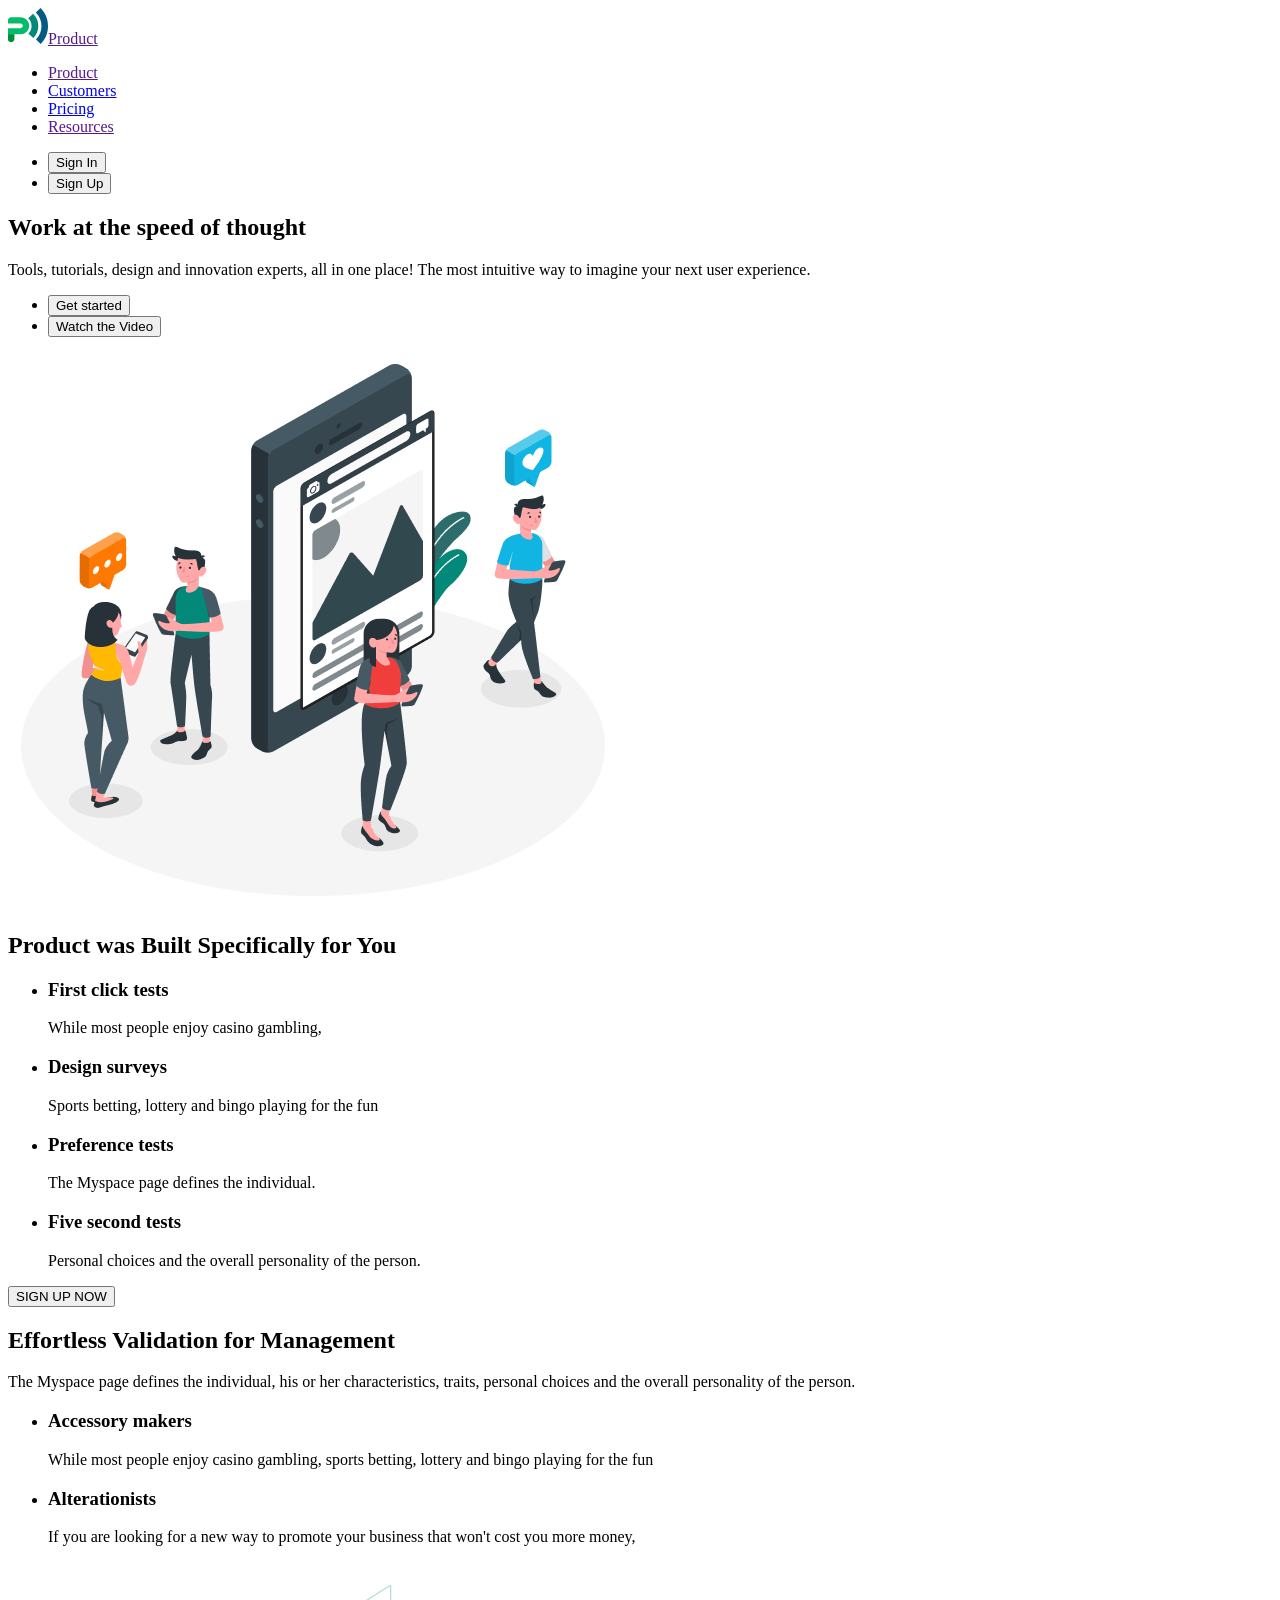
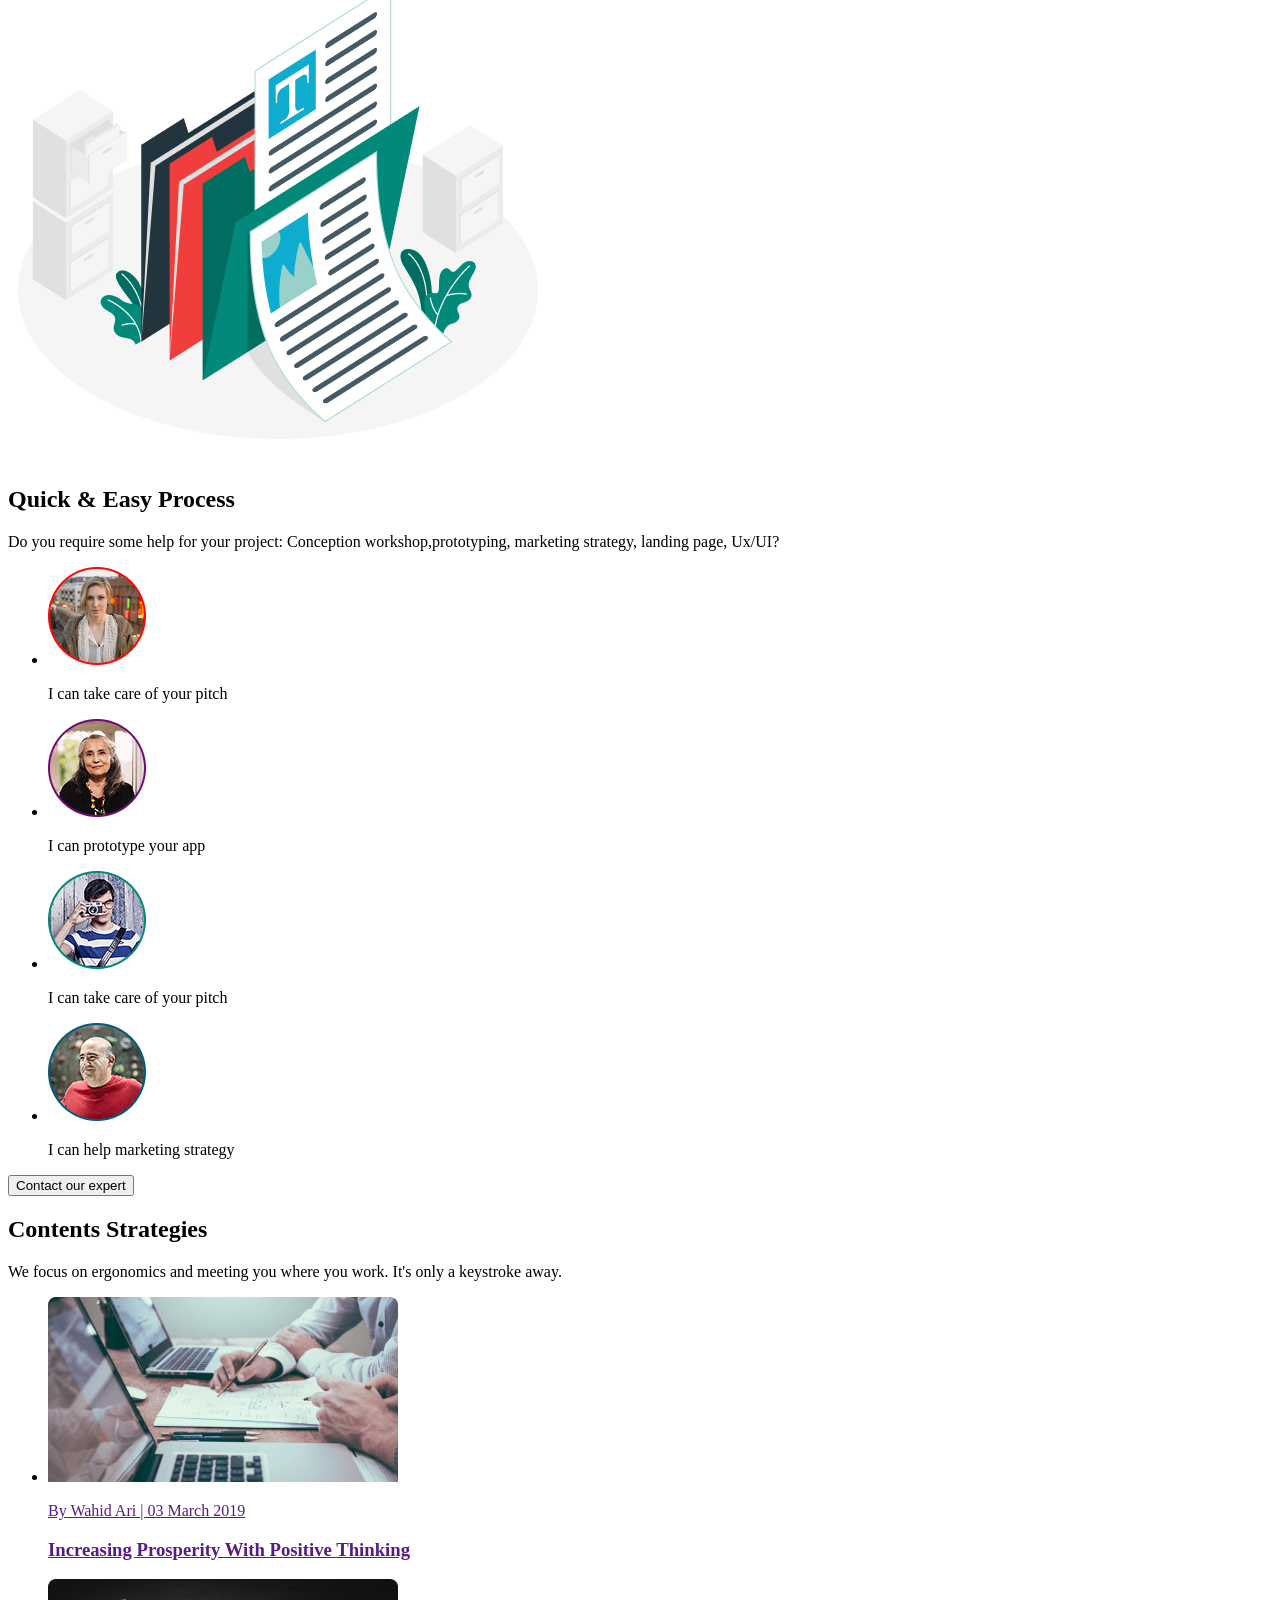
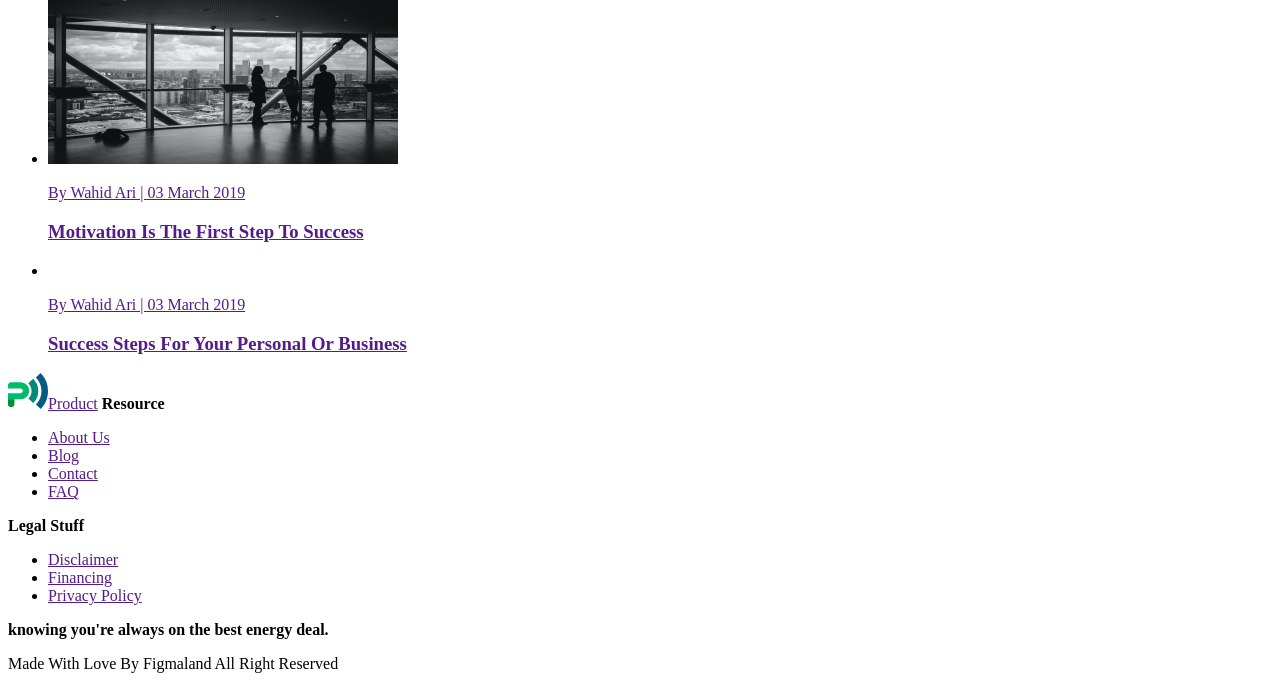
==== index.html @ 650bd2f7 "add markup" ====
<!DOCTYPE html>
<html lang="en">
  <head>
    <meta charset="UTF-8" />
    <meta name="viewport" content="width=device-width, initial-scale=1.0" />
    <title>Business promotion</title>
  </head>

  <body>
    <!-- header -->
    <header>
      <nav>
        <a href=""><img src="./images/logo.svg" alt="logo" />Product</a>
        <ul>
          <li><a href="">Product</a></li>
          <li><a href="./customers.html">Customers</a></li>
          <li><a href="./pricing.html">Pricing</a></li>
          <li><a href="">Resources</a></li>
        </ul>
      </nav>
      <ul>
        <li><button type="button">Sign In</button></li>
        <li><button type="button">Sign Up</button></li>
      </ul>
    </header>
    <main>
      <!-- Hero -->
      <section>
        <h1>Work at the speed of thought</h1>
        <p>
          Tools, tutorials, design and innovation experts, all in one place! The
          most intuitive way to imagine your next user experience.
        </p>
        <ul>
          <li><button type="button">Get started</button></li>
          <li><button type="button">Watch the Video</button></li>
        </ul>
        <img src="./images/hero-img.png" alt="people" width="610" />
      </section>
      <!-- Product -->
      <section>
        <h2>Product was Built Specifically for You</h2>
        <ul>
          <li>
            <h3>First click tests</h3>
            <p>While most people enjoy casino gambling,</p>
          </li>
          <li>
            <h3>Design surveys</h3>
            <p>Sports betting, lottery and bingo playing for the fun</p>
          </li>
          <li>
            <h3>Preference tests</h3>
            <p>The Myspace page defines the individual.</p>
          </li>
          <li>
            <h3>Five second tests</h3>
            <p>Personal choices and the overall personality of the person.</p>
          </li>
        </ul>
        <button type="button">SIGN UP NOW</button>
      </section>
      <!-- Management -->
      <section>
        <h2>Effortless Validation for Management</h2>
        <p>
          The Myspace page defines the individual, his or her characteristics,
          traits, personal choices and the overall personality of the person.
        </p>
        <ul>
          <li>
            <h3>Accessory makers</h3>
            <p>
              While most people enjoy casino gambling, sports betting, lottery
              and bingo playing for the fun
            </p>
          </li>
          <li>
            <h3>Alterationists</h3>
            <p>
              If you are looking for a new way to promote your business that
              won't cost you more money,
            </p>
          </li>
        </ul>
        <img src="./images/management-img.png" alt="document" width="540" />
      </section>
      <!-- Customer -->
      <!-- Collaborative -->
      <!-- Process -->
      <section>
        <h2>Quick & Easy Process</h2>
        <p>
          Do you require some help for your project: Conception
          workshop,prototyping, marketing strategy, landing page, Ux/UI?
        </p>
        <ul>
          <li>
            <img src="./images/avatar-1.png" alt="woman" width="98" />
            <p>I can take care of your pitch</p>
          </li>
          <li>
            <img src="./images/avatar-2.png" alt="old woman" width="98" />
            <p>I can prototype your app</p>
          </li>
          <li>
            <img src="./images/avatar-3.png" alt="boy" width="98" />
            <p>I can take care of your pitch</p>
          </li>
          <li>
            <img src="./images/avatar-4.png" alt="man" />
            <p>I can help marketing strategy</p>
          </li>
        </ul>
        <button type="button">Contact our expert</button>
      </section>
      <!-- Contents Strategies -->
      <section>
        <h2>Contents Strategies</h2>
        <p>
          We focus on ergonomics and meeting you where you work. It's only a
          keystroke away.
        </p>
        <ul>
          <li>
            <a href="">
              <img src="./images/image-1.png" alt="document" width="350" />
              <p>By Wahid Ari | 03 March 2019</p>
              <h3>Increasing Prosperity With Positive Thinking</h3>
            </a>
          </li>
          <li>
            <a href="">
              <img src="./images/image-2.png" alt="airport" width="350" />
              <p>By Wahid Ari | 03 March 2019</p>
              <h3>Motivation Is The First Step To Success</h3>
            </a>
          </li>
          <li>
            <a href="">
              <img src="" alt="" width="350" />
              <p>By Wahid Ari | 03 March 2019</p>
              <h3>Success Steps For Your Personal Or Business</h3>
            </a>
          </li>
        </ul>
      </section>
    </main>
    <!-- footer -->
    <footer>
      <a href=""><img src="./images/logo.svg" alt="logo" />Product</a>
      <b>Resource</b>
      <ul>
        <li><a href="">About Us</a></li>
        <li><a href="">Blog</a></li>
        <li><a href="">Contact</a></li>
        <li><a href="">FAQ</a></li>
      </ul>
      <b>Legal Stuff</b>
      <ul>
        <li><a href="">Disclaimer</a></li>
        <li><a href="">Financing</a></li>
        <li><a href="">Privacy Policy</a></li>
      </ul>
      <b>knowing you're always on the best energy deal.</b>
      <p>Made With Love By Figmaland All Right Reserved</p>
    </footer>
  </body>
</html>
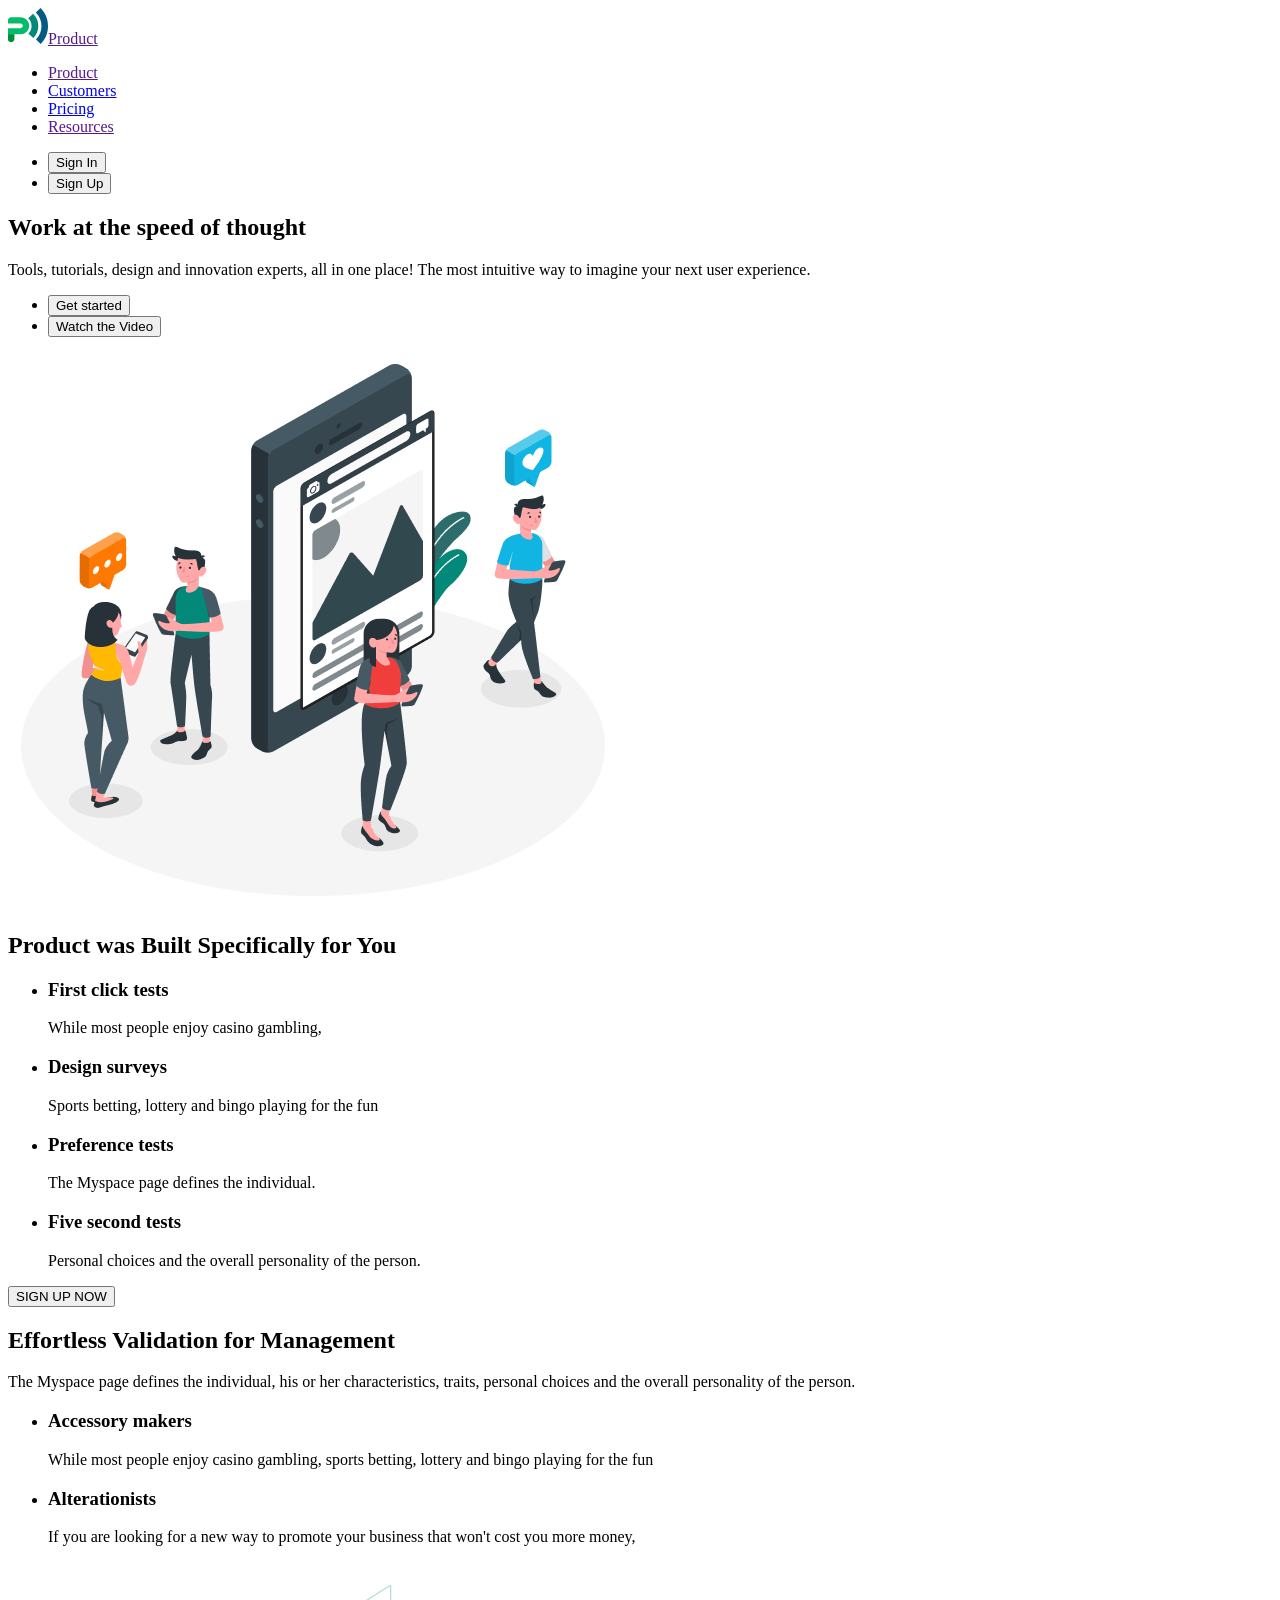
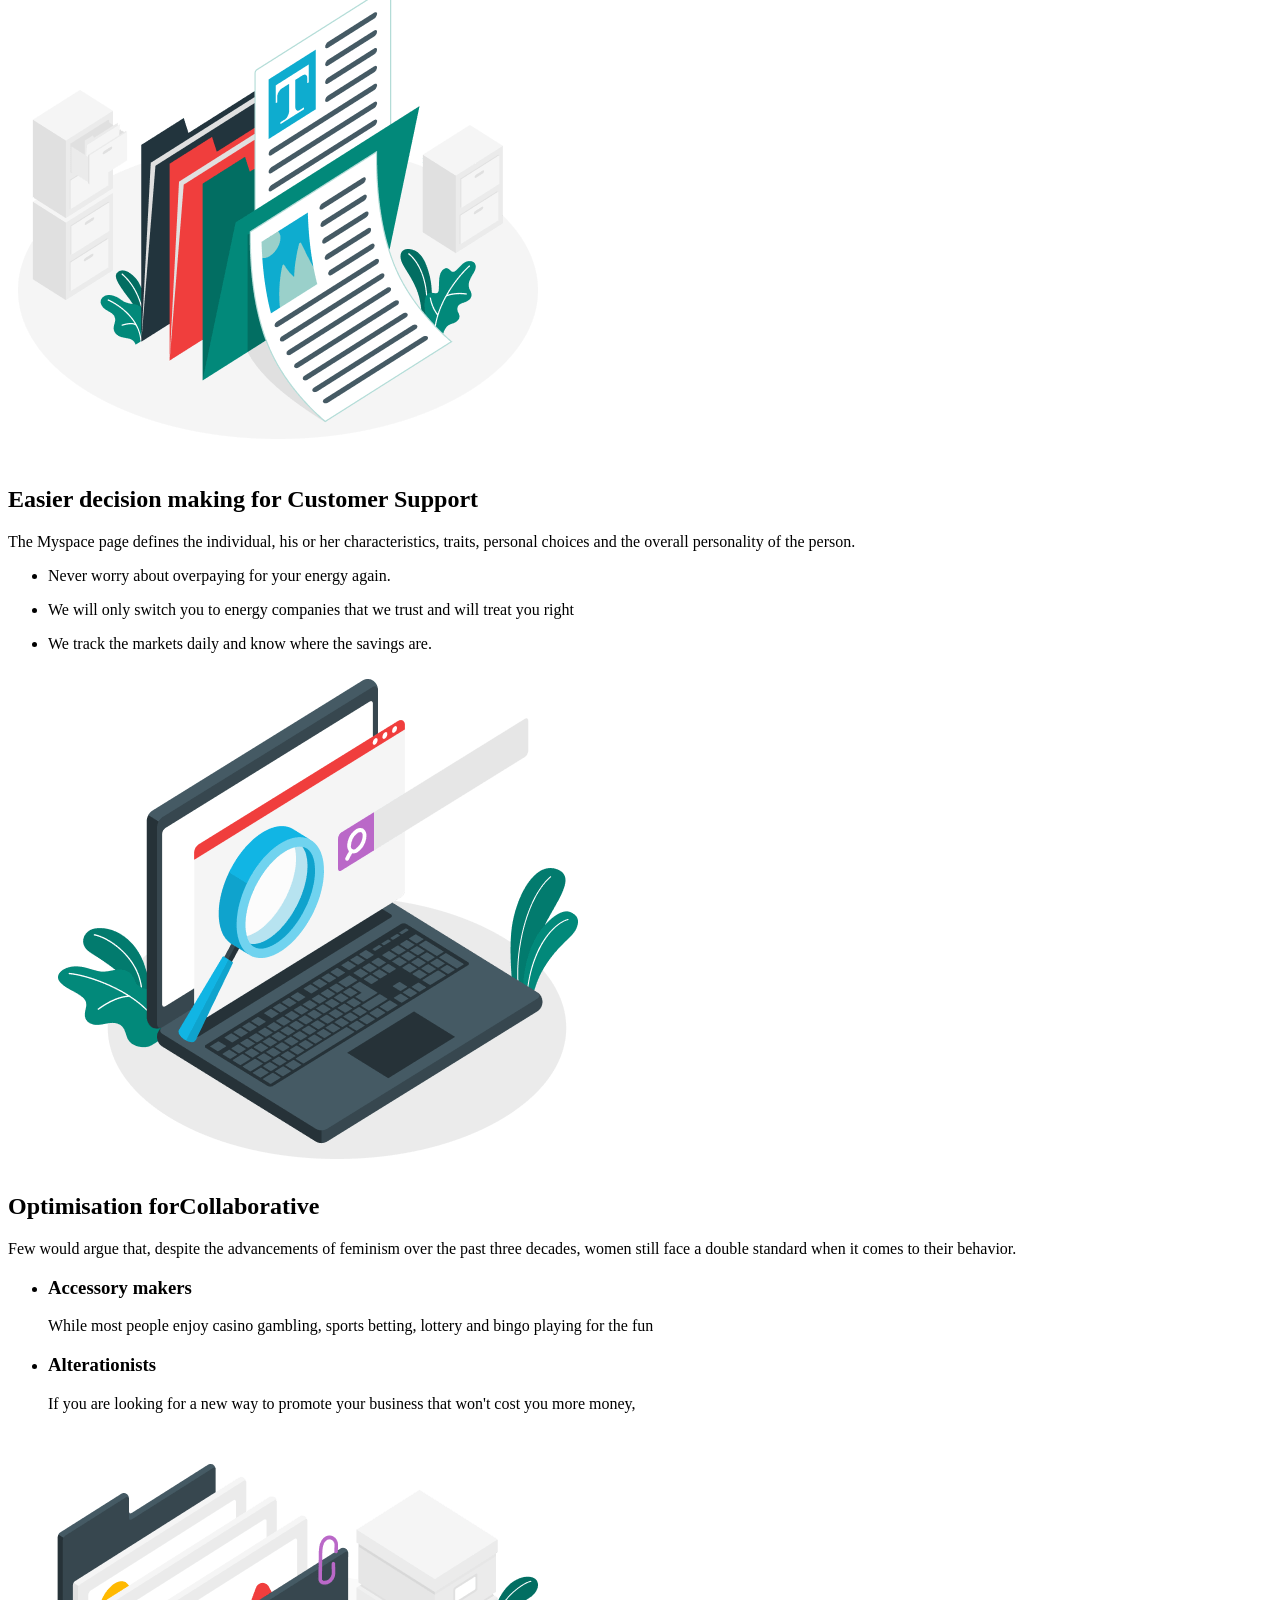
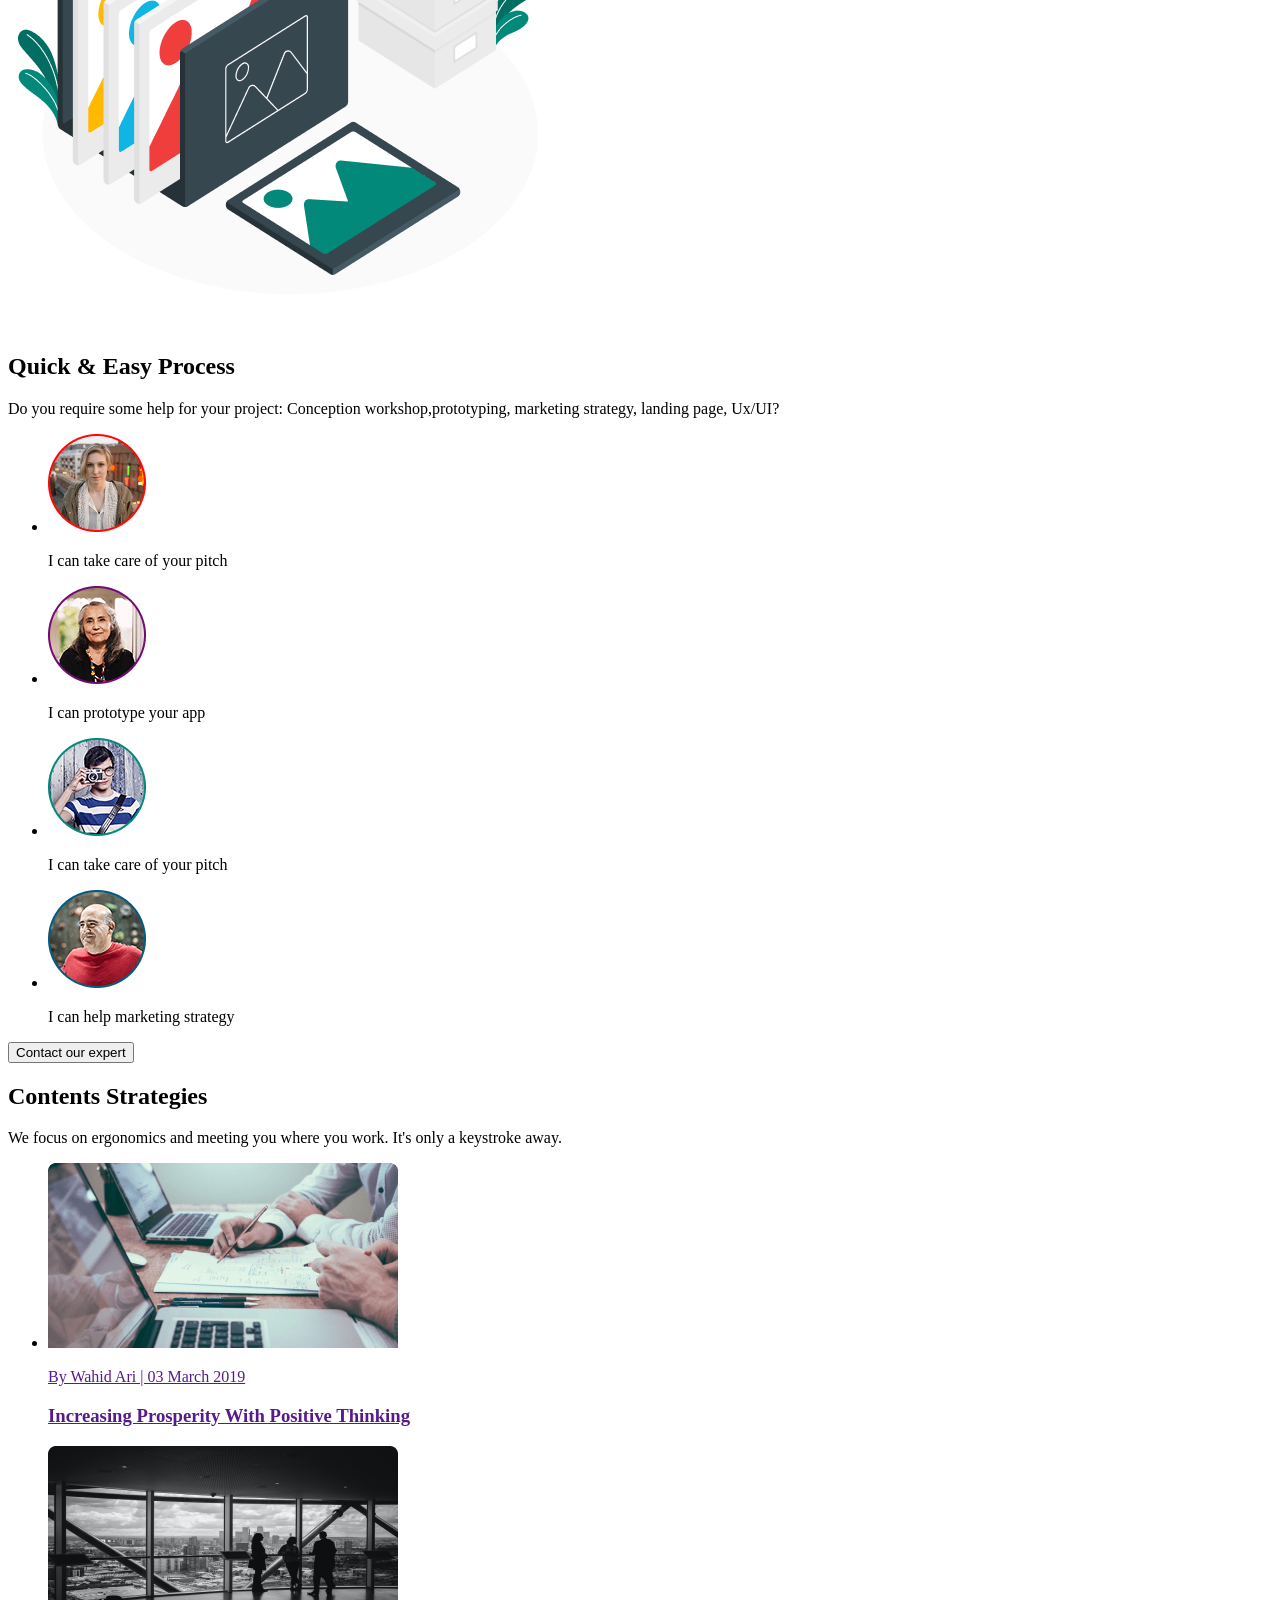
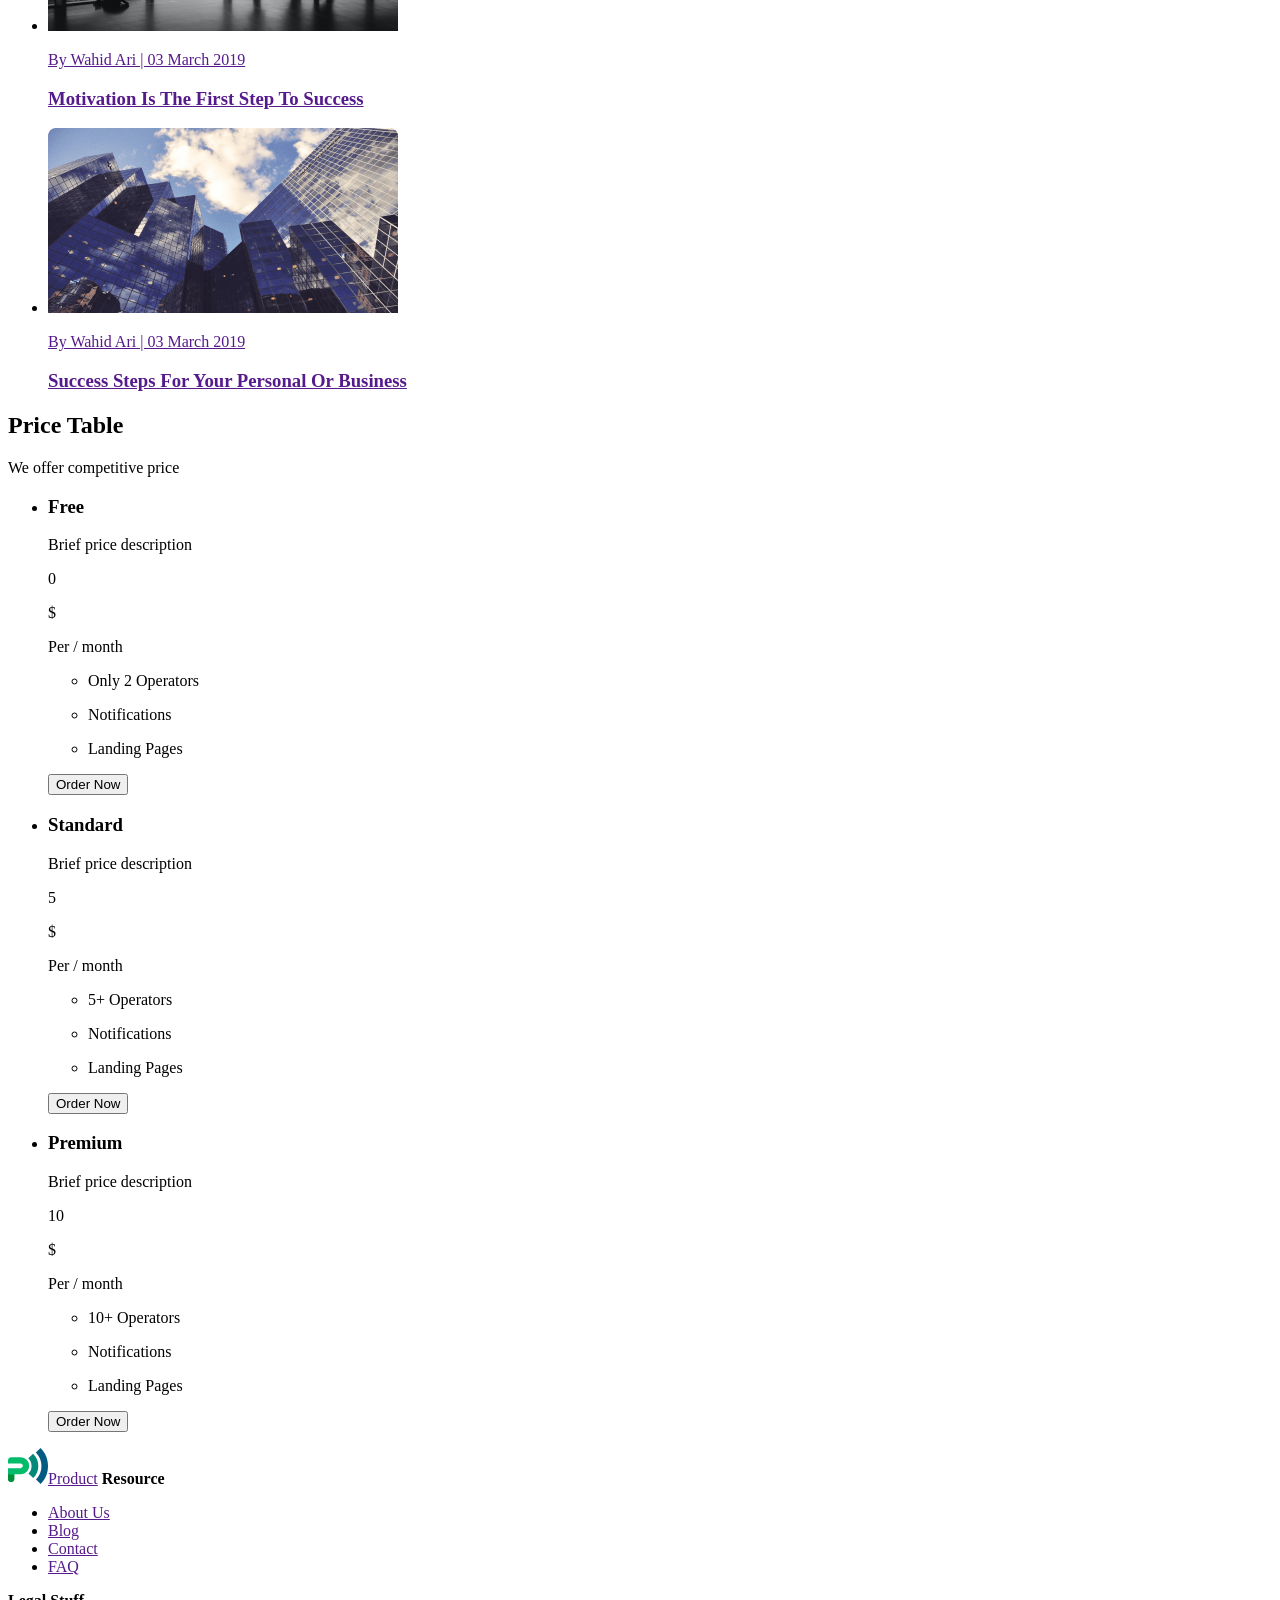
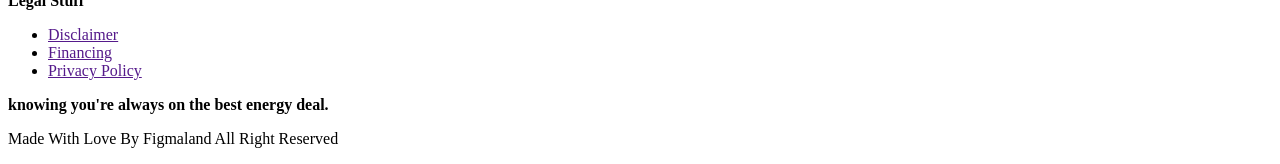
==== commit ee5c1310: "add markup" ====
--- a/index.html
+++ b/index.html
@@ -8,19 +8,21 @@
 
   <body>
     <!-- header -->
-    <header>
-      <nav>
-        <a href=""><img src="./images/logo.svg" alt="logo" />Product</a>
-        <ul>
-          <li><a href="">Product</a></li>
-          <li><a href="./customers.html">Customers</a></li>
-          <li><a href="./pricing.html">Pricing</a></li>
-          <li><a href="">Resources</a></li>
+    <header class="header">
+      <nav class="nav">
+        <a class="logo" href=""
+          ><img src="./images/logo.svg" alt="logo" />Product</a
+        >
+        <ul class="nav-list">
+          <li><a class="nav-link" href="">Product</a></li>
+          <li><a class="nav-link" href="./customers.html">Customers</a></li>
+          <li><a class="nav-link" href="./pricing.html">Pricing</a></li>
+          <li><a class="nav-link" href="">Resources</a></li>
         </ul>
       </nav>
-      <ul>
-        <li><button type="button">Sign In</button></li>
-        <li><button type="button">Sign Up</button></li>
+      <ul class="header-list-btn">
+        <li class="header-item-btn"><button type="button">Sign In</button></li>
+        <li class="header-item-btn"><button type="button">Sign Up</button></li>
       </ul>
     </header>
     <main>
@@ -62,7 +64,7 @@
       </section>
       <!-- Management -->
       <section>
-        <h2>Effortless Validation for Management</h2>
+        <h2><span>Effortless Validation for</span> Management</h2>
         <p>
           The Myspace page defines the individual, his or her characteristics,
           traits, personal choices and the overall personality of the person.
@@ -86,7 +88,54 @@
         <img src="./images/management-img.png" alt="document" width="540" />
       </section>
       <!-- Customer -->
+      <section>
+        <h2><span>Easier decision making for</span> Customer Support</h2>
+        <p>
+          The Myspace page defines the individual, his or her characteristics,
+          traits, personal choices and the overall personality of the person.
+        </p>
+        <ul>
+          <li>
+            <p>Never worry about overpaying for your energy again.</p>
+          </li>
+          <li>
+            <p>
+              We will only switch you to energy companies that we trust and will
+              treat you right
+            </p>
+          </li>
+          <li>
+            <p>We track the markets daily and know where the savings are.</p>
+            <img src="./images/support-img.png" alt="laptop" />
+          </li>
+        </ul>
+      </section>
       <!-- Collaborative -->
+      <section>
+        <h2><span>Optimisation for</span>Collaborative</h2>
+        <p>
+          Few would argue that, despite the advancements of feminism over the
+          past three decades, women still face a double standard when it comes
+          to their behavior.
+        </p>
+        <ul>
+          <li>
+            <h3>Accessory makers</h3>
+            <p>
+              While most people enjoy casino gambling, sports betting, lottery
+              and bingo playing for the fun
+            </p>
+          </li>
+          <li>
+            <h3>Alterationists</h3>
+            <p>
+              If you are looking for a new way to promote your business that
+              won't cost you more money,
+            </p>
+          </li>
+        </ul>
+        <img src="./images/collaboration-img.png" alt="document" />
+      </section>
       <!-- Process -->
       <section>
         <h2>Quick & Easy Process</h2>
@@ -123,7 +172,7 @@
         </p>
         <ul>
           <li>
-            <a href="">
+            <a class="contents-card-link" href="">
               <img src="./images/image-1.png" alt="document" width="350" />
               <p>By Wahid Ari | 03 March 2019</p>
               <h3>Increasing Prosperity With Positive Thinking</h3>
@@ -138,10 +187,74 @@
           </li>
           <li>
             <a href="">
-              <img src="" alt="" width="350" />
+              <img src="./images/image-3.png" alt="city" width="350" />
               <p>By Wahid Ari | 03 March 2019</p>
               <h3>Success Steps For Your Personal Or Business</h3>
             </a>
+          </li>
+        </ul>
+      </section>
+      <!-- Price Table -->
+      <section>
+        <h2>Price Table</h2>
+        <p>We offer competitive price</p>
+        <ul>
+          <li>
+            <h3>Free</h3>
+            <p>Brief price description</p>
+            <p>0</p>
+            <span>$</span>
+            <p>Per / month</p>
+            <ul>
+              <li>
+                <p>Only 2 Operators</p>
+              </li>
+              <li>
+                <p>Notifications</p>
+              </li>
+              <li>
+                <p>Landing Pages</p>
+              </li>
+            </ul>
+            <button type="button">Order Now</button>
+          </li>
+          <li>
+            <h3>Standard</h3>
+            <p>Brief price description</p>
+            <p>5</p>
+            <span>$</span>
+            <p>Per / month</p>
+            <ul>
+              <li>
+                <p>5+ Operators</p>
+              </li>
+              <li>
+                <p>Notifications</p>
+              </li>
+              <li>
+                <p>Landing Pages</p>
+              </li>
+            </ul>
+            <button type="button">Order Now</button>
+          </li>
+          <li>
+            <h3>Premium</h3>
+            <p>Brief price description</p>
+            <p>10</p>
+            <span>$</span>
+            <p>Per / month</p>
+            <ul>
+              <li>
+                <p>10+ Operators</p>
+              </li>
+              <li>
+                <p>Notifications</p>
+              </li>
+              <li>
+                <p>Landing Pages</p>
+              </li>
+            </ul>
+            <button type="button">Order Now</button>
           </li>
         </ul>
       </section>
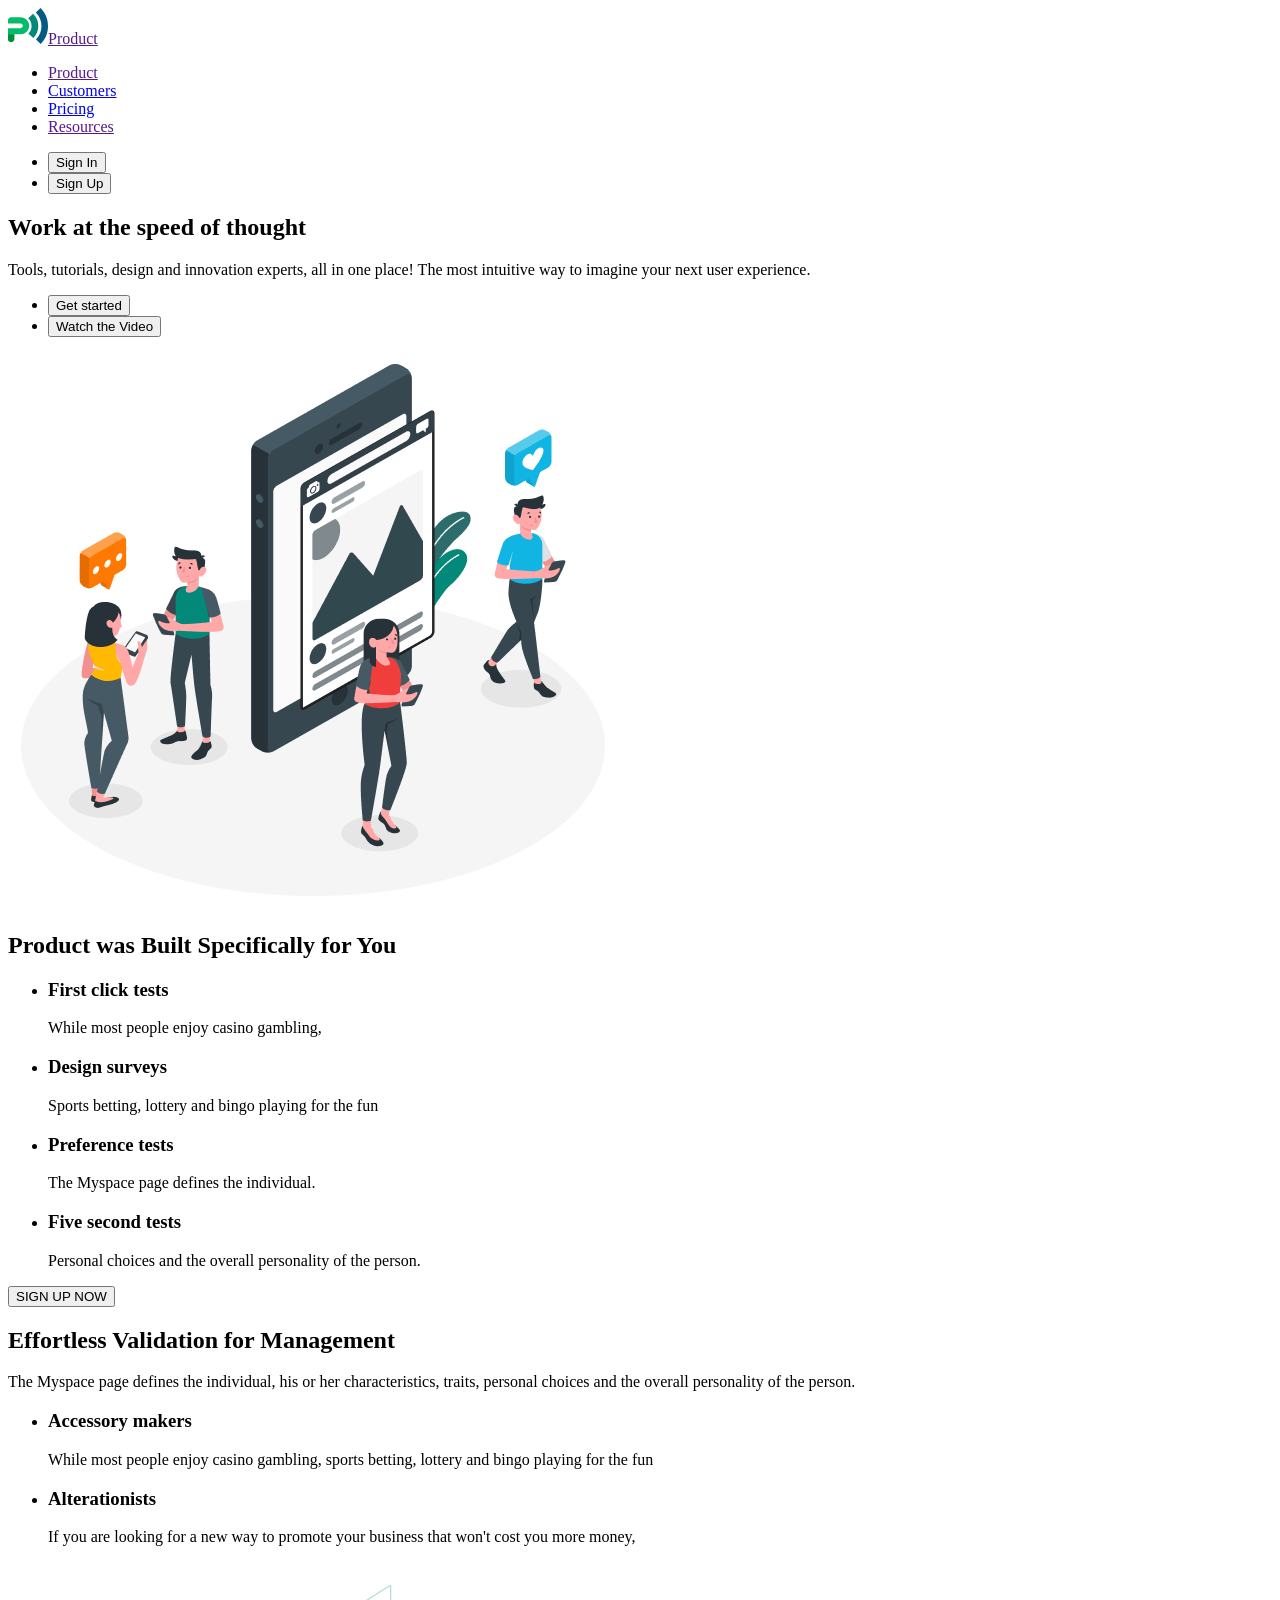
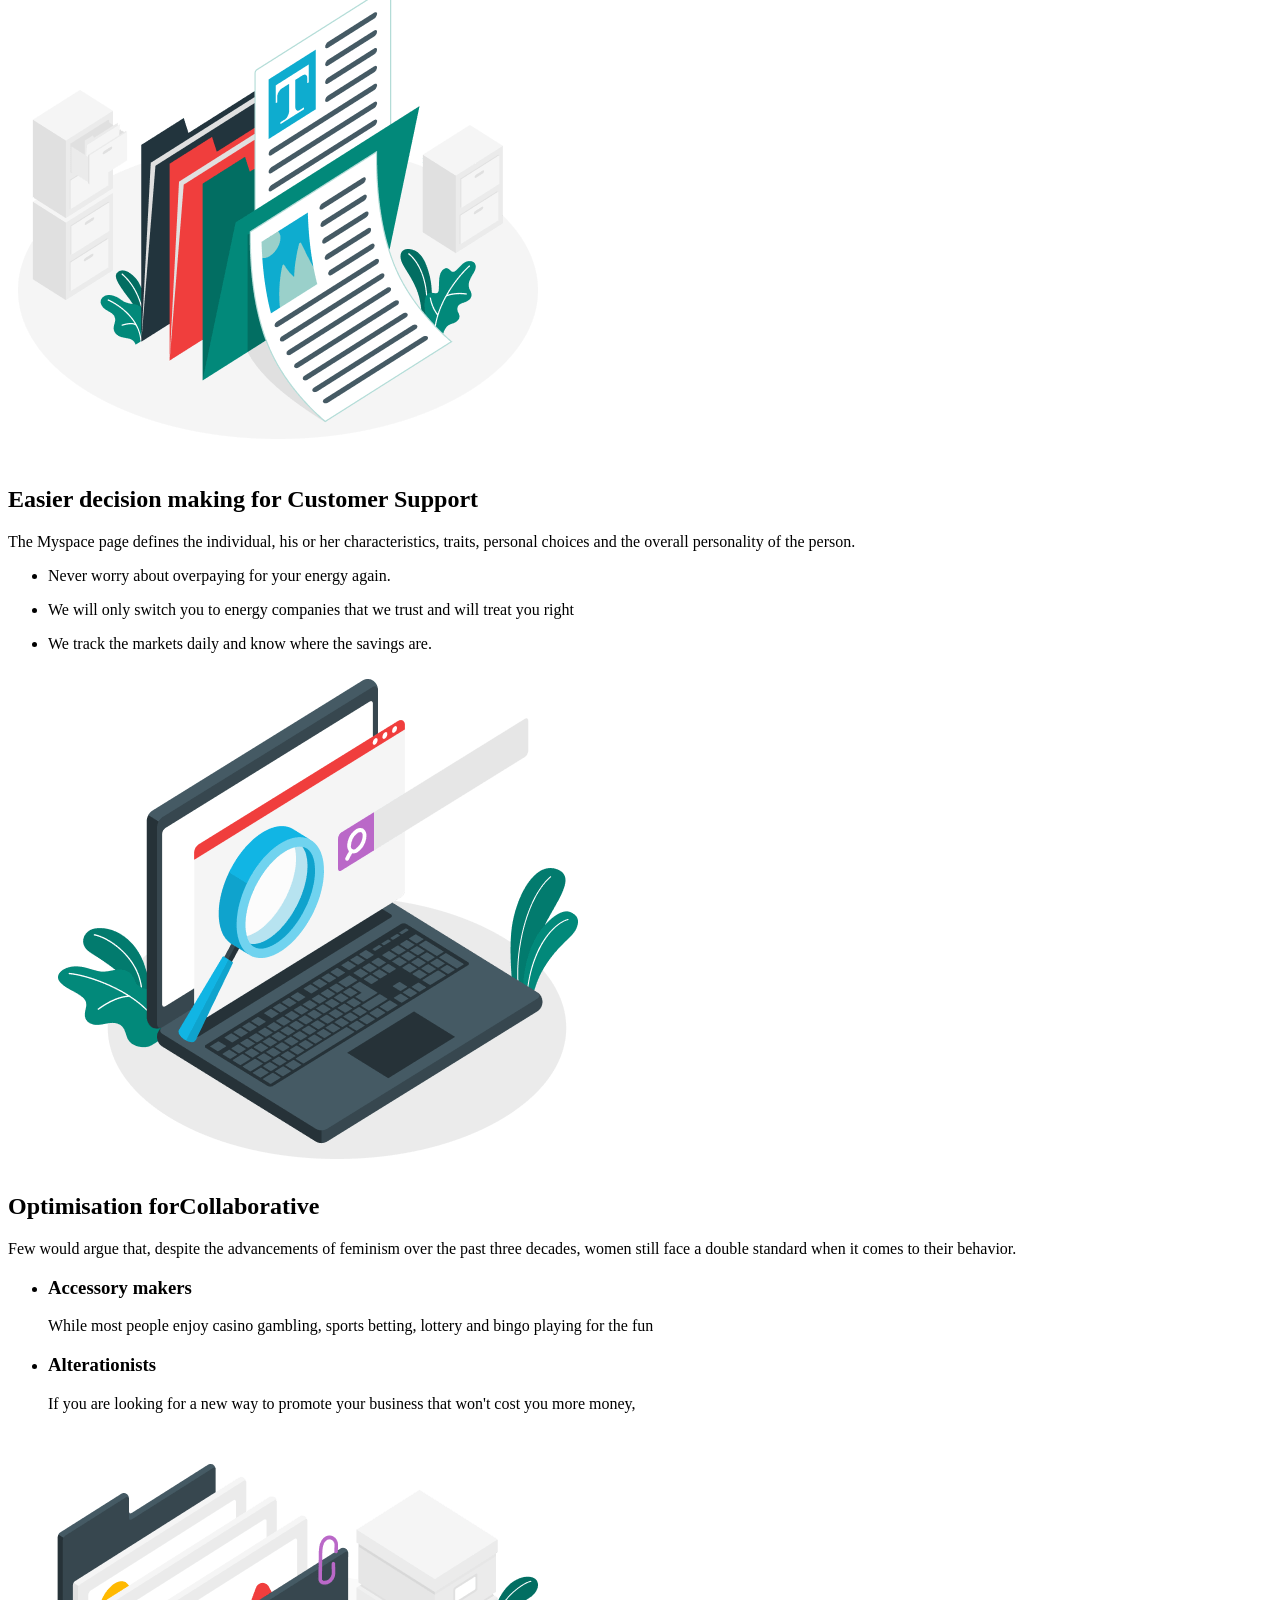
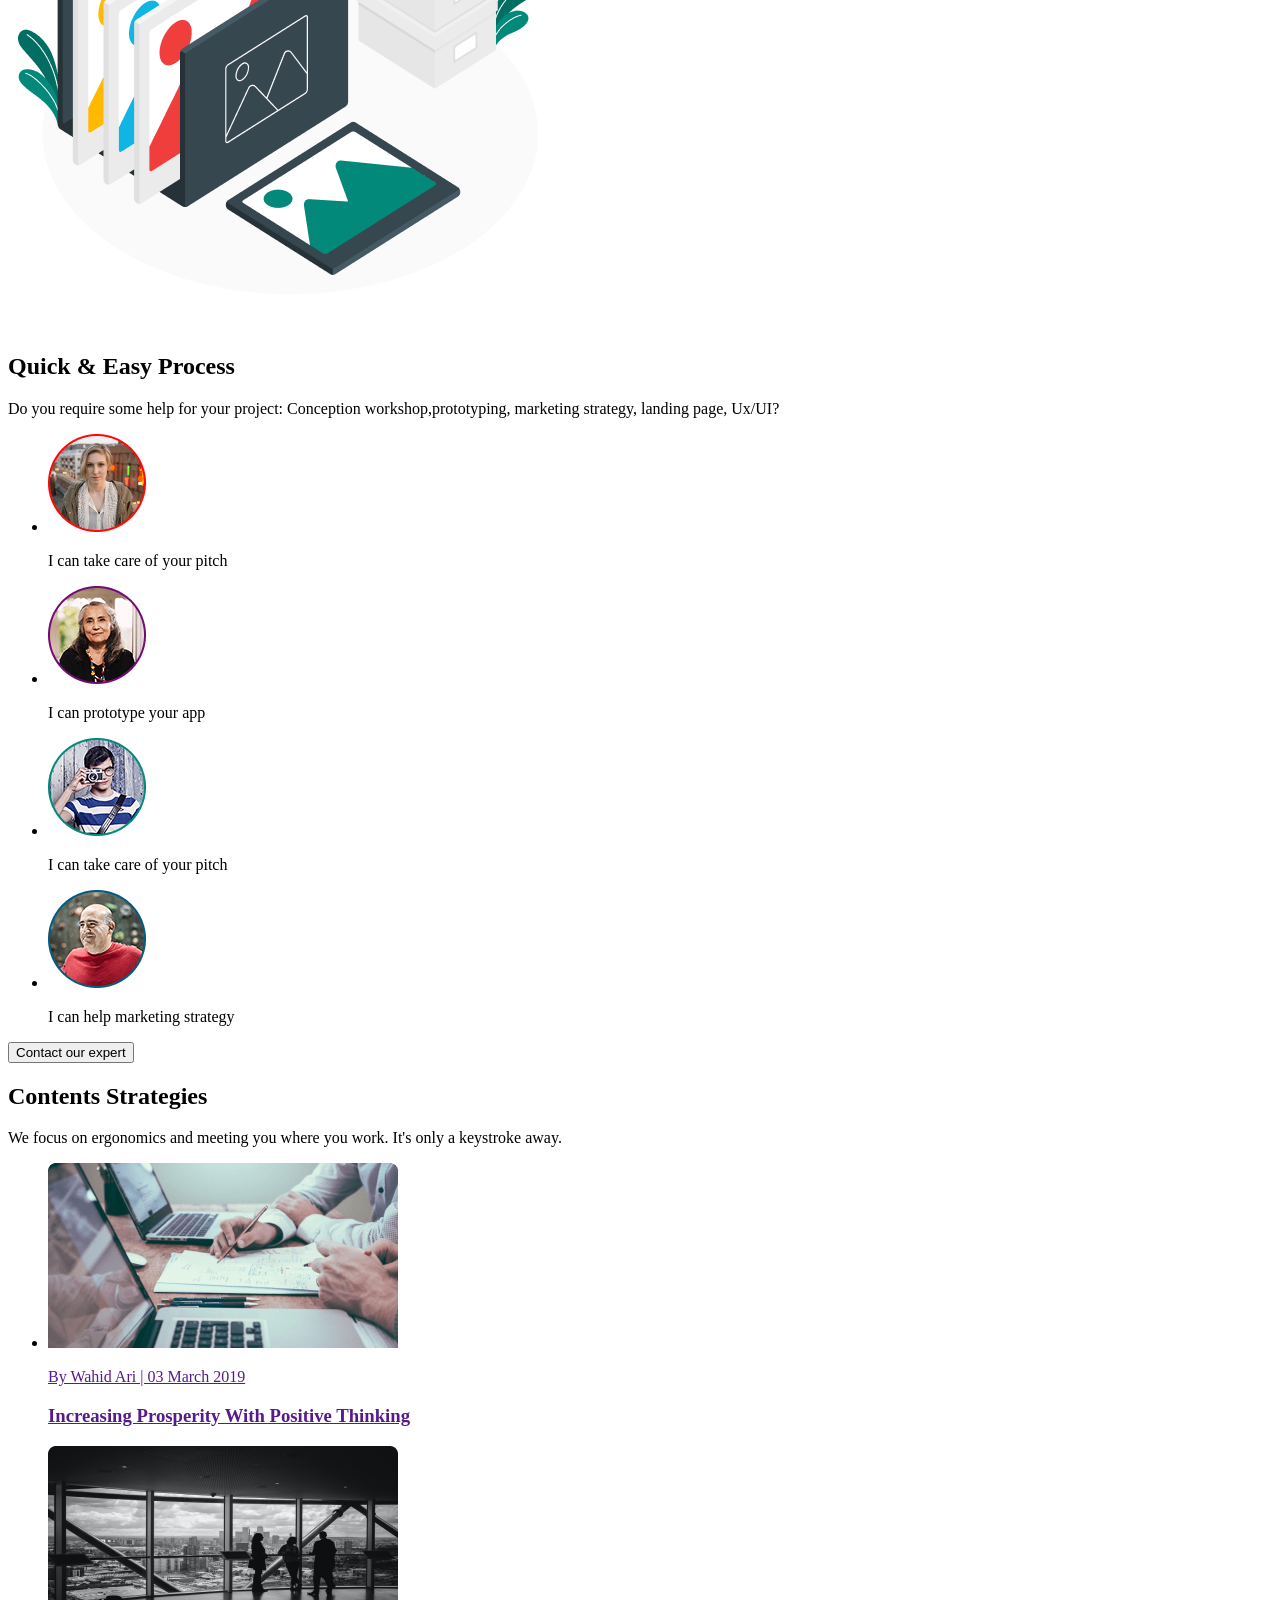
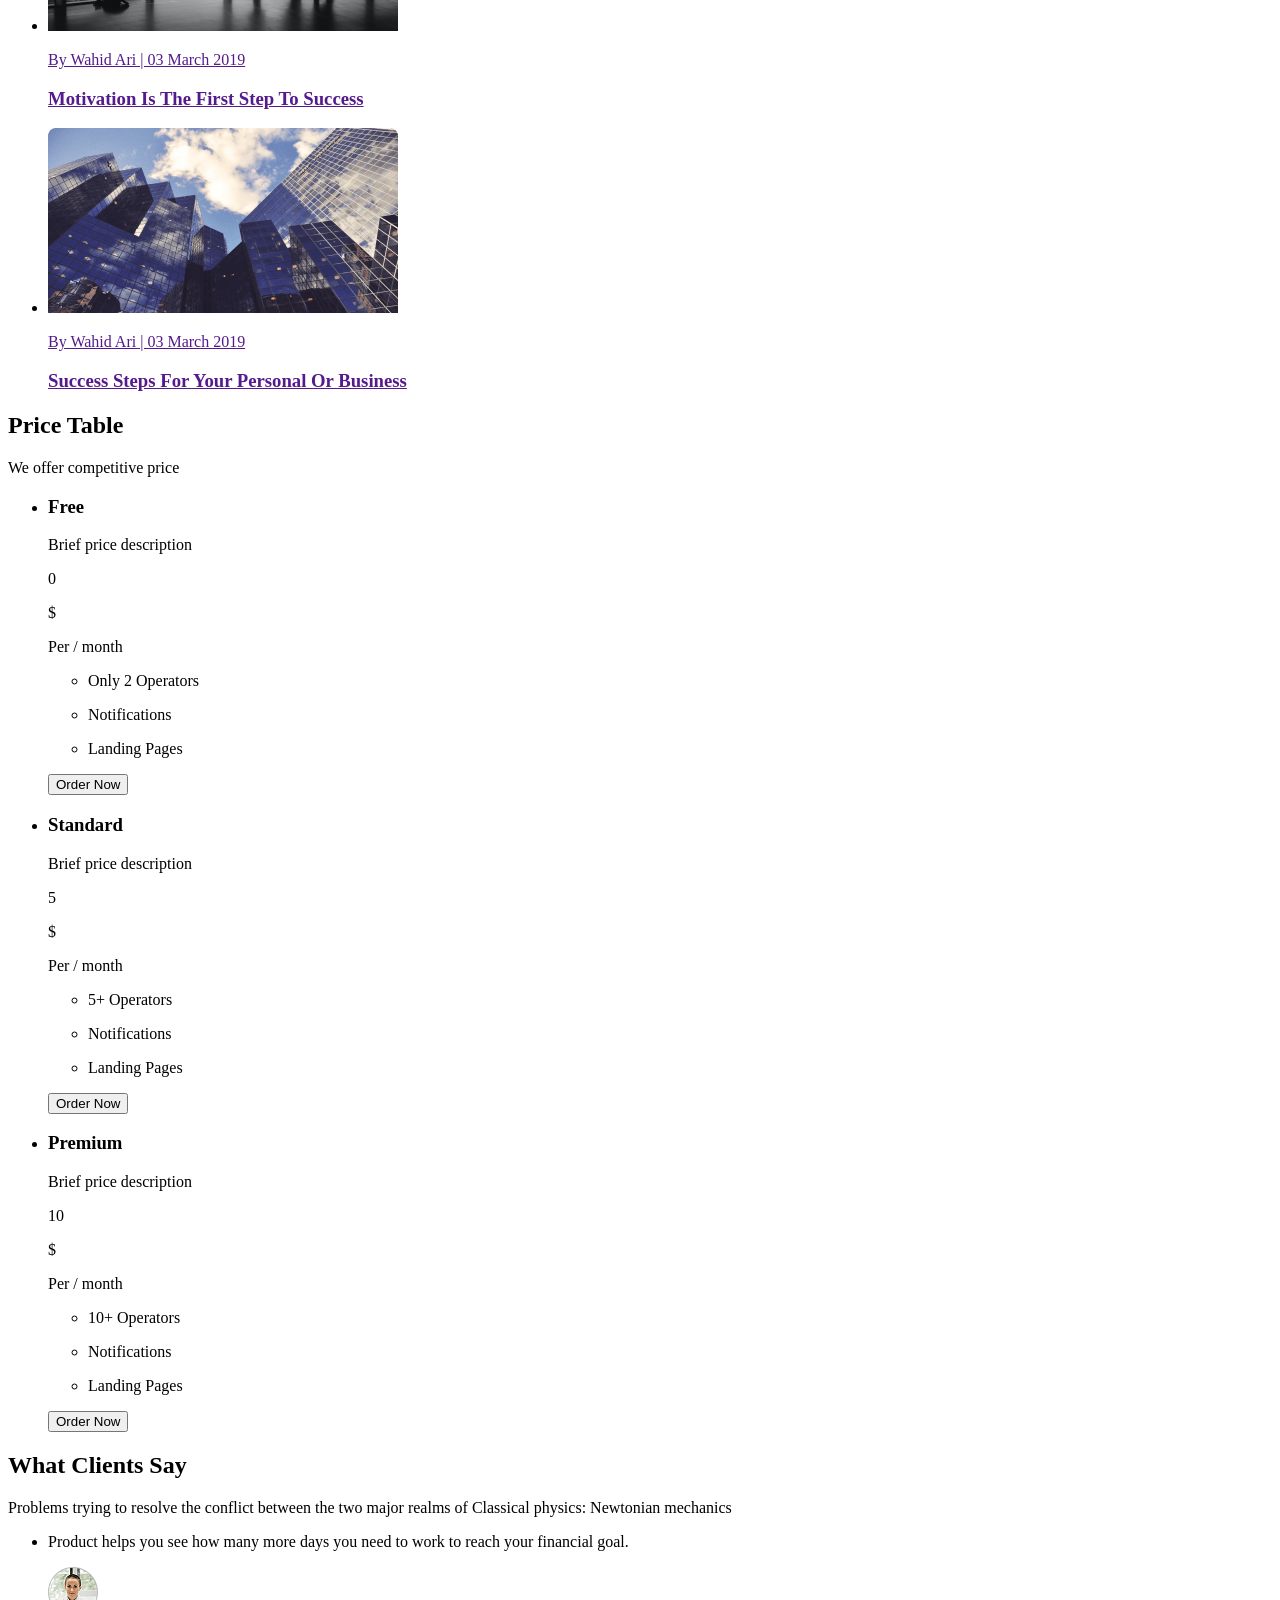
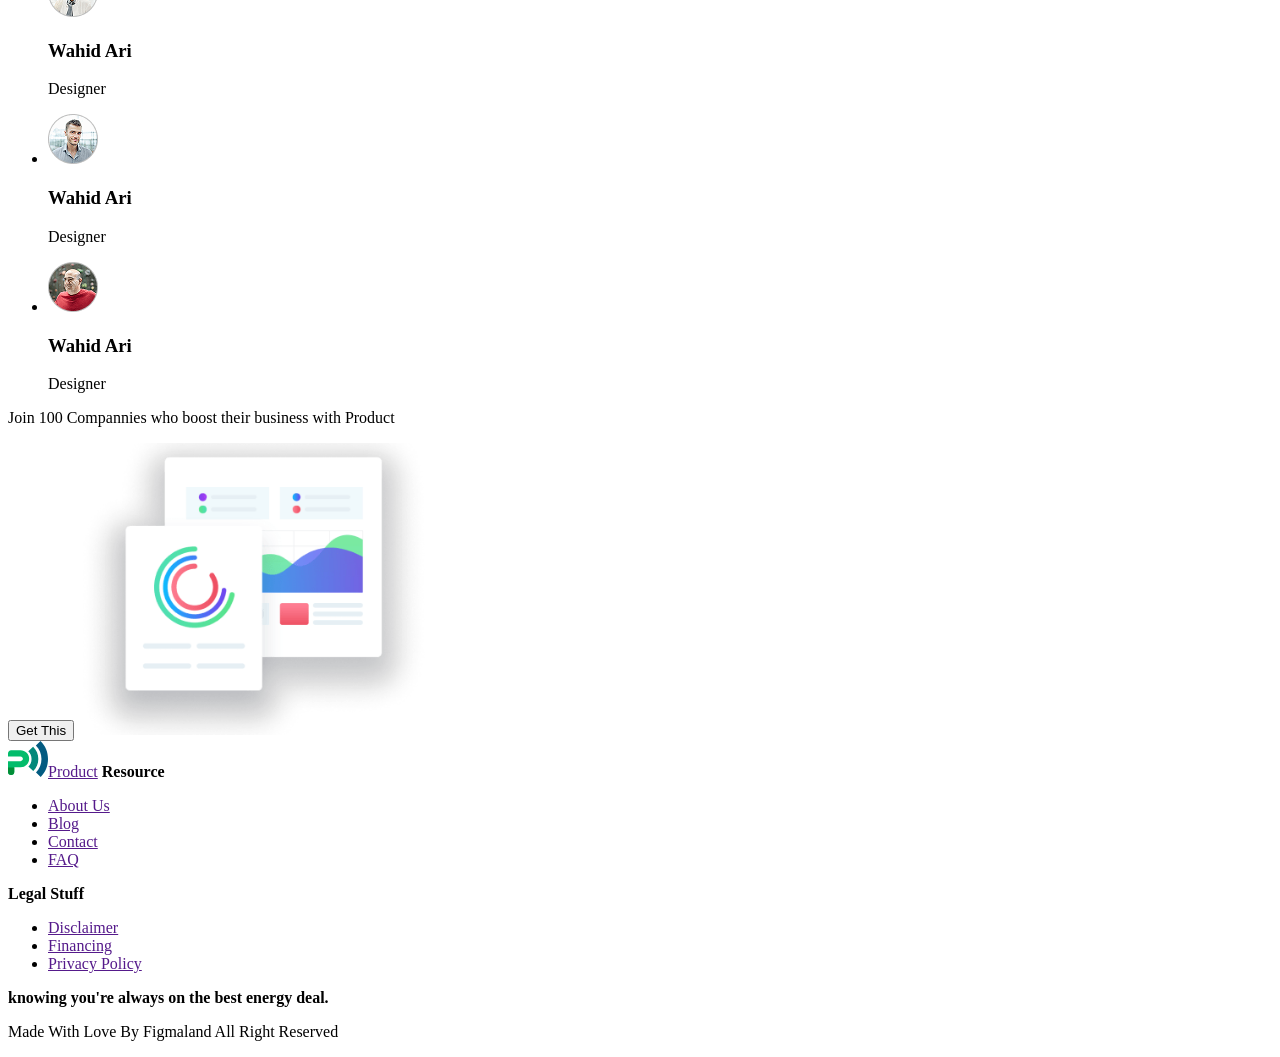
==== commit 79eed7c5: "add markup to three pages" ====
--- a/index.html
+++ b/index.html
@@ -106,7 +106,7 @@
           </li>
           <li>
             <p>We track the markets daily and know where the savings are.</p>
-            <img src="./images/support-img.png" alt="laptop" />
+            <img src="./images/support-img.png" alt="laptop" width="540" />
           </li>
         </ul>
       </section>
@@ -134,7 +134,7 @@
             </p>
           </li>
         </ul>
-        <img src="./images/collaboration-img.png" alt="document" />
+        <img src="./images/collaboration-img.png" alt="document" width="540" />
       </section>
       <!-- Process -->
       <section>
@@ -157,7 +157,7 @@
             <p>I can take care of your pitch</p>
           </li>
           <li>
-            <img src="./images/avatar-4.png" alt="man" />
+            <img src="./images/avatar-4.png" alt="man" width="98" />
             <p>I can help marketing strategy</p>
           </li>
         </ul>
@@ -257,6 +257,44 @@
             <button type="button">Order Now</button>
           </li>
         </ul>
+      </section>
+      <!-- Feedback -->
+      <section>
+        <h2>What Clients Say</h2>
+        <p>
+          Problems trying to resolve the conflict between the two major realms
+          of Classical physics: Newtonian mechanics
+        </p>
+        <ul>
+          <li>
+            <p>
+              Product helps you see how many more days you need to work to reach
+              your financial goal.
+            </p>
+            <img src="./images/client-1.png" alt="Woman" width="50" />
+            <h3>Wahid Ari</h3>
+            <p>Designer</p>
+          </li>
+          <li>
+            <p></p>
+            <img src="./images/client-2.png" alt="Man" width="50" />
+            <h3>Wahid Ari</h3>
+            <p>Designer</p>
+          </li>
+          <li>
+            <p></p>
+            <img src="./images/client-3.png" alt="Man" width="50" />
+            <h3>Wahid Ari</h3>
+            <p>Designer</p>
+          </li>
+        </ul>
+      </section>
+      <!-- Promo -->
+      <section>
+        <h2 hidden>Promo</h2>
+        <p>Join 100 Compannies who boost their business with Product</p>
+        <button>Get This</button>
+        <img src="./images/graphics.png" alt="graphics" width="351" />
       </section>
     </main>
     <!-- footer -->
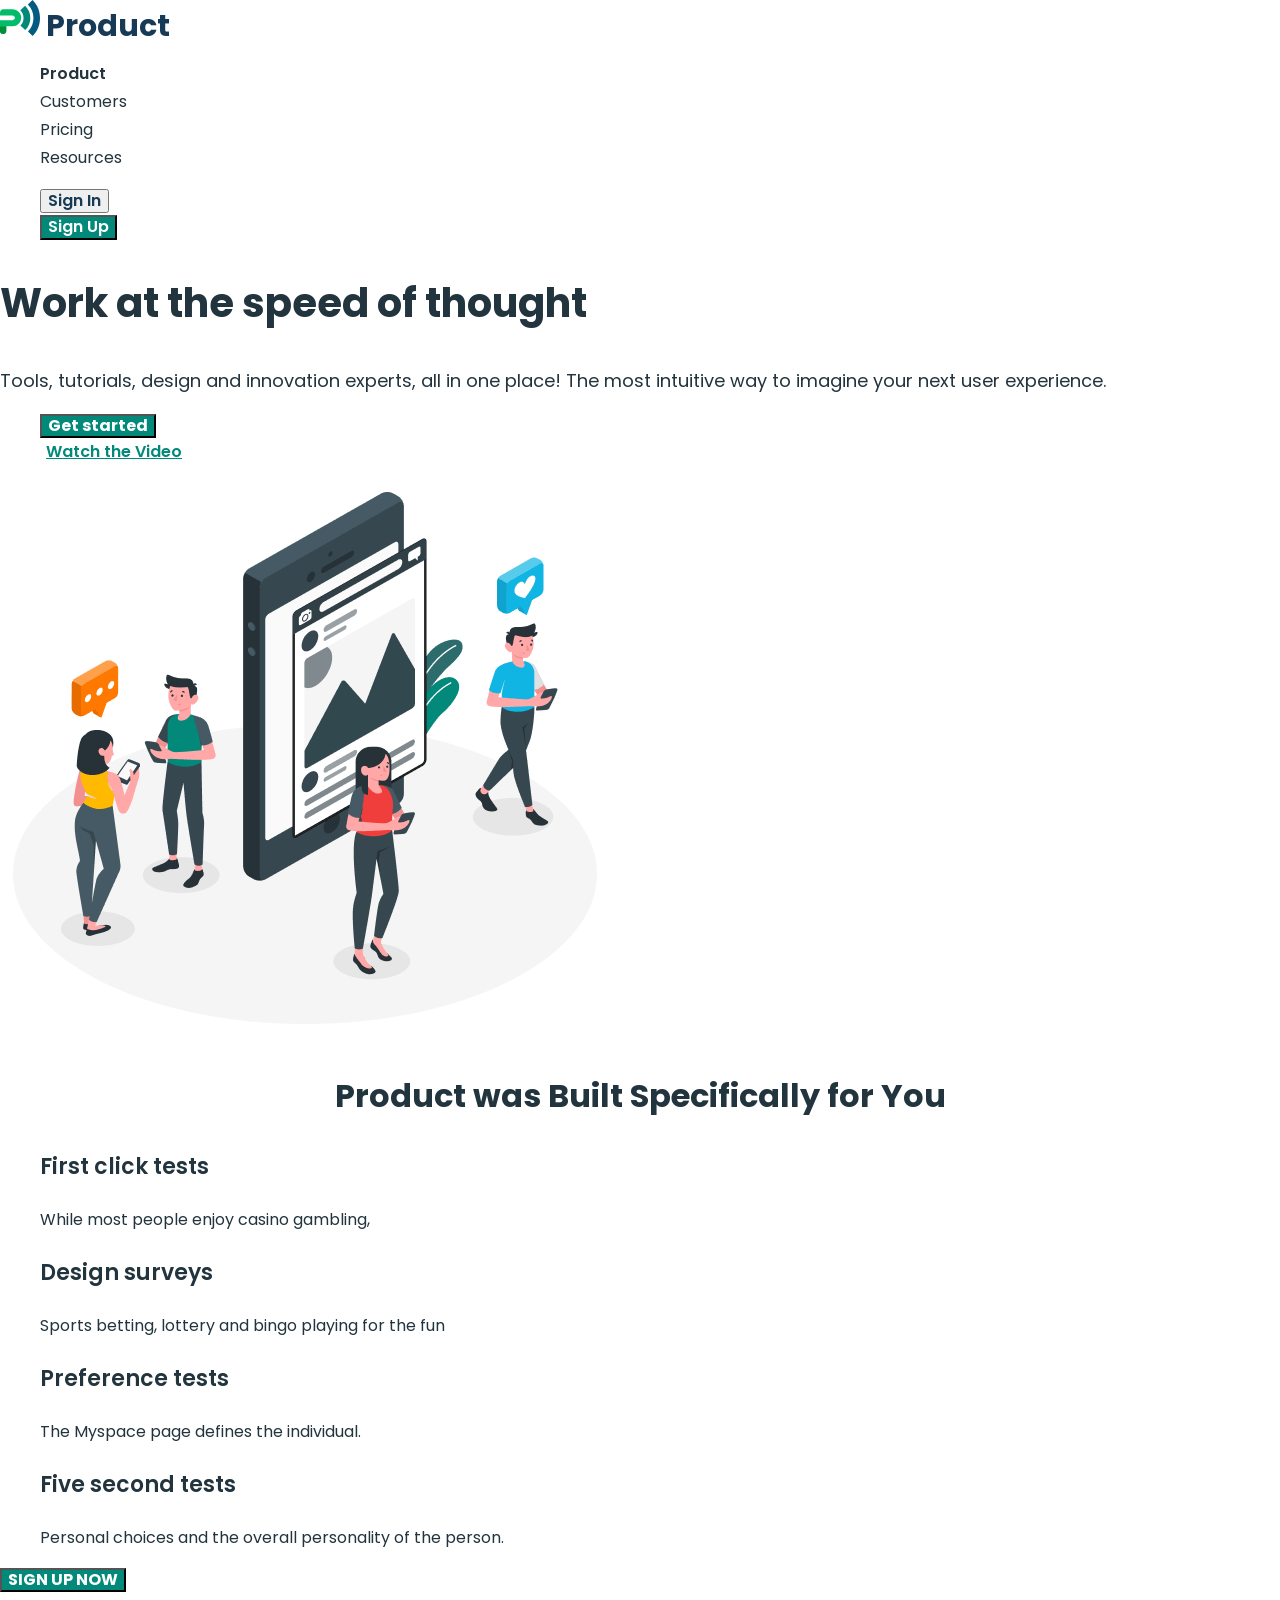
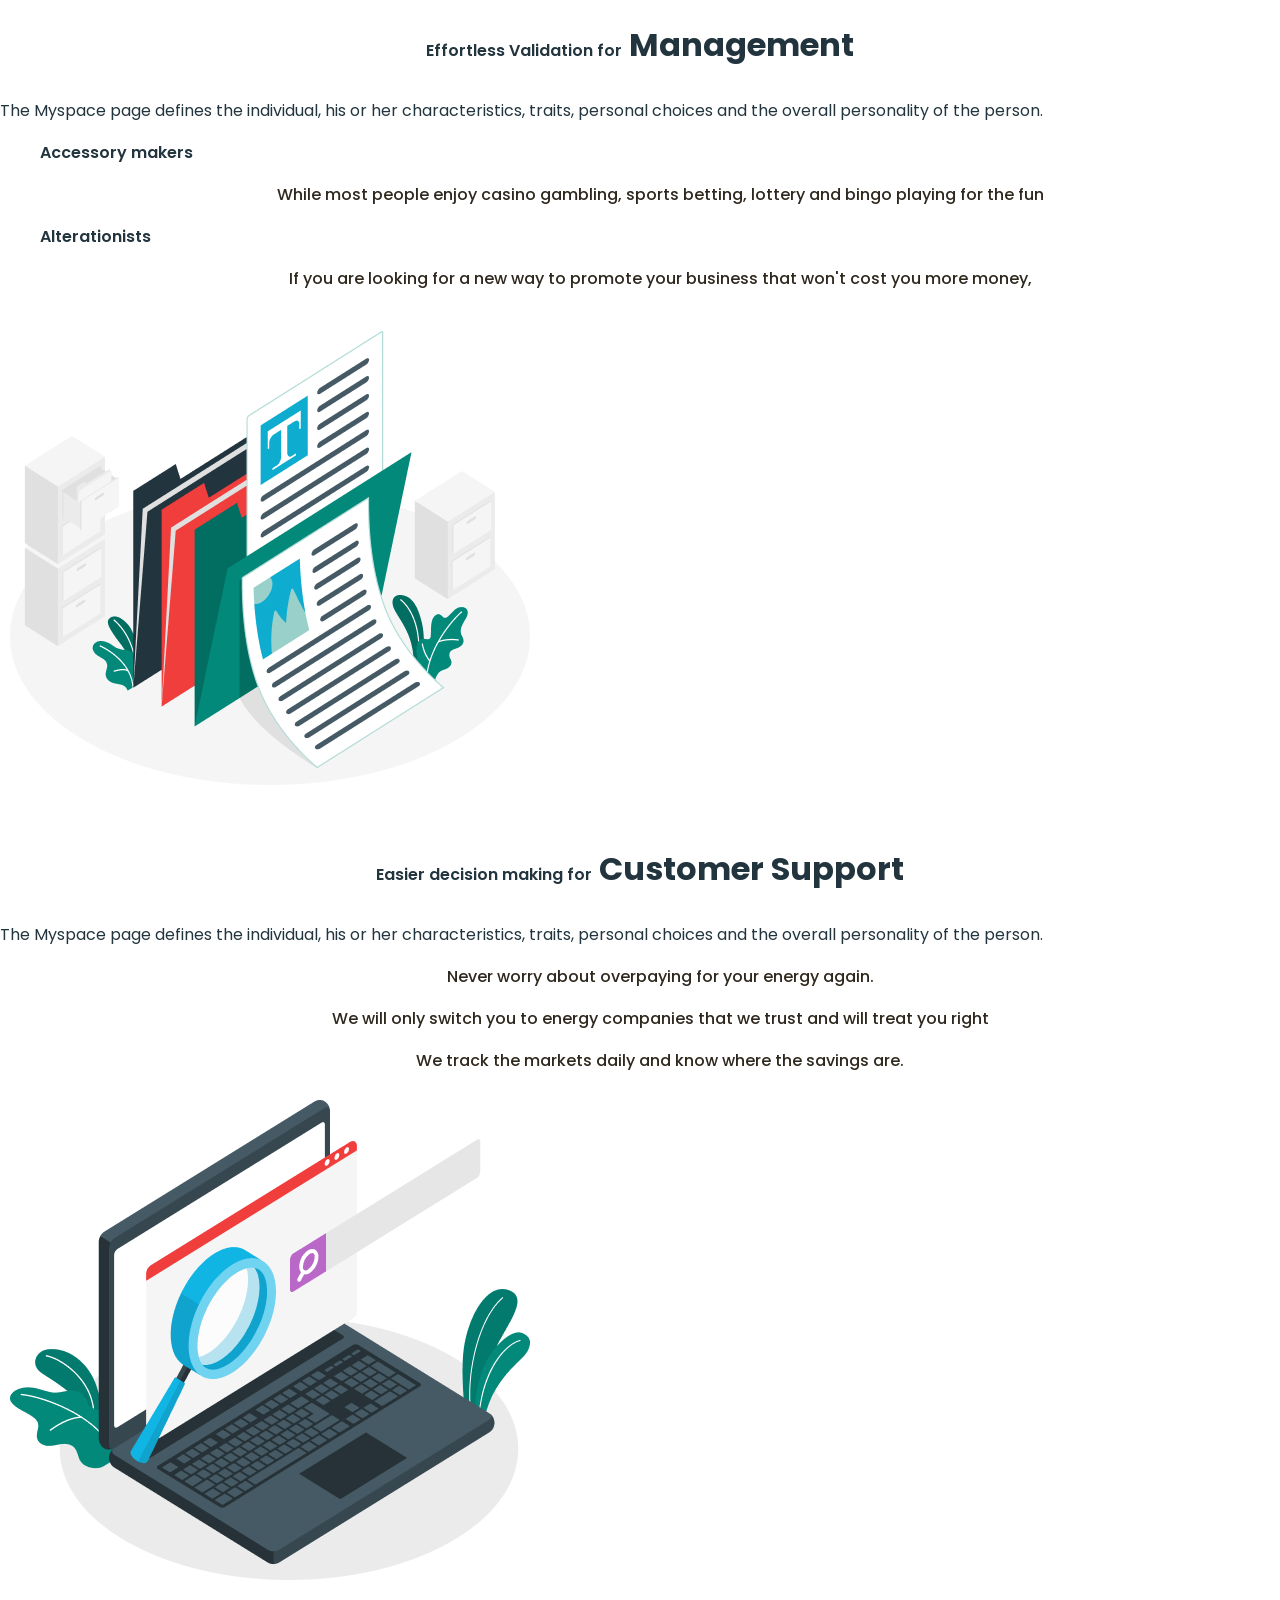
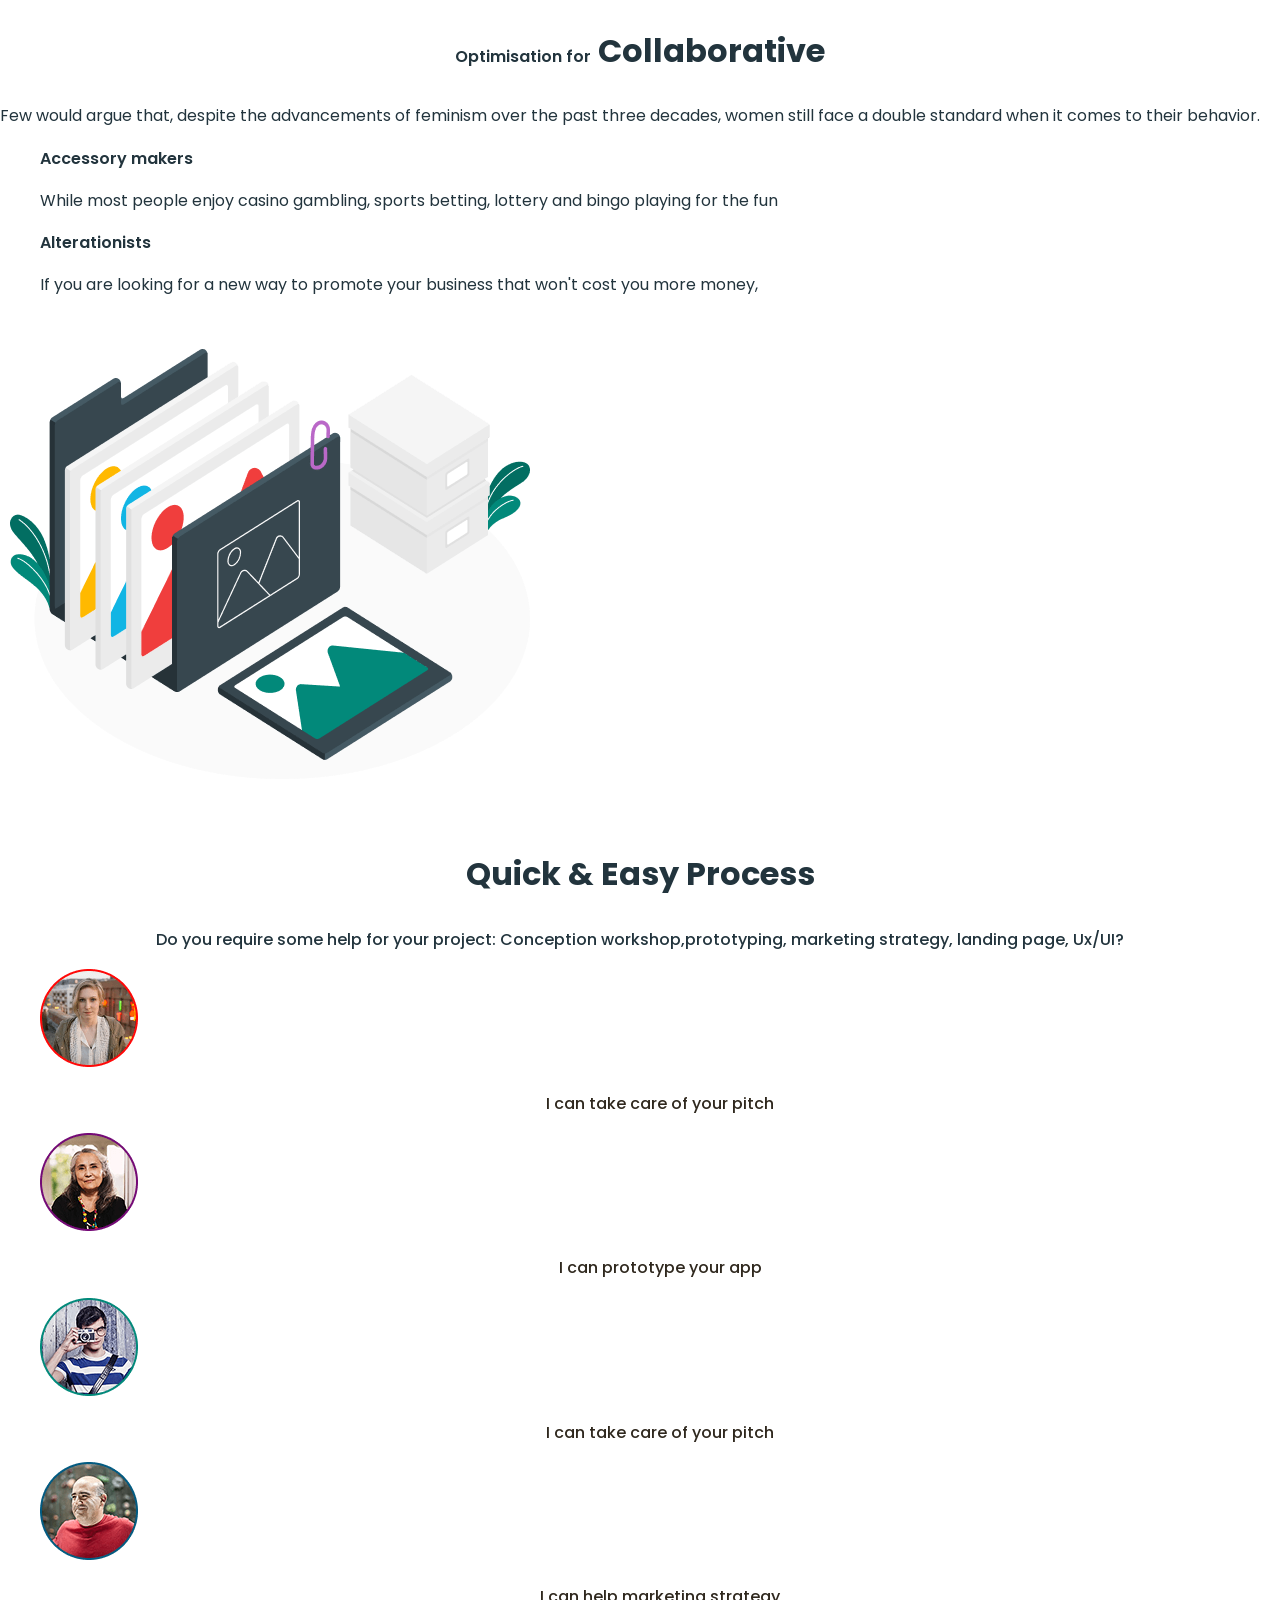
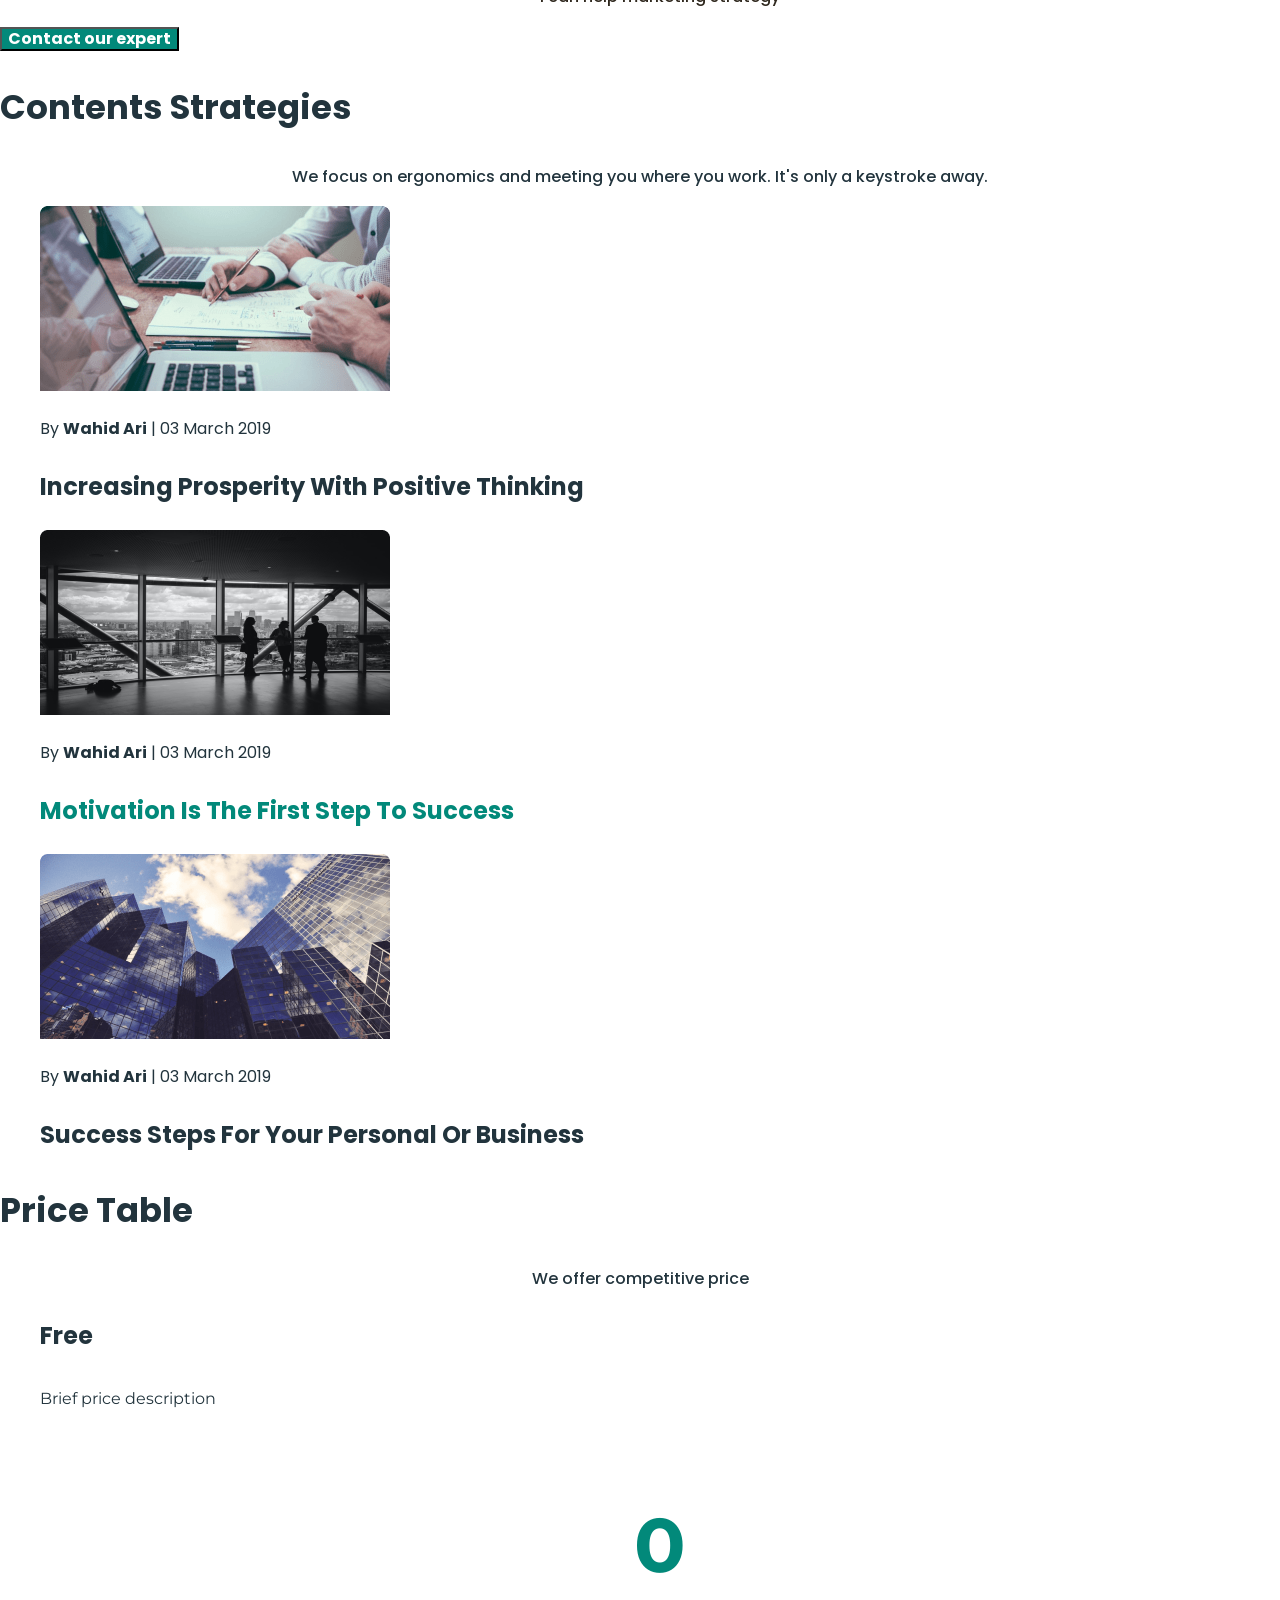
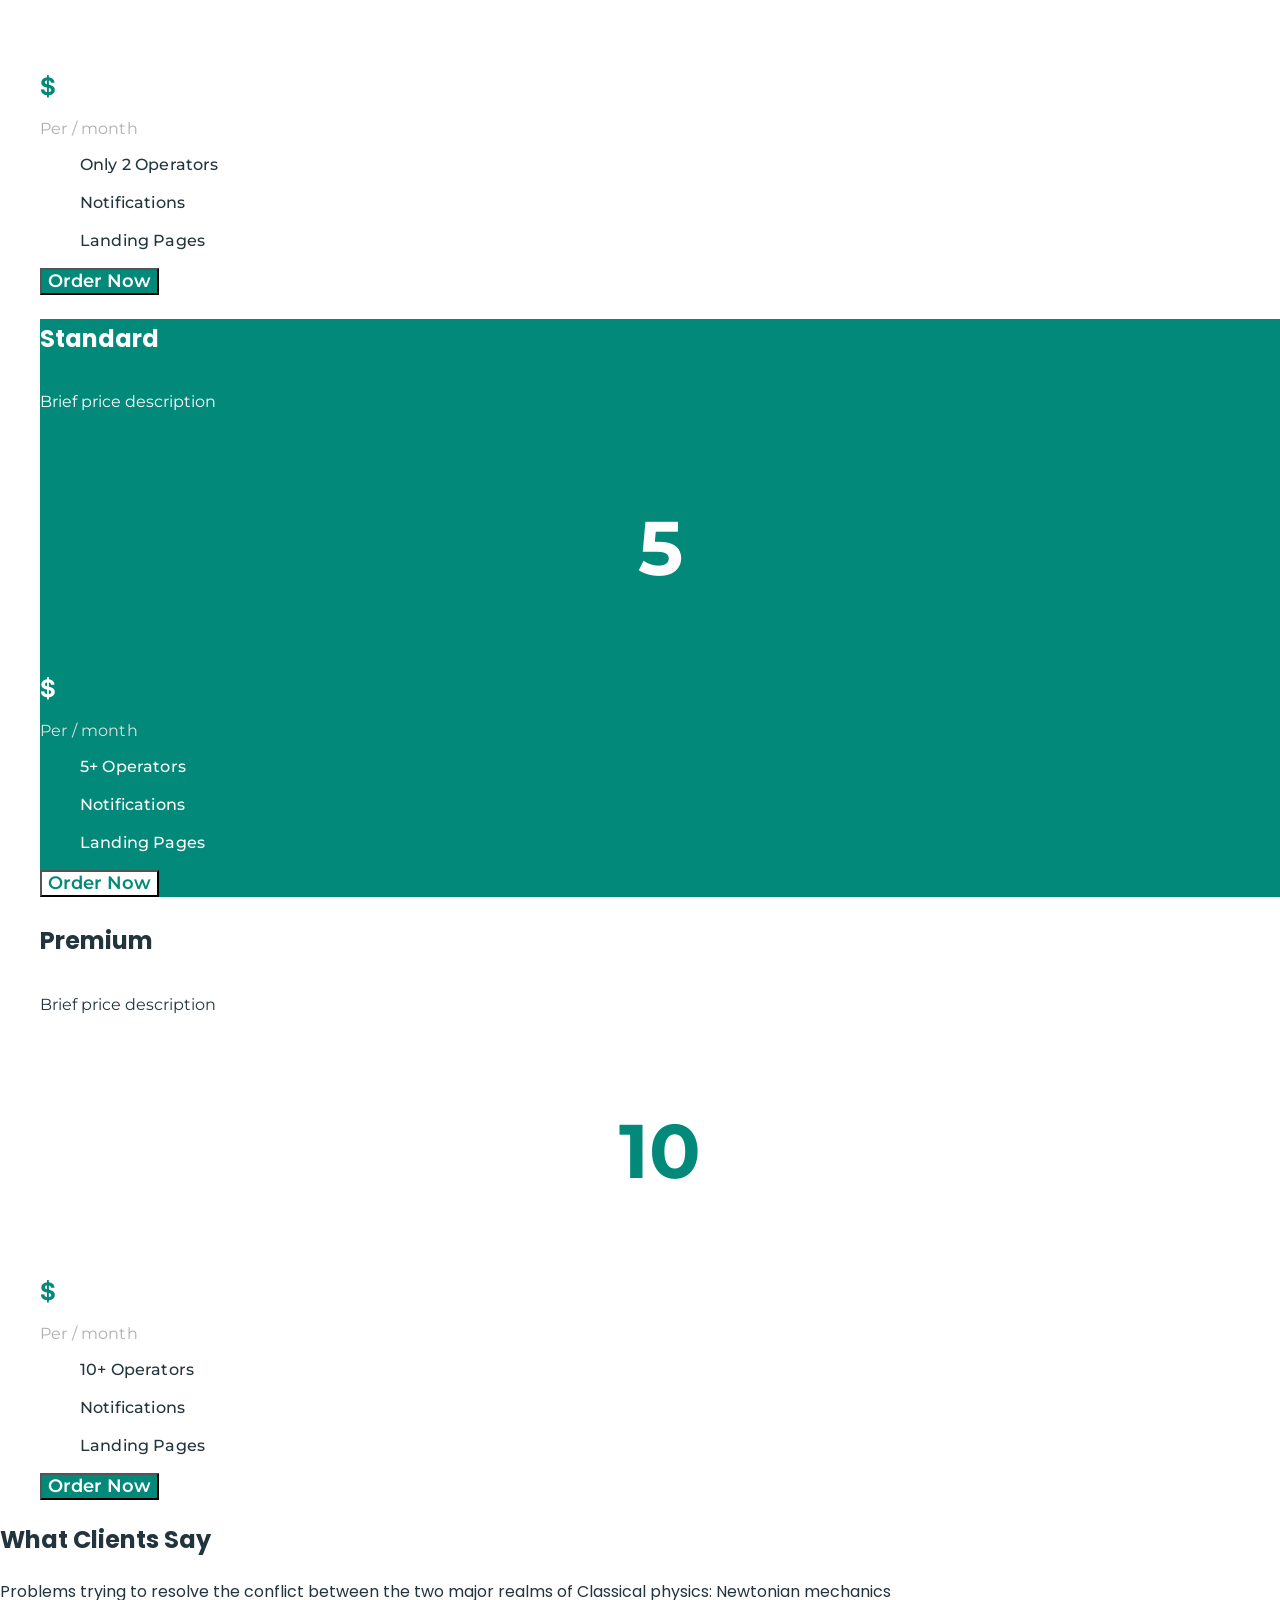
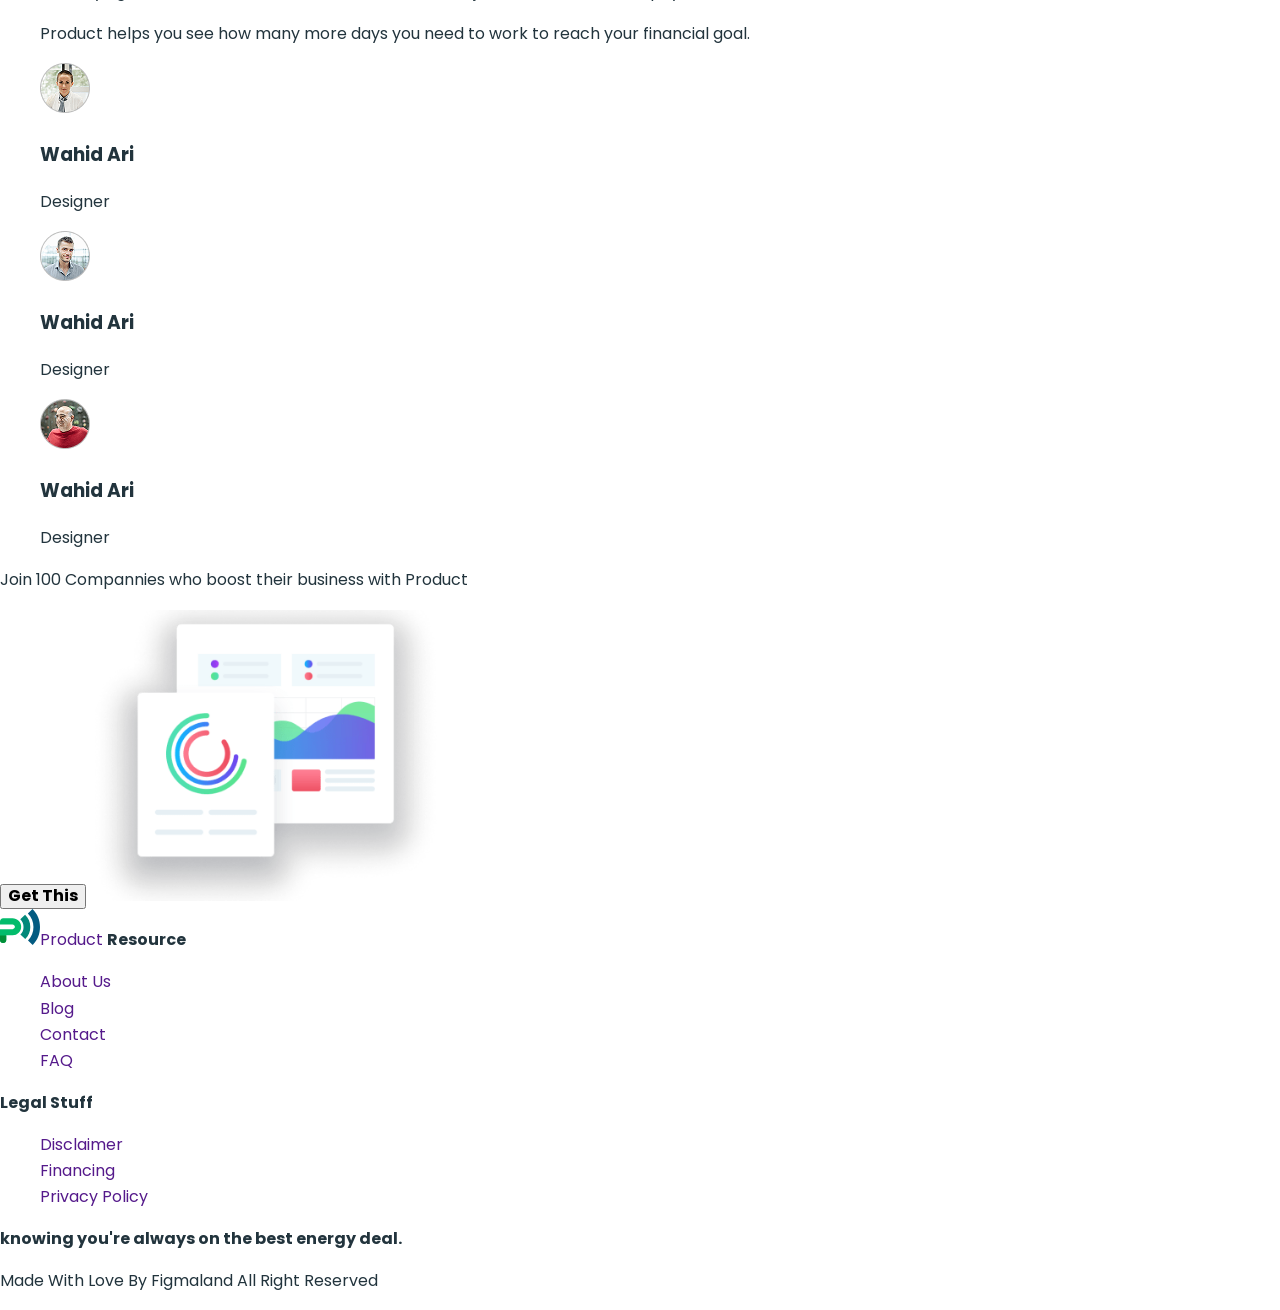
==== commit 1ca6474e: "add styles" ====
--- a/index.html
+++ b/index.html
@@ -4,82 +4,116 @@
     <meta charset="UTF-8" />
     <meta name="viewport" content="width=device-width, initial-scale=1.0" />
     <title>Business promotion</title>
+    <link
+      rel="stylesheet"
+      href="https://cdnjs.cloudflare.com/ajax/libs/modern-normalize/3.0.1/modern-normalize.min.css"
+      integrity="sha512-q6WgHqiHlKyOqslT/lgBgodhd03Wp4BEqKeW6nNtlOY4quzyG3VoQKFrieaCeSnuVseNKRGpGeDU3qPmabCANg=="
+      crossorigin="anonymous"
+      referrerpolicy="no-referrer"
+    />
+    <link rel="preconnect" href="https://fonts.googleapis.com" />
+    <link rel="preconnect" href="https://fonts.gstatic.com" crossorigin />
+    <link
+      href="https://fonts.googleapis.com/css2?family=Asap+Condensed:ital,wght@0,200;0,300;0,400;0,500;0,600;0,700;0,800;0,900;1,200;1,300;1,400;1,500;1,600;1,700;1,800;1,900&family=Inter:ital,opsz,wght@0,14..32,100..900;1,14..32,100..900&family=Montserrat:ital,wght@0,100..900;1,100..900&family=Poppins:ital,wght@0,100;0,200;0,300;0,400;0,500;0,600;0,700;0,800;0,900;1,100;1,200;1,300;1,400;1,500;1,600;1,700;1,800;1,900&family=Roboto:ital,wght@0,100..900;1,100..900&display=swap"
+      rel="stylesheet"
+    />
+    <link rel="stylesheet" href="./css/styles.css" />
   </head>
 
   <body>
     <!-- header -->
     <header class="header">
-      <nav class="nav">
-        <a class="logo" href=""
-          ><img src="./images/logo.svg" alt="logo" />Product</a
-        >
+      <nav class="header-nav">
+        <a class="header-logo" href="">
+          <img src="./images/logo.svg" alt="logo" />
+          Product
+        </a>
         <ul class="nav-list">
-          <li><a class="nav-link" href="">Product</a></li>
+          <li><a class="nav-link current" href="">Product</a></li>
           <li><a class="nav-link" href="./customers.html">Customers</a></li>
           <li><a class="nav-link" href="./pricing.html">Pricing</a></li>
           <li><a class="nav-link" href="">Resources</a></li>
         </ul>
       </nav>
       <ul class="header-list-btn">
-        <li class="header-item-btn"><button type="button">Sign In</button></li>
-        <li class="header-item-btn"><button type="button">Sign Up</button></li>
+        <li class="header-item-btn">
+          <button class="btn-secondary" type="button">Sign In</button>
+        </li>
+        <li class="header-item-btn">
+          <button class="btn-primary" type="button">Sign Up</button>
+        </li>
       </ul>
     </header>
     <main>
       <!-- Hero -->
-      <section>
-        <h1>Work at the speed of thought</h1>
-        <p>
+      <section class="section-hero">
+        <h1 class="page-title">Work at the speed of thought</h1>
+        <p class="hero-text">
           Tools, tutorials, design and innovation experts, all in one place! The
           most intuitive way to imagine your next user experience.
         </p>
-        <ul>
-          <li><button type="button">Get started</button></li>
-          <li><button type="button">Watch the Video</button></li>
+        <ul class="hero-list-btn">
+          <li class="hero-item-btn">
+            <button class="btn-primary" type="button">Get started</button>
+          </li>
+          <li class="hero-item-btn">
+            <button class="btn-link" type="button">Watch the Video</button>
+          </li>
         </ul>
         <img src="./images/hero-img.png" alt="people" width="610" />
       </section>
       <!-- Product -->
-      <section>
-        <h2>Product was Built Specifically for You</h2>
-        <ul>
-          <li>
-            <h3>First click tests</h3>
-            <p>While most people enjoy casino gambling,</p>
-          </li>
-          <li>
-            <h3>Design surveys</h3>
-            <p>Sports betting, lottery and bingo playing for the fun</p>
-          </li>
-          <li>
-            <h3>Preference tests</h3>
-            <p>The Myspace page defines the individual.</p>
-          </li>
-          <li>
-            <h3>Five second tests</h3>
-            <p>Personal choices and the overall personality of the person.</p>
-          </li>
-        </ul>
-        <button type="button">SIGN UP NOW</button>
+      <section class="section-product">
+        <h2 class="section-title">Product was Built Specifically for You</h2>
+        <ul class="product-list">
+          <li class="product-list-item">
+            <h3 class="product-item-title">First click tests</h3>
+            <p class="product-item-text">
+              While most people enjoy casino gambling,
+            </p>
+          </li>
+          <li class="product-list-item">
+            <h3 class="product-item-title">Design surveys</h3>
+            <p class="product-item-text">
+              Sports betting, lottery and bingo playing for the fun
+            </p>
+          </li>
+          <li class="product-list-item">
+            <h3 class="product-item-title">Preference tests</h3>
+            <p class="product-item-text">
+              The Myspace page defines the individual.
+            </p>
+          </li>
+          <li class="product-list-item">
+            <h3 class="product-item-title">Five second tests</h3>
+            <p class="product-item-text">
+              Personal choices and the overall personality of the person.
+            </p>
+          </li>
+        </ul>
+        <button class="btn-primary" type="button">SIGN UP NOW</button>
       </section>
       <!-- Management -->
-      <section>
-        <h2><span>Effortless Validation for</span> Management</h2>
+      <section class="section-management">
+        <h2 class="section-title">
+          <span class="section-title-accent">Effortless Validation for</span>
+          Management
+        </h2>
         <p>
           The Myspace page defines the individual, his or her characteristics,
           traits, personal choices and the overall personality of the person.
         </p>
-        <ul>
-          <li>
-            <h3>Accessory makers</h3>
-            <p>
+        <ul class="management-list">
+          <li class="management-list-item">
+            <h3 class="list-item-title">Accessory makers</h3>
+            <p class="list-item-text">
               While most people enjoy casino gambling, sports betting, lottery
               and bingo playing for the fun
             </p>
           </li>
-          <li>
-            <h3>Alterationists</h3>
-            <p>
+          <li class="management-list-item">
+            <h3 class="list-item-title">Alterationists</h3>
+            <p class="list-item-text">
               If you are looking for a new way to promote your business that
               won't cost you more money,
             </p>
@@ -88,46 +122,56 @@
         <img src="./images/management-img.png" alt="document" width="540" />
       </section>
       <!-- Customer -->
-      <section>
-        <h2><span>Easier decision making for</span> Customer Support</h2>
+      <section class="section-customer">
+        <h2 class="section-title">
+          <span class="section-title-accent">Easier decision making for</span>
+          Customer Support
+        </h2>
         <p>
           The Myspace page defines the individual, his or her characteristics,
           traits, personal choices and the overall personality of the person.
         </p>
-        <ul>
-          <li>
-            <p>Never worry about overpaying for your energy again.</p>
-          </li>
-          <li>
-            <p>
+        <ul class="customer-list">
+          <li class="customer-list-item">
+            <p class="list-item-text">
+              Never worry about overpaying for your energy again.
+            </p>
+          </li>
+          <li class="customer-list-item">
+            <p class="list-item-text">
               We will only switch you to energy companies that we trust and will
               treat you right
             </p>
           </li>
-          <li>
-            <p>We track the markets daily and know where the savings are.</p>
-            <img src="./images/support-img.png" alt="laptop" width="540" />
-          </li>
-        </ul>
+          <li class="customer-list-item">
+            <p class="list-item-text">
+              We track the markets daily and know where the savings are.
+            </p>
+          </li>
+        </ul>
+        <img src="./images/support-img.png" alt="laptop" width="540" />
       </section>
       <!-- Collaborative -->
-      <section>
-        <h2><span>Optimisation for</span>Collaborative</h2>
+      <section class="section-collaborative">
+        <h2 class="section-title">
+          <span class="section-title-accent">Optimisation for</span>
+          Collaborative
+        </h2>
         <p>
           Few would argue that, despite the advancements of feminism over the
           past three decades, women still face a double standard when it comes
           to their behavior.
         </p>
-        <ul>
-          <li>
-            <h3>Accessory makers</h3>
+        <ul class="collaborative-list">
+          <li class="collaborative-list-item">
+            <h3 class="list-item-title">Accessory makers</h3>
             <p>
               While most people enjoy casino gambling, sports betting, lottery
               and bingo playing for the fun
             </p>
           </li>
-          <li>
-            <h3>Alterationists</h3>
+          <li class="collaborative-list-item">
+            <h3 class="list-item-title">Alterationists</h3>
             <p>
               If you are looking for a new way to promote your business that
               won't cost you more money,
@@ -137,124 +181,139 @@
         <img src="./images/collaboration-img.png" alt="document" width="540" />
       </section>
       <!-- Process -->
-      <section>
-        <h2>Quick & Easy Process</h2>
-        <p>
+      <section class="section-process">
+        <h2 class="section-title">Quick & Easy Process</h2>
+        <p class="section-subtitle">
           Do you require some help for your project: Conception
           workshop,prototyping, marketing strategy, landing page, Ux/UI?
         </p>
-        <ul>
-          <li>
+        <ul class="process-list">
+          <li class="process-list-item">
             <img src="./images/avatar-1.png" alt="woman" width="98" />
-            <p>I can take care of your pitch</p>
-          </li>
-          <li>
+            <p class="list-item-text">I can take care of your pitch</p>
+          </li>
+          <li class="process-list-item">
             <img src="./images/avatar-2.png" alt="old woman" width="98" />
-            <p>I can prototype your app</p>
-          </li>
-          <li>
+            <p class="list-item-text">I can prototype your app</p>
+          </li>
+          <li class="process-list-item">
             <img src="./images/avatar-3.png" alt="boy" width="98" />
-            <p>I can take care of your pitch</p>
-          </li>
-          <li>
+            <p class="list-item-text">I can take care of your pitch</p>
+          </li>
+          <li class="process-list-item">
             <img src="./images/avatar-4.png" alt="man" width="98" />
-            <p>I can help marketing strategy</p>
-          </li>
-        </ul>
-        <button type="button">Contact our expert</button>
+            <p class="list-item-text">I can help marketing strategy</p>
+          </li>
+        </ul>
+        <button class="btn-primary" type="button">Contact our expert</button>
       </section>
       <!-- Contents Strategies -->
-      <section>
-        <h2>Contents Strategies</h2>
-        <p>
+      <section class="section-contents">
+        <h2 class="section-title-bg">Contents Strategies</h2>
+        <p class="section-subtitle">
           We focus on ergonomics and meeting you where you work. It's only a
           keystroke away.
         </p>
-        <ul>
-          <li>
+        <ul class="contents-cards">
+          <li class="contents-card">
             <a class="contents-card-link" href="">
               <img src="./images/image-1.png" alt="document" width="350" />
-              <p>By Wahid Ari | 03 March 2019</p>
-              <h3>Increasing Prosperity With Positive Thinking</h3>
+              <p class="contents-card-subtitle">
+                By <span class="card-subtitle-accent">Wahid Ari</span> | 03
+                March 2019
+              </p>
+              <h3 class="card-title">
+                Increasing Prosperity With Positive Thinking
+              </h3>
             </a>
           </li>
-          <li>
-            <a href="">
+          <li class="contents-card card-current">
+            <a class="contents-card-link" href="">
               <img src="./images/image-2.png" alt="airport" width="350" />
-              <p>By Wahid Ari | 03 March 2019</p>
-              <h3>Motivation Is The First Step To Success</h3>
+              <p class="contents-card-subtitle">
+                By <span class="card-subtitle-accent">Wahid Ari</span> | 03
+                March 2019
+              </p>
+              <h3 class="card-title">
+                Motivation Is The First Step To Success
+              </h3>
             </a>
           </li>
-          <li>
-            <a href="">
+          <li class="contents-card">
+            <a class="contents-card-link" href="">
               <img src="./images/image-3.png" alt="city" width="350" />
-              <p>By Wahid Ari | 03 March 2019</p>
-              <h3>Success Steps For Your Personal Or Business</h3>
+              <p class="contents-card-subtitle">
+                By <span class="card-subtitle-accent">Wahid Ari</span> | 03
+                March 2019
+              </p>
+              <h3 class="card-title">
+                Success Steps For Your Personal Or Business
+              </h3>
             </a>
           </li>
         </ul>
       </section>
       <!-- Price Table -->
-      <section>
-        <h2>Price Table</h2>
-        <p>We offer competitive price</p>
-        <ul>
-          <li>
-            <h3>Free</h3>
-            <p>Brief price description</p>
-            <p>0</p>
-            <span>$</span>
-            <p>Per / month</p>
-            <ul>
-              <li>
+      <section class="section-price">
+        <h2 class="section-title-bg">Price Table</h2>
+        <p class="section-subtitle">We offer competitive price</p>
+        <ul class="price-cards">
+          <li class="price-card">
+            <h3 class="card-title">Free</h3>
+            <p class="card-desc">Brief price description</p>
+            <p class="card-sum">0</p>
+            <span class="card-currency">$</span>
+            <p class="card-period">Per / month</p>
+            <ul class="card-benefits">
+              <li class="card-benefits-item">
                 <p>Only 2 Operators</p>
               </li>
-              <li>
+              <li class="card-benefits-item">
                 <p>Notifications</p>
               </li>
-              <li>
+              <li class="card-benefits-item">
                 <p>Landing Pages</p>
               </li>
             </ul>
-            <button type="button">Order Now</button>
-          </li>
-          <li>
-            <h3>Standard</h3>
-            <p>Brief price description</p>
-            <p>5</p>
-            <span>$</span>
-            <p>Per / month</p>
-            <ul>
-              <li>
+            <button class="btn-primary" type="button">Order Now</button>
+          </li>
+          <li class="price-card card-current">
+            <h3 class="card-title">Standard</h3>
+            <p class="card-desc">Brief price description</p>
+            <p class="card-sum">5</p>
+            <span class="card-currency">$</span>
+            <p class="card-period">Per / month</p>
+            <ul class="card-benefits">
+              <li class="card-benefits-item">
                 <p>5+ Operators</p>
               </li>
-              <li>
+              <li class="card-benefits-item">
                 <p>Notifications</p>
               </li>
-              <li>
+              <li class="card-benefits-item">
                 <p>Landing Pages</p>
               </li>
             </ul>
-            <button type="button">Order Now</button>
-          </li>
-          <li>
-            <h3>Premium</h3>
-            <p>Brief price description</p>
-            <p>10</p>
-            <span>$</span>
-            <p>Per / month</p>
-            <ul>
-              <li>
+            <button class="btn-primary" type="button">Order Now</button>
+          </li>
+          <li class="price-card">
+            <h3 class="card-title">Premium</h3>
+            <p class="card-desc">Brief price description</p>
+            <p class="card-sum">10</p>
+            <span class="card-currency">$</span>
+            <p class="card-period">Per / month</p>
+            <ul class="card-benefits">
+              <li class="card-benefits-item">
                 <p>10+ Operators</p>
               </li>
-              <li>
+              <li class="card-benefits-item">
                 <p>Notifications</p>
               </li>
-              <li>
+              <li class="card-benefits-item">
                 <p>Landing Pages</p>
               </li>
             </ul>
-            <button type="button">Order Now</button>
+            <button class="btn-primary" type="button">Order Now</button>
           </li>
         </ul>
       </section>
--- a/css/styles.css
+++ b/css/styles.css
@@ -0,0 +1,199 @@
+body {
+    font-family: "Poppins", sans-serif;
+    font-weight: 400;
+    font-size: 16px;
+    line-height: 1.63;
+    color: #22343d;
+    background-color: #fff;
+}
+
+a {
+    text-decoration: none;
+}
+
+ul,
+ol {
+    list-style-type: none;
+}
+
+button {
+    font-weight: 700;
+    cursor: pointer;
+}
+
+.header-logo {
+    font-weight: 700;
+    font-size: 30px;
+    line-height: 0.93;
+    color: #173a56;
+}
+
+.nav-link {
+    line-height: 1.75;
+    color: currentColor;
+}
+
+.nav-link.current {
+    font-weight: 600;
+}
+
+.btn-secondary {
+    color: #173a56;
+}
+
+.btn-primary {
+    color: #fff;
+    background-color: #02897a;
+}
+
+.btn-link {
+    font-weight: 600;
+    text-decoration: underline;
+    color: #02897a;
+    outline: none;
+    background-color: unset;
+    border: none;
+}
+
+.header-item-btn button {
+    font-weight: 600;
+}
+
+.page-title {
+    font-weight: 700;
+    font-size: 40px;
+    line-height: 1.5;
+    color: #22343d;
+}
+
+.hero-text {
+    font-size: 18px;
+    line-height: 1.55;
+}
+
+.section-title {
+    font-weight: 700;
+    font-size: 32px;
+    text-align: center;
+}
+
+.section-title-bg {
+    font-weight: 700;
+    font-size: 34px;
+}
+
+.section-title-accent {
+    font-weight: 600;
+    font-size: 16px;
+}
+
+.product-item-title {
+    font-weight: 600;
+    font-size: 22px;
+}
+
+.list-item-title {
+    font-weight: 600;
+    font-size: 16px;
+}
+
+.list-item-text {
+    font-weight: 500;
+    text-align: center;
+    color: #2f281e;
+}
+
+.process-list-item .list-item-text {
+    background-color: #fff;
+}
+
+.section-subtitle {
+    font-weight: 500;
+    text-align: center;
+}
+
+.contents-card-link {
+    color: #22343d;
+}
+
+.price-card {
+    font-family: "Montserrat", sans-serif;
+}
+
+.card-title {
+    font-family: "Poppins", sans-serif;
+    font-weight: 700;
+    font-size: 24px;
+}
+
+.card-desc {
+    line-height: 2.5;
+}
+
+.contents-card.card-current .card-title {
+    color: #02897a;
+}
+
+.contents-card-subtitle {
+    line-height: 1.75;
+}
+
+.card-subtitle-accent {
+    font-weight: 700;
+}
+
+.card-sum {
+    font-weight: 700;
+    font-size: 76px;
+    line-height: 1.32;
+    letter-spacing: 0em;
+    text-align: center;
+    color: #02897a;
+}
+
+.card-currency {
+    font-family: "Inter", sans-serif;
+    font-weight: 700;
+    font-size: 24px;
+    line-height: 1.25;
+    letter-spacing: 0em;
+    color: #02897a;
+}
+
+.card-period {
+    font-weight: 400;
+    font-size: 16px;
+    line-height: 1.1875;
+    letter-spacing: 0.01em;
+    color: #afafaf;
+}
+
+.card-benefits-item {
+    font-weight: 500;
+    line-height: 1.375;
+    letter-spacing: 0.01em;
+}
+
+.price-card .btn-primary {
+    font-weight: 600;
+    font-size: 18px;
+}
+
+.price-card.card-current {
+    background-color: #02897a;
+    color: #fff;
+}
+
+.price-card.card-current .card-sum,
+.price-card.card-current .card-currency {
+    color: #fff;
+}
+
+.price-card.card-current .card-period {
+    color: #e0e0e0;
+}
+
+.price-card.card-current .btn-primary {
+    color: #02897a;
+    background-color: #fff;
+}
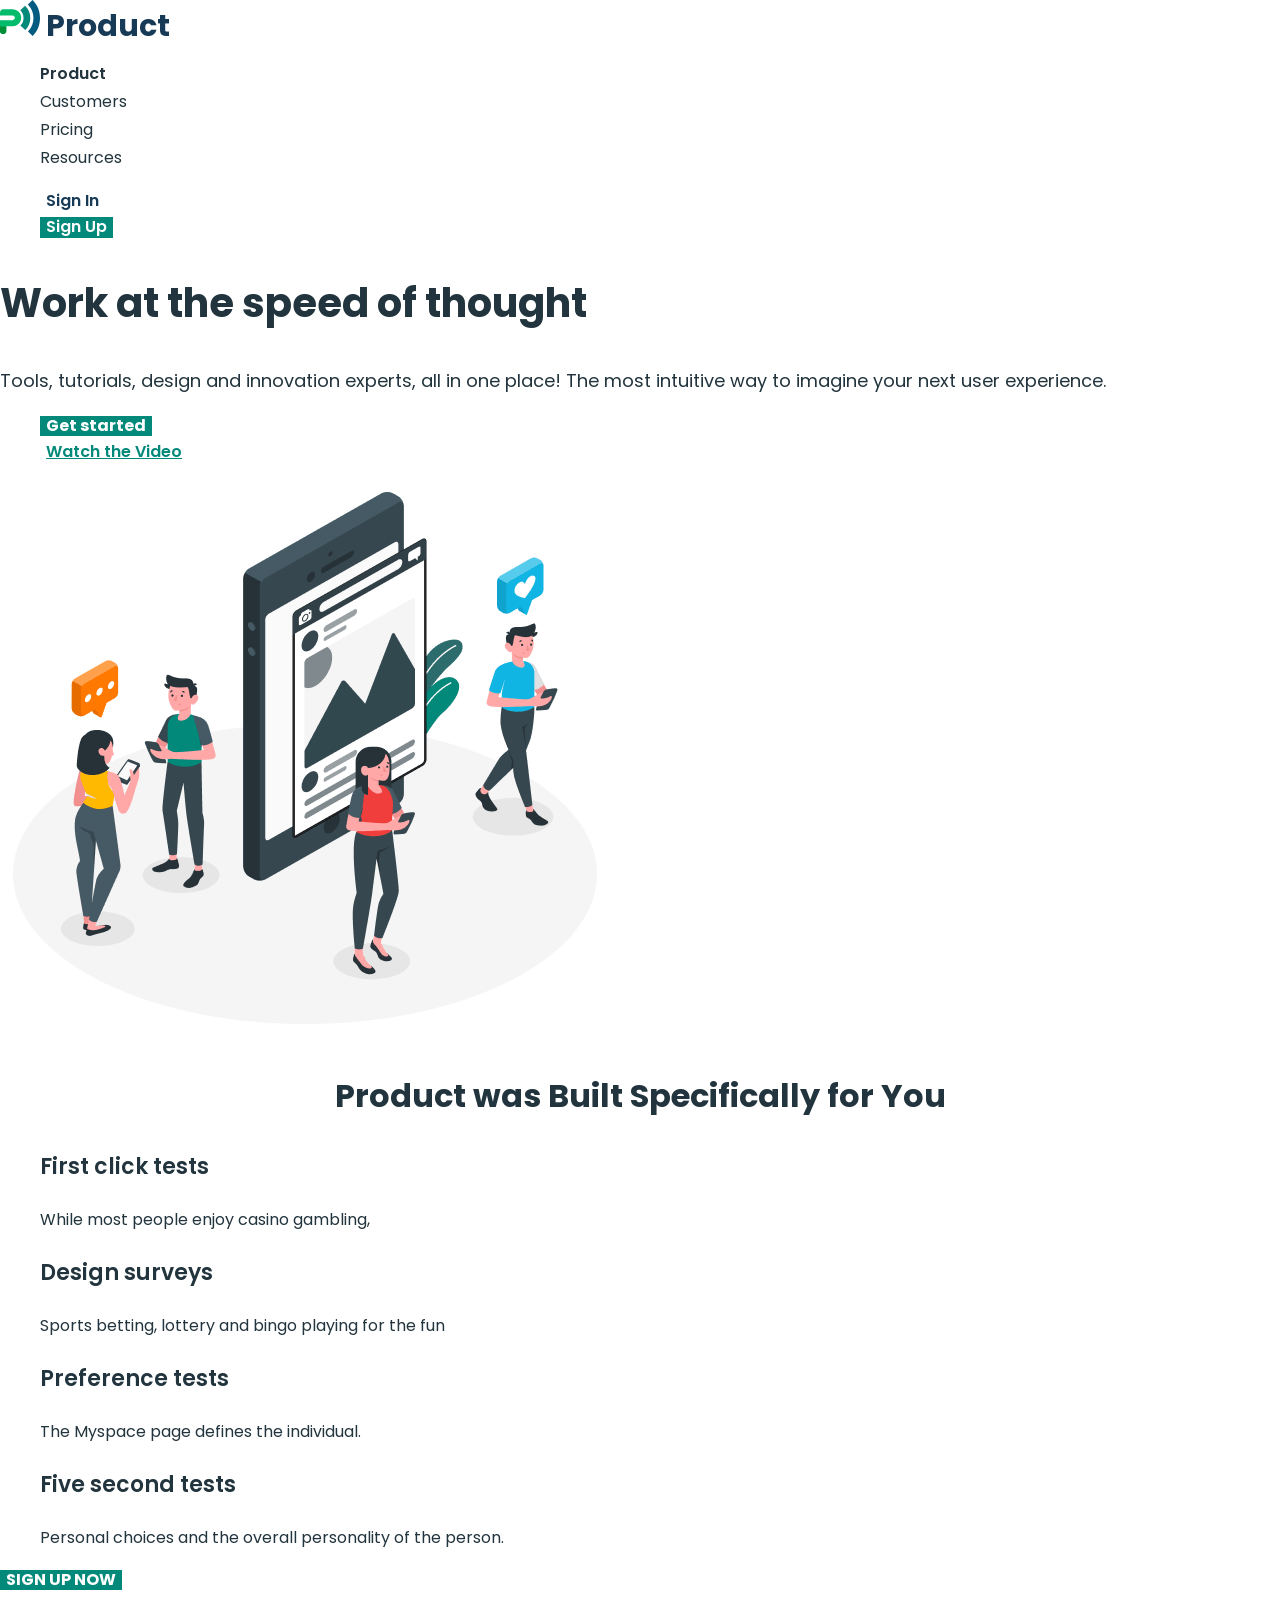
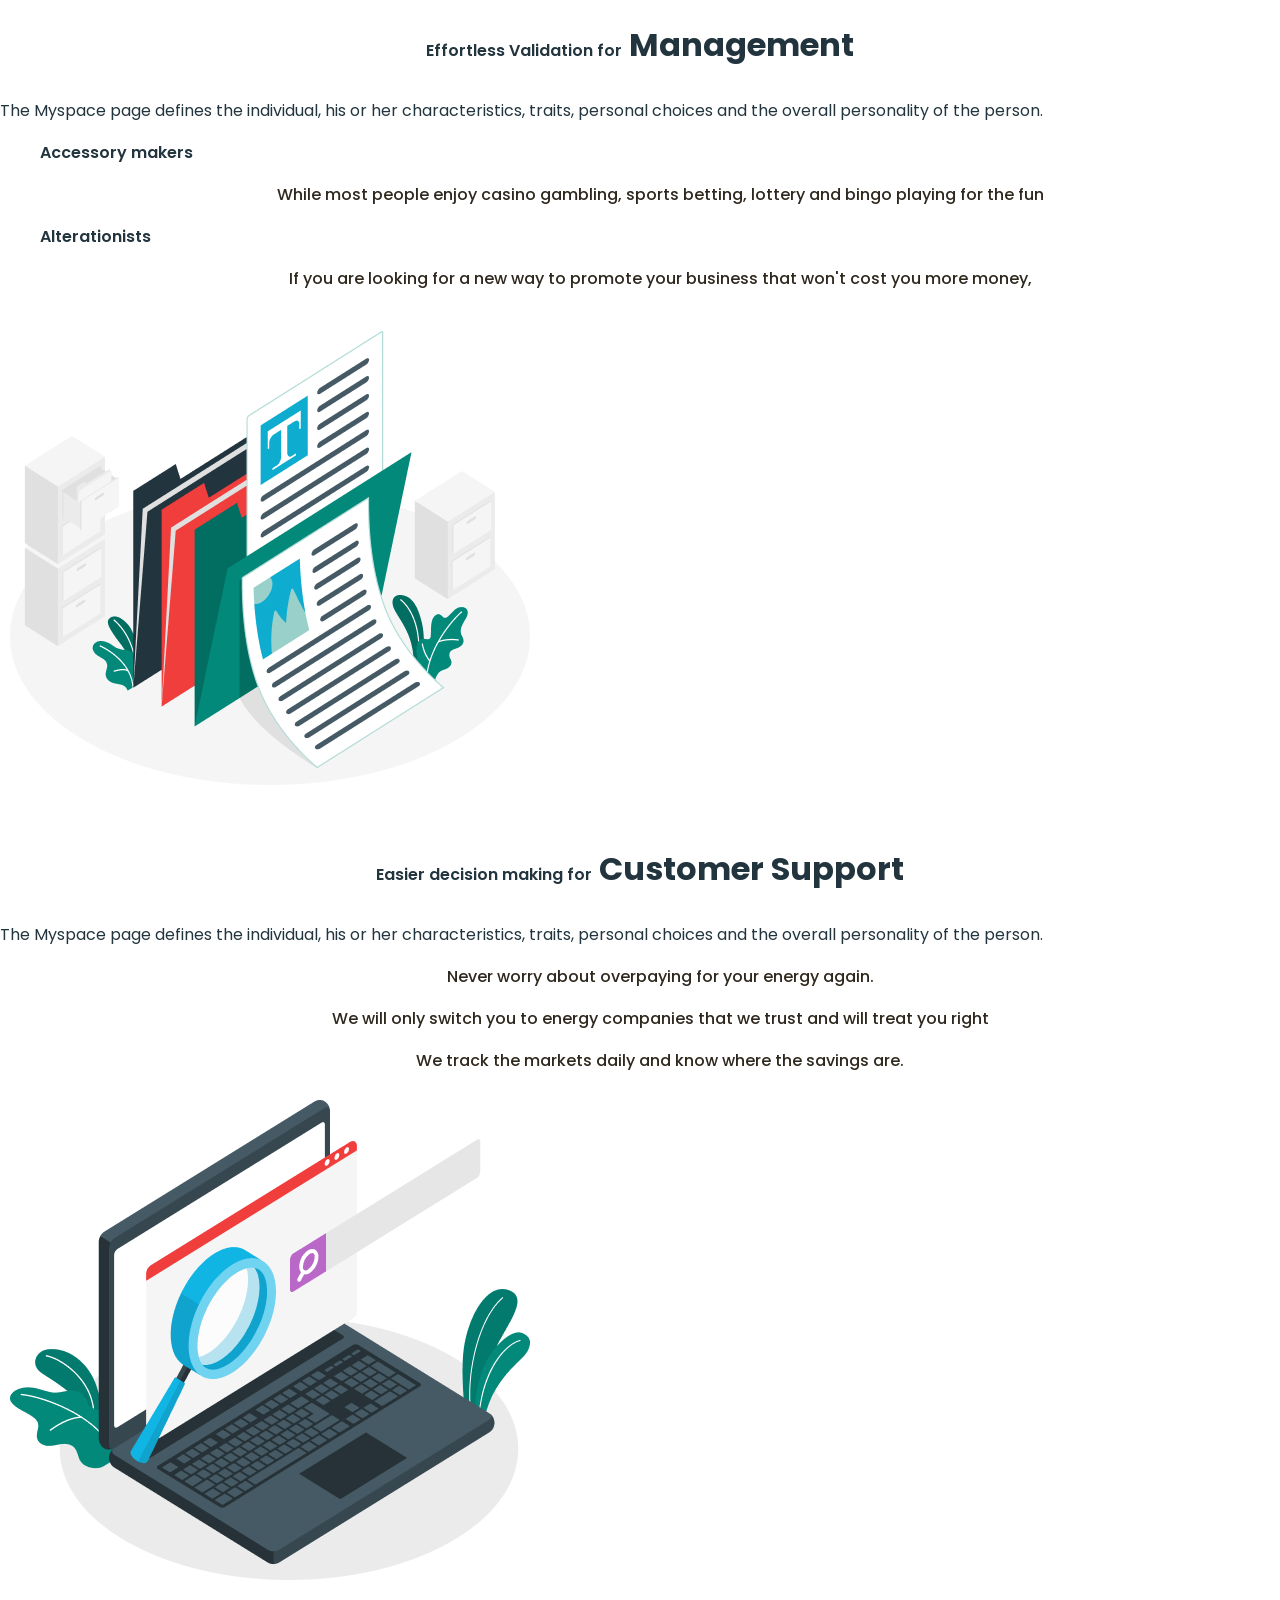
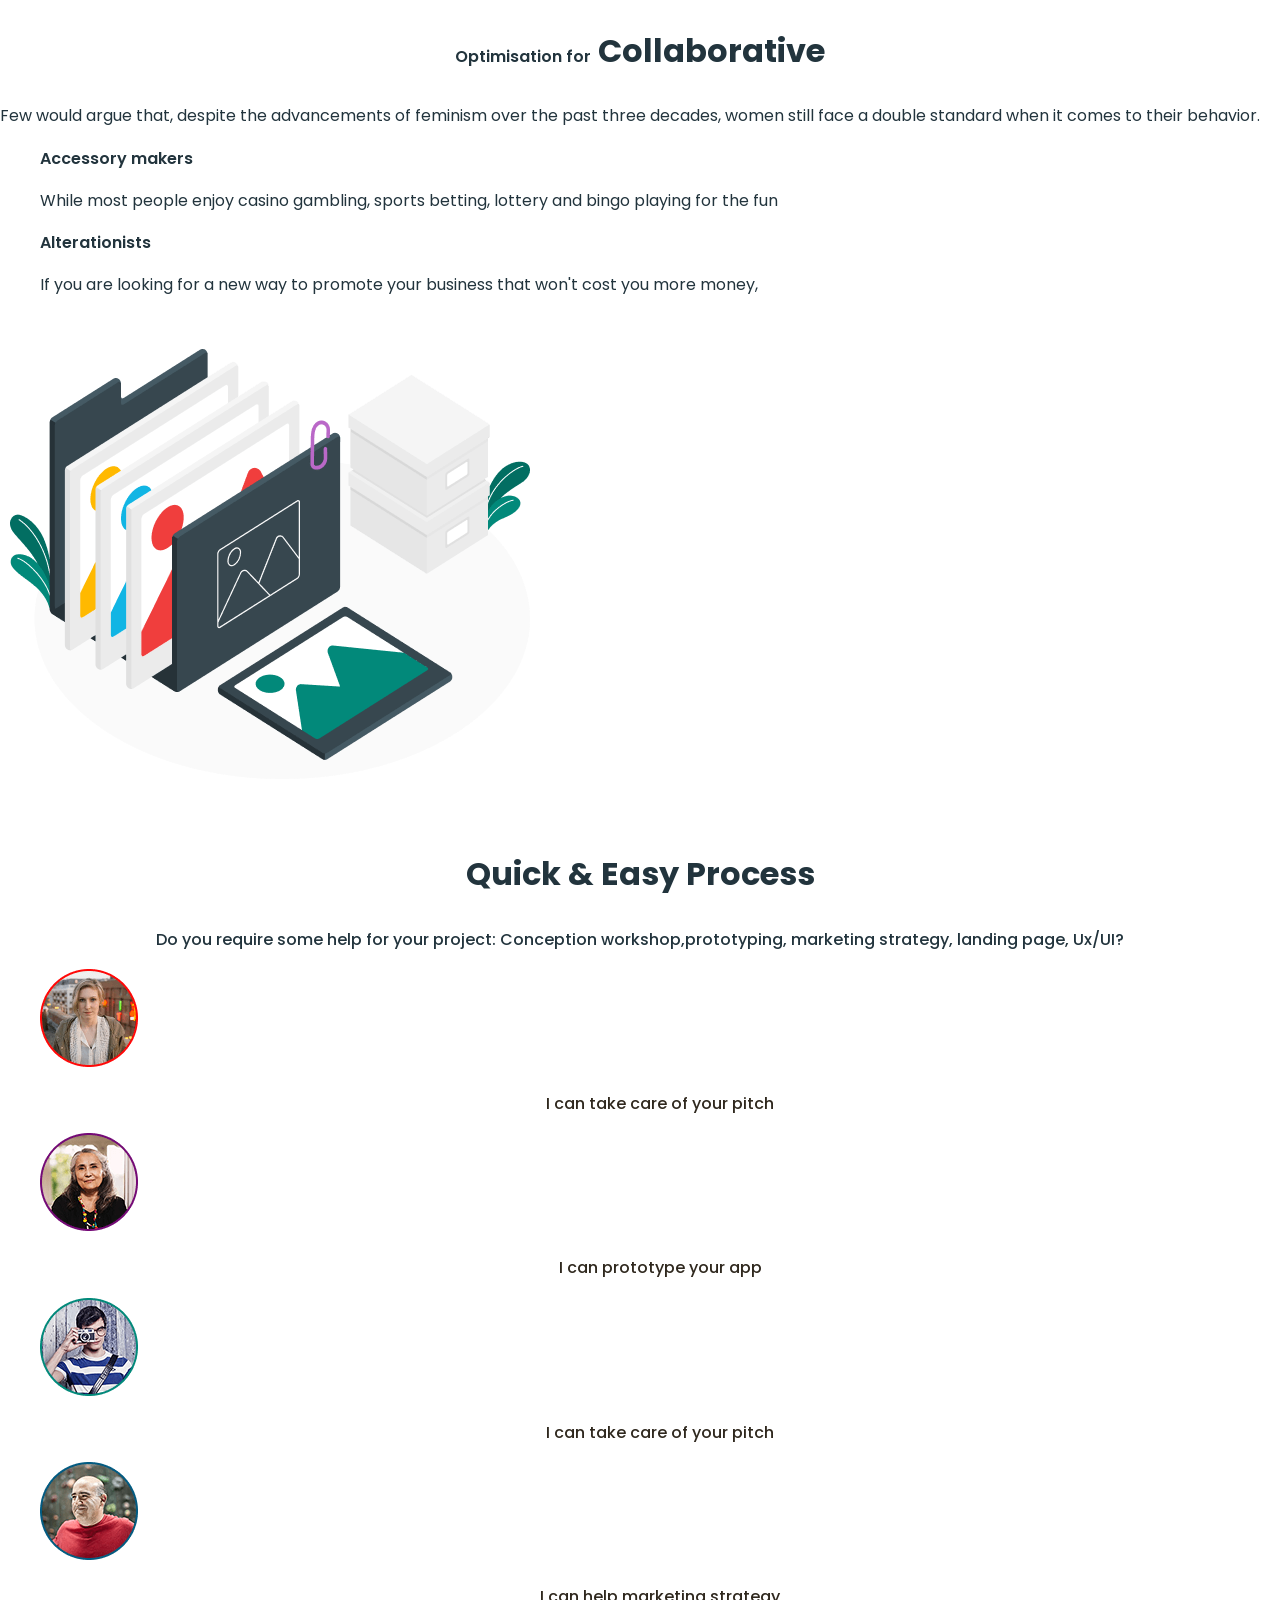
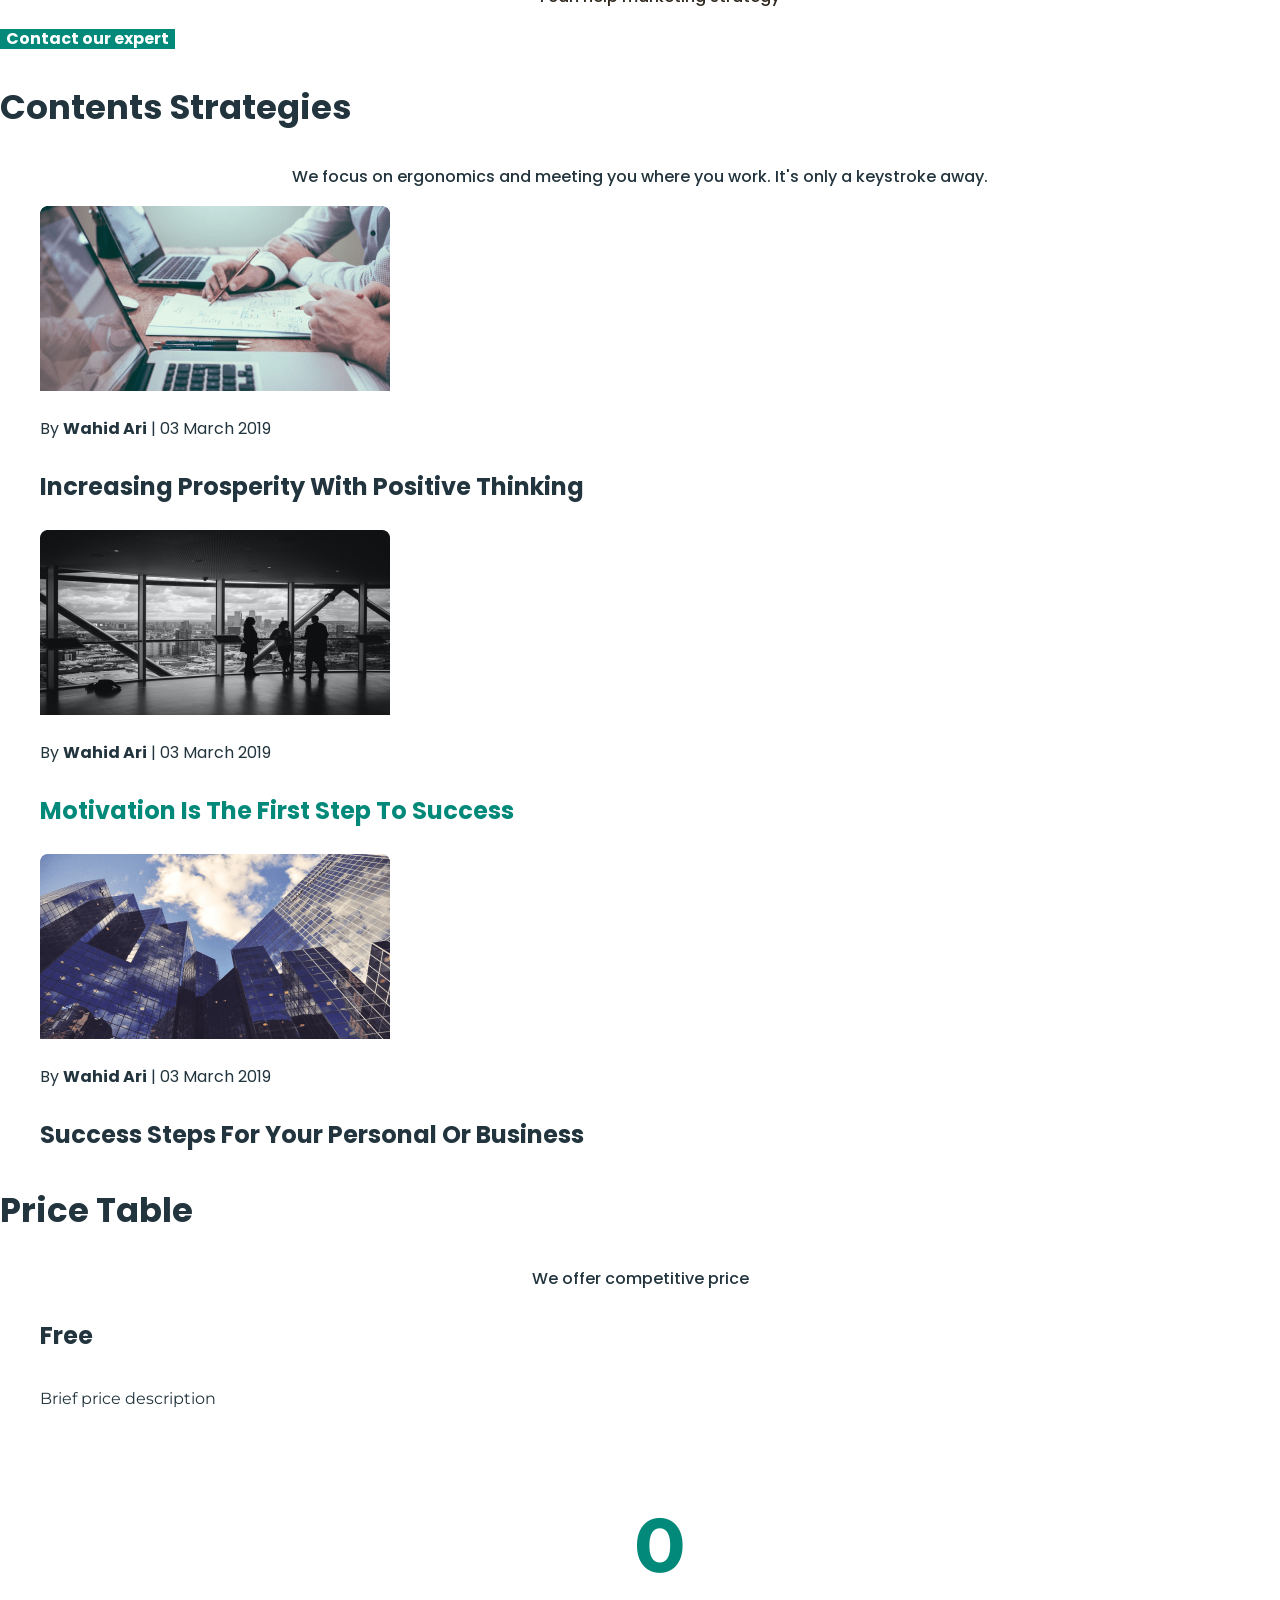
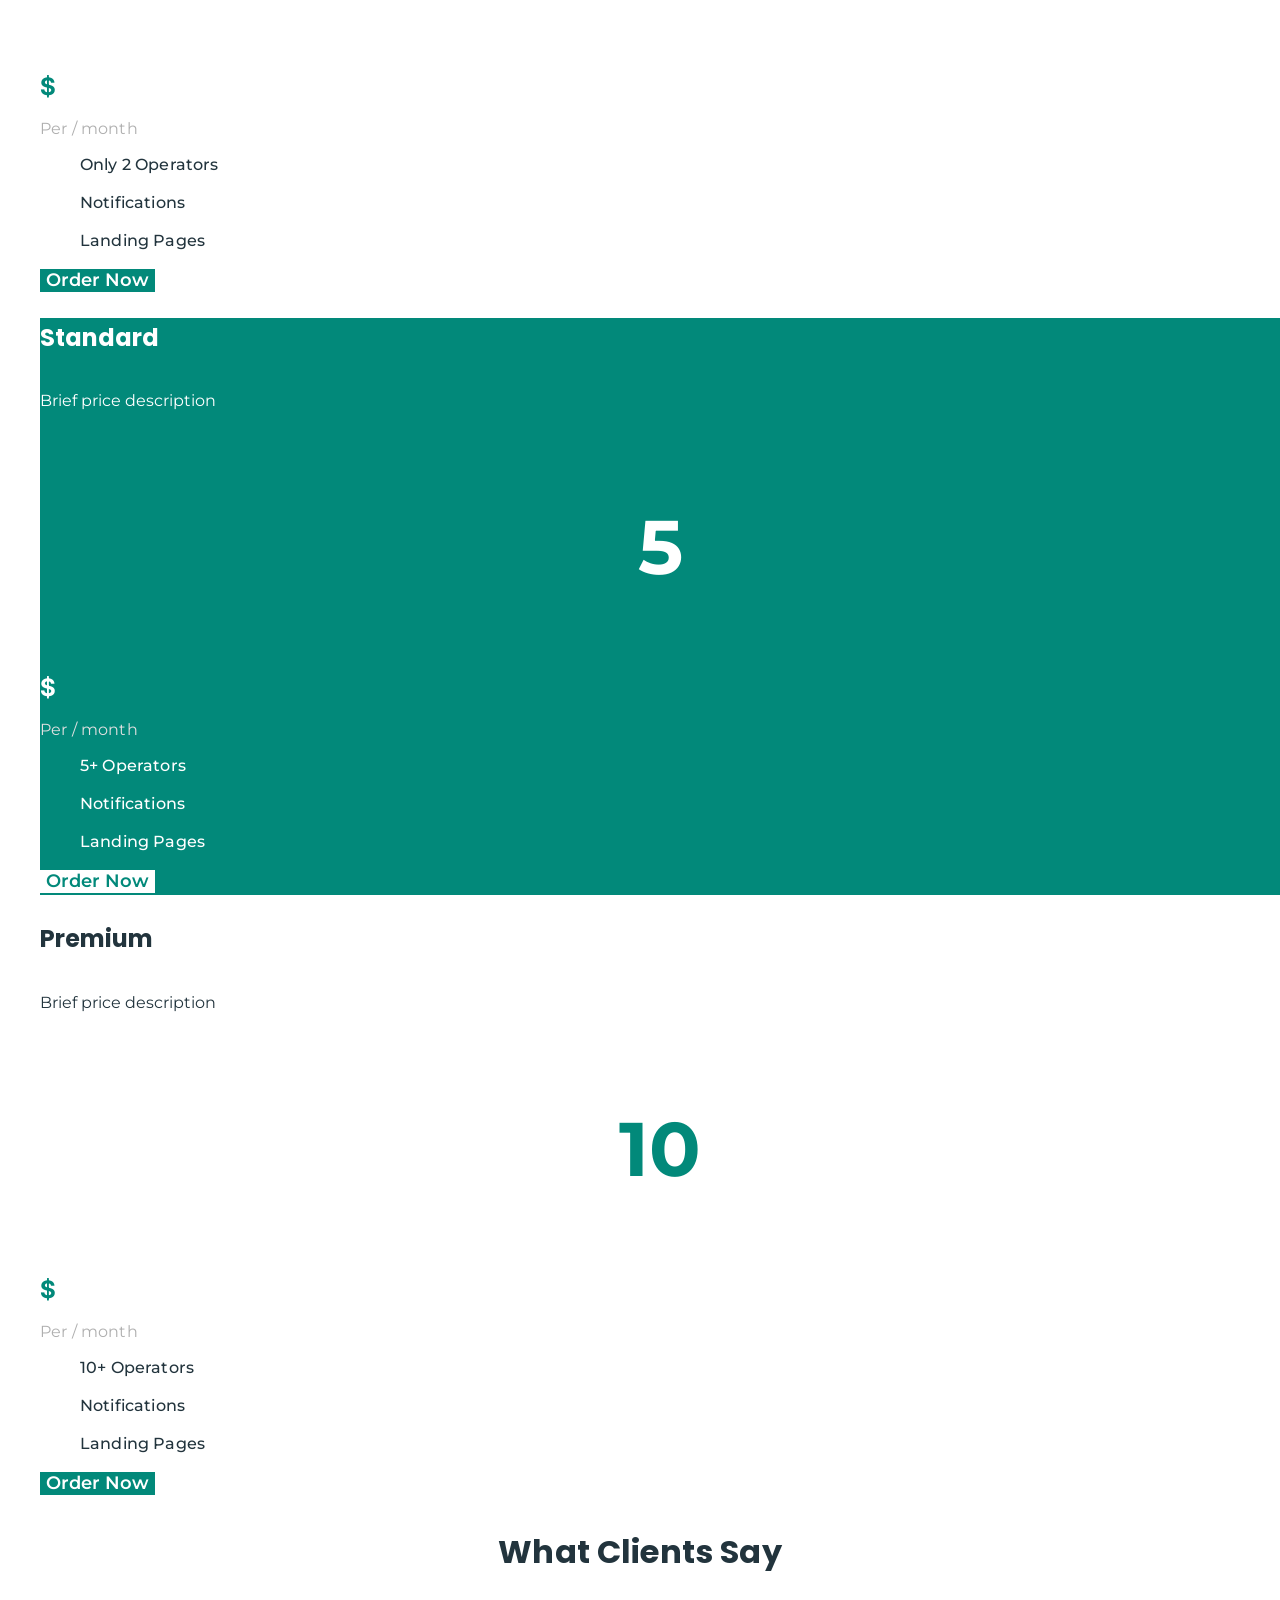
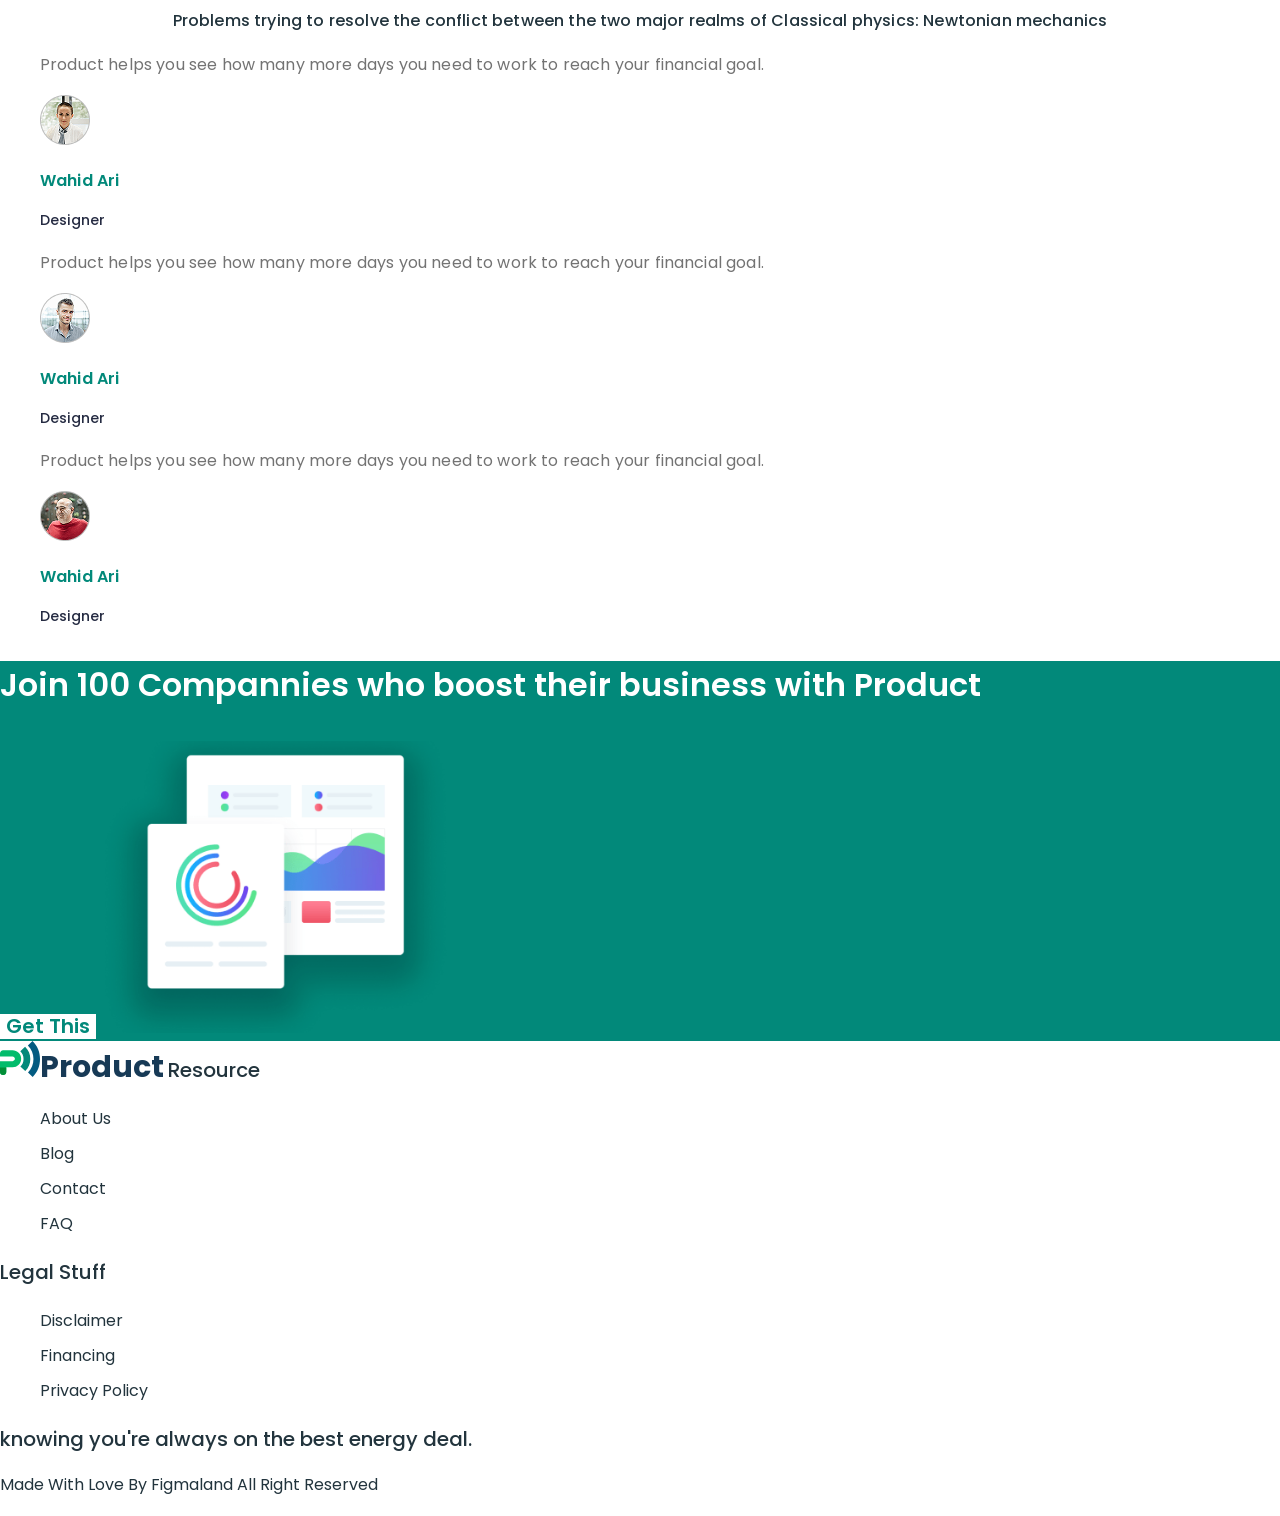
==== commit e64a6427: "add styles index.html" ====
--- a/index.html
+++ b/index.html
@@ -18,13 +18,14 @@
       rel="stylesheet"
     />
     <link rel="stylesheet" href="./css/styles.css" />
+    <link rel="stylesheet" href="./css/product.css" />
   </head>
 
   <body>
     <!-- header -->
     <header class="header">
       <nav class="header-nav">
-        <a class="header-logo" href="">
+        <a class="header-logo logo" href="./index.html">
           <img src="./images/logo.svg" alt="logo" />
           Product
         </a>
@@ -37,10 +38,10 @@
       </nav>
       <ul class="header-list-btn">
         <li class="header-item-btn">
-          <button class="btn-secondary" type="button">Sign In</button>
+          <button class="btn btn-secondary" type="button">Sign In</button>
         </li>
         <li class="header-item-btn">
-          <button class="btn-primary" type="button">Sign Up</button>
+          <button class="btn btn-primary" type="button">Sign Up</button>
         </li>
       </ul>
     </header>
@@ -54,10 +55,10 @@
         </p>
         <ul class="hero-list-btn">
           <li class="hero-item-btn">
-            <button class="btn-primary" type="button">Get started</button>
+            <button class="btn btn-primary" type="button">Get started</button>
           </li>
           <li class="hero-item-btn">
-            <button class="btn-link" type="button">Watch the Video</button>
+            <button class="btn btn-link" type="button">Watch the Video</button>
           </li>
         </ul>
         <img src="./images/hero-img.png" alt="people" width="610" />
@@ -91,7 +92,7 @@
             </p>
           </li>
         </ul>
-        <button class="btn-primary" type="button">SIGN UP NOW</button>
+        <button class="btn btn-primary" type="button">SIGN UP NOW</button>
       </section>
       <!-- Management -->
       <section class="section-management">
@@ -205,7 +206,9 @@
             <p class="list-item-text">I can help marketing strategy</p>
           </li>
         </ul>
-        <button class="btn-primary" type="button">Contact our expert</button>
+        <button class="btn btn-primary" type="button">
+          Contact our expert
+        </button>
       </section>
       <!-- Contents Strategies -->
       <section class="section-contents">
@@ -275,7 +278,7 @@
                 <p>Landing Pages</p>
               </li>
             </ul>
-            <button class="btn-primary" type="button">Order Now</button>
+            <button class="btn btn-primary" type="button">Order Now</button>
           </li>
           <li class="price-card card-current">
             <h3 class="card-title">Standard</h3>
@@ -294,7 +297,9 @@
                 <p>Landing Pages</p>
               </li>
             </ul>
-            <button class="btn-primary" type="button">Order Now</button>
+            <button class="btn btn-primary-light" type="button">
+              Order Now
+            </button>
           </li>
           <li class="price-card">
             <h3 class="card-title">Premium</h3>
@@ -313,67 +318,95 @@
                 <p>Landing Pages</p>
               </li>
             </ul>
-            <button class="btn-primary" type="button">Order Now</button>
+            <button class="btn btn-primary" type="button">Order Now</button>
           </li>
         </ul>
       </section>
       <!-- Feedback -->
-      <section>
-        <h2>What Clients Say</h2>
-        <p>
+      <section class="section-feedback">
+        <h2 class="section-title">What Clients Say</h2>
+        <p class="section-subtitle">
           Problems trying to resolve the conflict between the two major realms
           of Classical physics: Newtonian mechanics
         </p>
-        <ul>
-          <li>
-            <p>
+        <ul class="feedback-cards">
+          <li class="feedback-card">
+            <p class="card-text">
               Product helps you see how many more days you need to work to reach
               your financial goal.
             </p>
             <img src="./images/client-1.png" alt="Woman" width="50" />
-            <h3>Wahid Ari</h3>
-            <p>Designer</p>
-          </li>
-          <li>
-            <p></p>
+            <h3 class="card-title">Wahid Ari</h3>
+            <p class="card-subtitle">Designer</p>
+          </li>
+          <li class="feedback-card">
+            <p class="card-text">
+              Product helps you see how many more days you need to work to reach
+              your financial goal.
+            </p>
             <img src="./images/client-2.png" alt="Man" width="50" />
-            <h3>Wahid Ari</h3>
-            <p>Designer</p>
-          </li>
-          <li>
-            <p></p>
+            <h3 class="card-title">Wahid Ari</h3>
+            <p class="card-subtitle">Designer</p>
+          </li>
+          <li class="feedback-card">
+            <p class="card-text">
+              Product helps you see how many more days you need to work to reach
+              your financial goal.
+            </p>
             <img src="./images/client-3.png" alt="Man" width="50" />
-            <h3>Wahid Ari</h3>
-            <p>Designer</p>
+            <h3 class="card-title">Wahid Ari</h3>
+            <p class="card-subtitle">Designer</p>
           </li>
         </ul>
       </section>
       <!-- Promo -->
-      <section>
-        <h2 hidden>Promo</h2>
-        <p>Join 100 Compannies who boost their business with Product</p>
-        <button>Get This</button>
+      <section class="section-promo">
+        <h2 class="section-title" hidden>Promo</h2>
+        <p class="section-text">
+          Join 100 Compannies who boost their business with Product
+        </p>
+        <button class="btn btn-primary-light" type="button">Get This</button>
         <img src="./images/graphics.png" alt="graphics" width="351" />
       </section>
     </main>
     <!-- footer -->
-    <footer>
-      <a href=""><img src="./images/logo.svg" alt="logo" />Product</a>
-      <b>Resource</b>
-      <ul>
-        <li><a href="">About Us</a></li>
-        <li><a href="">Blog</a></li>
-        <li><a href="">Contact</a></li>
-        <li><a href="">FAQ</a></li>
+    <footer class="footer">
+      <a class="footer-logo logo" href="./index.html">
+        <img src="./images/logo.svg" alt="logo" />Product</a
+      >
+      <b class="footer-nav-heading footer-heading">Resource</b>
+      <ul class="footer-nav-list">
+        <li class="footer-nav-item">
+          <a class="footer-nav-link" href="">About Us</a>
+        </li>
+        <li class="footer-nav-item">
+          <a class="footer-nav-link" href="">Blog</a>
+        </li>
+        <li class="footer-nav-item">
+          <a class="footer-nav-link" href="">Contact</a>
+        </li>
+        <li class="footer-nav-item">
+          <a class="footer-nav-link" href="">FAQ</a>
+        </li>
       </ul>
-      <b>Legal Stuff</b>
-      <ul>
-        <li><a href="">Disclaimer</a></li>
-        <li><a href="">Financing</a></li>
-        <li><a href="">Privacy Policy</a></li>
+      <b class="footer-nav-heading footer-heading">Legal Stuff</b>
+      <ul class="footer-nav-list">
+        <li class="footer-nav-item">
+          <a class="footer-nav-link" href="">Disclaimer</a>
+        </li>
+        <li class="footer-nav-item">
+          <a class="footer-nav-link" href="">Financing</a>
+        </li>
+        <li class="footer-nav-item">
+          <a class="footer-nav-link" href="">Privacy Policy</a>
+        </li>
       </ul>
-      <b>knowing you're always on the best energy deal.</b>
-      <p>Made With Love By Figmaland All Right Reserved</p>
+      <b class="footer-heading"
+        >knowing you're always on the best energy deal.</b
+      >
+      <p class="footer-legal-copyright">
+        Made With Love By Figmaland All Right Reserved
+      </p>
     </footer>
   </body>
 </html>
--- a/css/styles.css
+++ b/css/styles.css
@@ -1,3 +1,4 @@
+/* base */
 body {
     font-family: "Poppins", sans-serif;
     font-weight: 400;
@@ -9,6 +10,7 @@
 
 a {
     text-decoration: none;
+    color: #22343d;
 }
 
 ul,
@@ -19,26 +21,13 @@
 button {
     font-weight: 700;
     cursor: pointer;
-}
-
-.header-logo {
-    font-weight: 700;
-    font-size: 30px;
-    line-height: 0.93;
-    color: #173a56;
-}
-
-.nav-link {
-    line-height: 1.75;
-    color: currentColor;
-}
-
-.nav-link.current {
-    font-weight: 600;
+    outline: none;
+    border: none;
 }
 
 .btn-secondary {
     color: #173a56;
+    background-color: #fff;
 }
 
 .btn-primary {
@@ -46,34 +35,26 @@
     background-color: #02897a;
 }
 
+.btn-primary-light {
+    color: #02897a;
+    background-color: #fff;
+}
+
 .btn-link {
     font-weight: 600;
     text-decoration: underline;
     color: #02897a;
-    outline: none;
     background-color: unset;
-    border: none;
-}
-
-.header-item-btn button {
-    font-weight: 600;
-}
-
-.page-title {
-    font-weight: 700;
-    font-size: 40px;
-    line-height: 1.5;
-    color: #22343d;
-}
-
-.hero-text {
-    font-size: 18px;
-    line-height: 1.55;
 }
 
 .section-title {
     font-weight: 700;
     font-size: 32px;
+    text-align: center;
+}
+
+.section-subtitle {
+    font-weight: 500;
     text-align: center;
 }
 
@@ -87,11 +68,6 @@
     font-size: 16px;
 }
 
-.product-item-title {
-    font-weight: 600;
-    font-size: 22px;
-}
-
 .list-item-title {
     font-weight: 600;
     font-size: 16px;
@@ -103,97 +79,71 @@
     color: #2f281e;
 }
 
-.process-list-item .list-item-text {
-    background-color: #fff;
-}
-
-.section-subtitle {
-    font-weight: 500;
-    text-align: center;
-}
-
-.contents-card-link {
-    color: #22343d;
-}
-
-.price-card {
-    font-family: "Montserrat", sans-serif;
-}
-
 .card-title {
     font-family: "Poppins", sans-serif;
     font-weight: 700;
     font-size: 24px;
 }
 
+.card-subtitle-accent {
+    font-weight: 700;
+}
+
 .card-desc {
     line-height: 2.5;
 }
 
-.contents-card.card-current .card-title {
-    color: #02897a;
+.logo {
+    font-weight: 700;
+    font-size: 30px;
+    line-height: 0.93;
+    color: #173a56;
 }
 
-.contents-card-subtitle {
+
+/* header */
+.nav-link {
     line-height: 1.75;
+    color: currentColor;
 }
 
-.card-subtitle-accent {
-    font-weight: 700;
+.nav-link.current {
+    font-weight: 600;
 }
 
-.card-sum {
-    font-weight: 700;
-    font-size: 76px;
-    line-height: 1.32;
-    letter-spacing: 0em;
-    text-align: center;
-    color: #02897a;
+.header-item-btn button {
+    font-weight: 600;
 }
 
-.card-currency {
-    font-family: "Inter", sans-serif;
-    font-weight: 700;
-    font-size: 24px;
-    line-height: 1.25;
-    letter-spacing: 0em;
-    color: #02897a;
+/* footer */
+.footer-heading {
+    font-weight: 500;
+    font-size: 20px;
+    line-height: 1.5;
 }
 
-.card-period {
-    font-weight: 400;
-    font-size: 16px;
-    line-height: 1.1875;
-    letter-spacing: 0.01em;
-    color: #afafaf;
+.footer-nav-link {
+    line-height: 2.19;
 }
 
-.card-benefits-item {
-    font-weight: 500;
-    line-height: 1.375;
-    letter-spacing: 0.01em;
+.footer-legal-copyright {
+    line-height: 1.88;
 }
 
-.price-card .btn-primary {
-    font-weight: 600;
-    font-size: 18px;
+
+/* section Promo */
+.section-promo {
+    background-color: #02897a;
 }
 
-.price-card.card-current {
-    background-color: #02897a;
+.section-promo .section-text {
+    font-weight: 600;
+    font-size: 32px;
+    line-height: 1.51;
     color: #fff;
 }
 
-.price-card.card-current .card-sum,
-.price-card.card-current .card-currency {
-    color: #fff;
-}
-
-.price-card.card-current .card-period {
-    color: #e0e0e0;
-}
-
-.price-card.card-current .btn-primary {
-    color: #02897a;
-    background-color: #fff;
+.section-promo .btn {
+    font-weight: 600;
+    font-size: 20px;
 }
--- a/css/product.css
+++ b/css/product.css
@@ -0,0 +1,124 @@
+/* section Hero  */
+.page-title {
+    font-weight: 700;
+    font-size: 40px;
+    line-height: 1.5;
+    color: #22343d;
+}
+
+.hero-text {
+    font-size: 18px;
+    line-height: 1.55;
+}
+
+/* section Product */
+.product-item-title {
+    font-weight: 600;
+    font-size: 22px;
+}
+
+.process-list-item .list-item-text {
+    background-color: #fff;
+}
+
+.contents-card-link {
+    color: #22343d;
+}
+
+.price-card {
+    font-family: "Montserrat", sans-serif;
+}
+
+/* section Contents Strategies */
+.contents-card.card-current .card-title {
+    color: #02897a;
+}
+
+.contents-card-subtitle {
+    line-height: 1.75;
+}
+
+/* section Price Table  */
+.card-sum {
+    font-weight: 700;
+    font-size: 76px;
+    line-height: 1.32;
+    letter-spacing: 0em;
+    text-align: center;
+    color: #02897a;
+}
+
+.card-currency {
+    font-family: "Inter", sans-serif;
+    font-weight: 700;
+    font-size: 24px;
+    line-height: 1.25;
+    letter-spacing: 0em;
+    color: #02897a;
+}
+
+.card-period {
+    font-weight: 400;
+    font-size: 16px;
+    line-height: 1.1875;
+    letter-spacing: 0.01em;
+    color: #afafaf;
+}
+
+.card-benefits-item {
+    font-weight: 500;
+    line-height: 1.375;
+    letter-spacing: 0.01em;
+}
+
+.price-card .btn {
+    font-weight: 600;
+    font-size: 18px;
+}
+
+.price-card.card-current {
+    background-color: #02897a;
+    color: #fff;
+}
+
+.price-card.card-current .card-sum,
+.price-card.card-current .card-currency {
+    color: #fff;
+}
+
+.price-card.card-current .card-period {
+    color: #e0e0e0;
+}
+
+/* feedback */
+.section-feedback .section-title {
+    line-height: 1.78;
+}
+
+.section-feedback .section-subtitle {
+    line-height: 1.75;
+    text-align: center;
+}
+
+.section-feedback {
+    letter-spacing: 0.01em;
+}
+
+.section-feedback .card-text {
+    line-height: 1.75;
+    color: #737373;
+}
+
+.section-feedback .card-title {
+    line-height: 1.5;
+    color: #02897a;
+    font-weight: 600;
+    font-size: 16px;
+}
+
+.section-feedback .card-subtitle {
+    font-weight: 500;
+    font-size: 14px;
+    line-height: 1.7;
+    color: #252b42;
+}
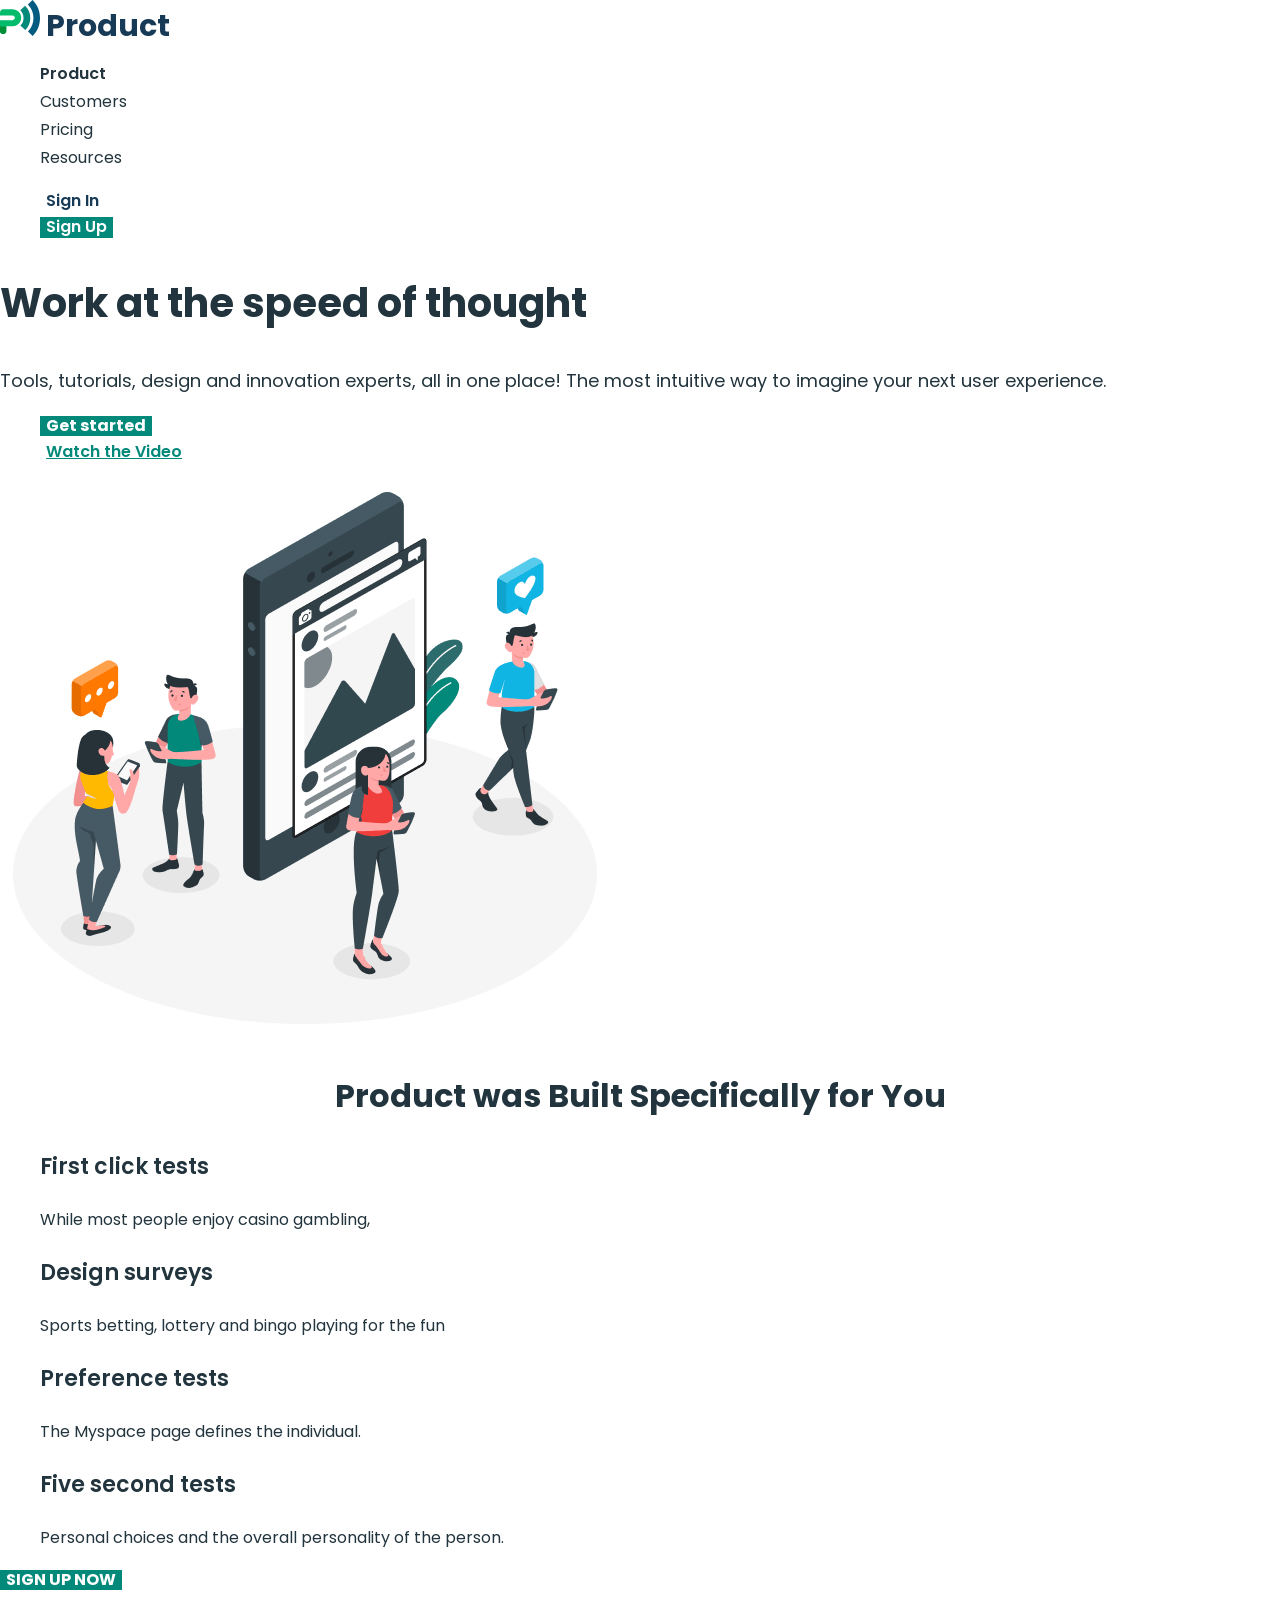
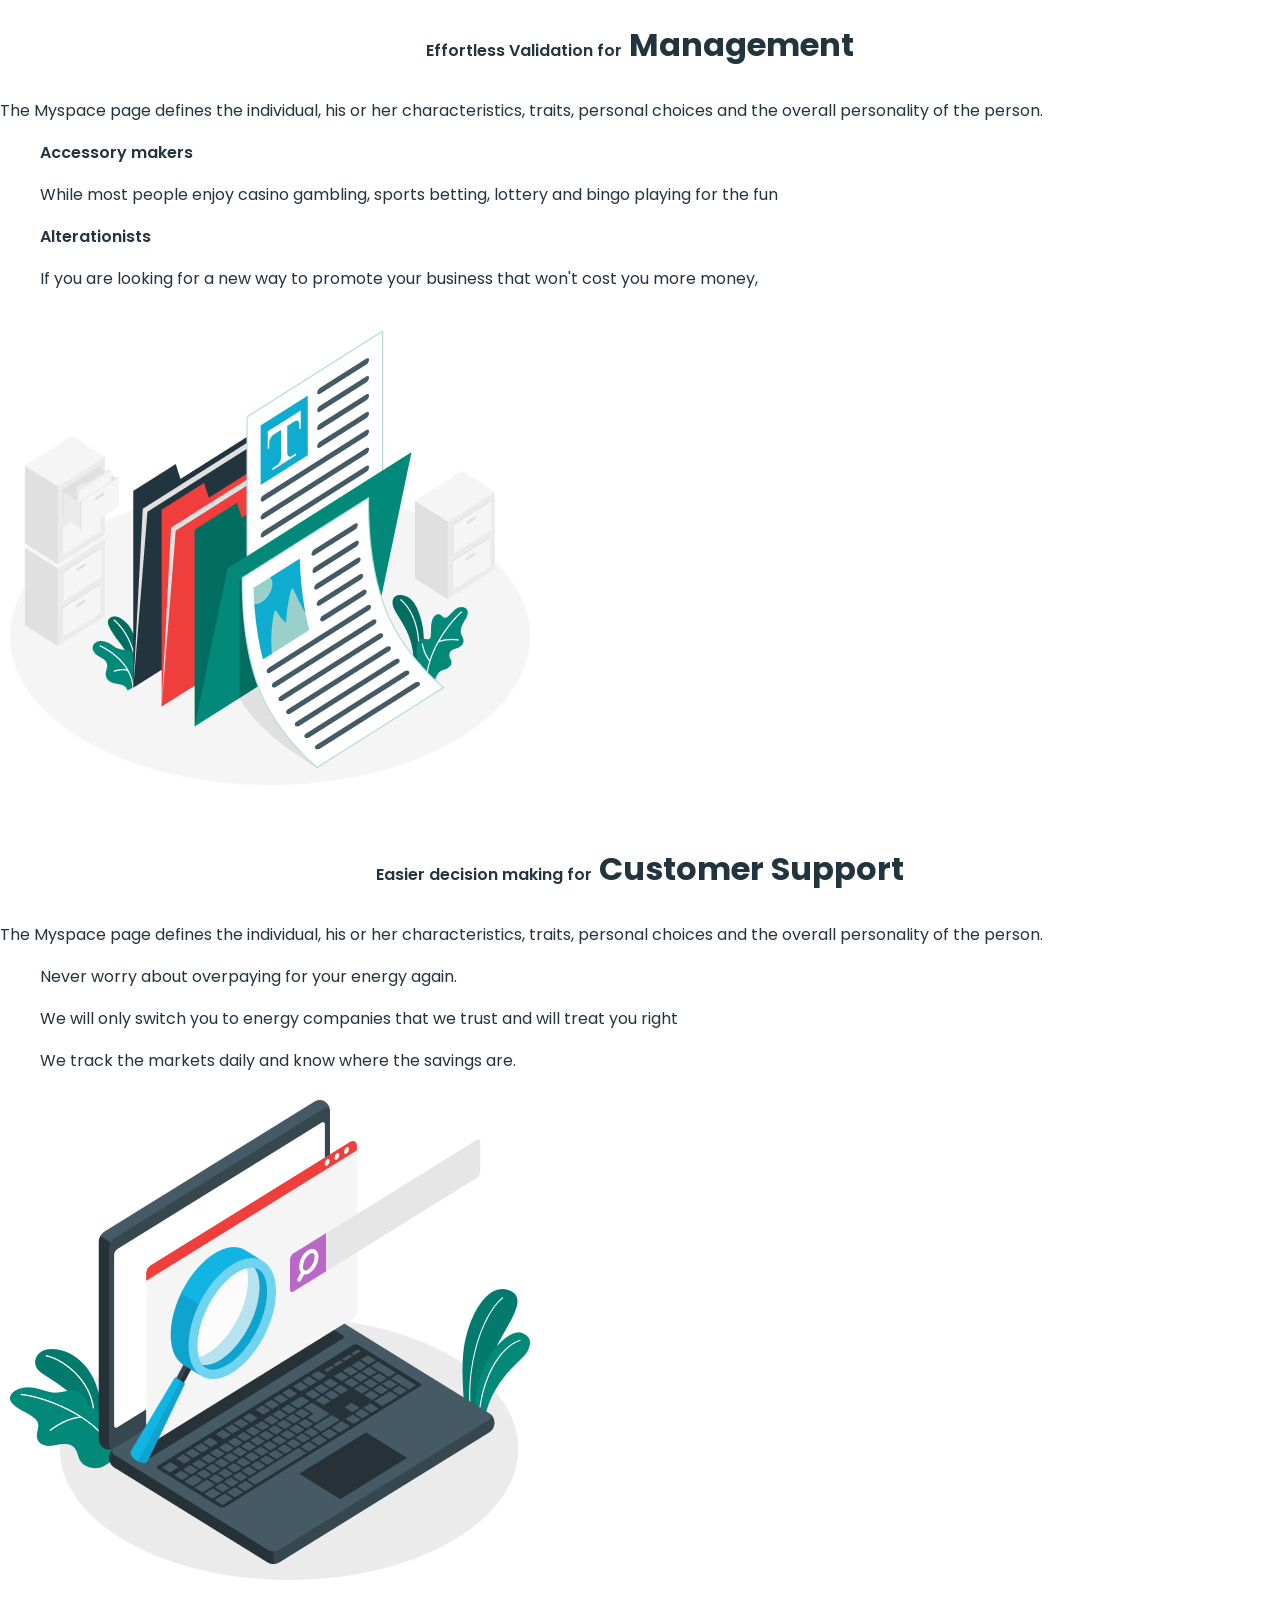
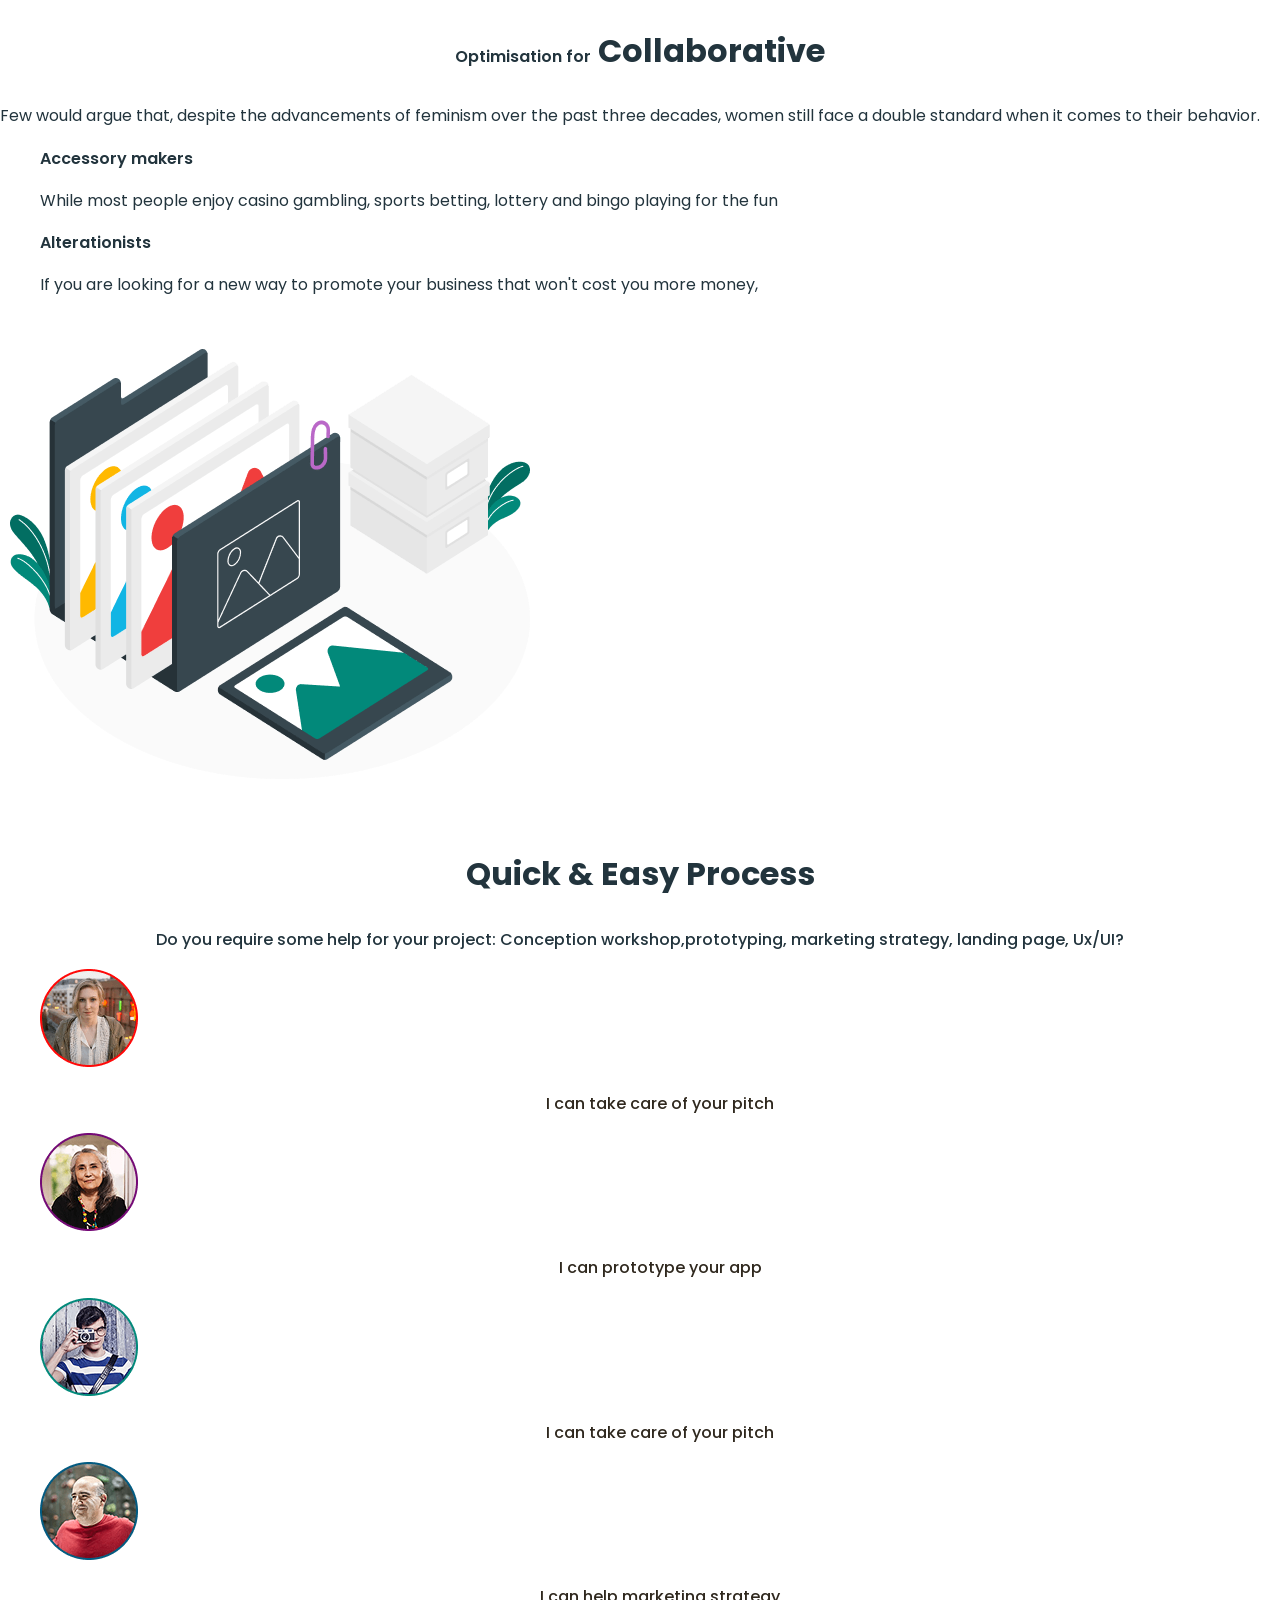
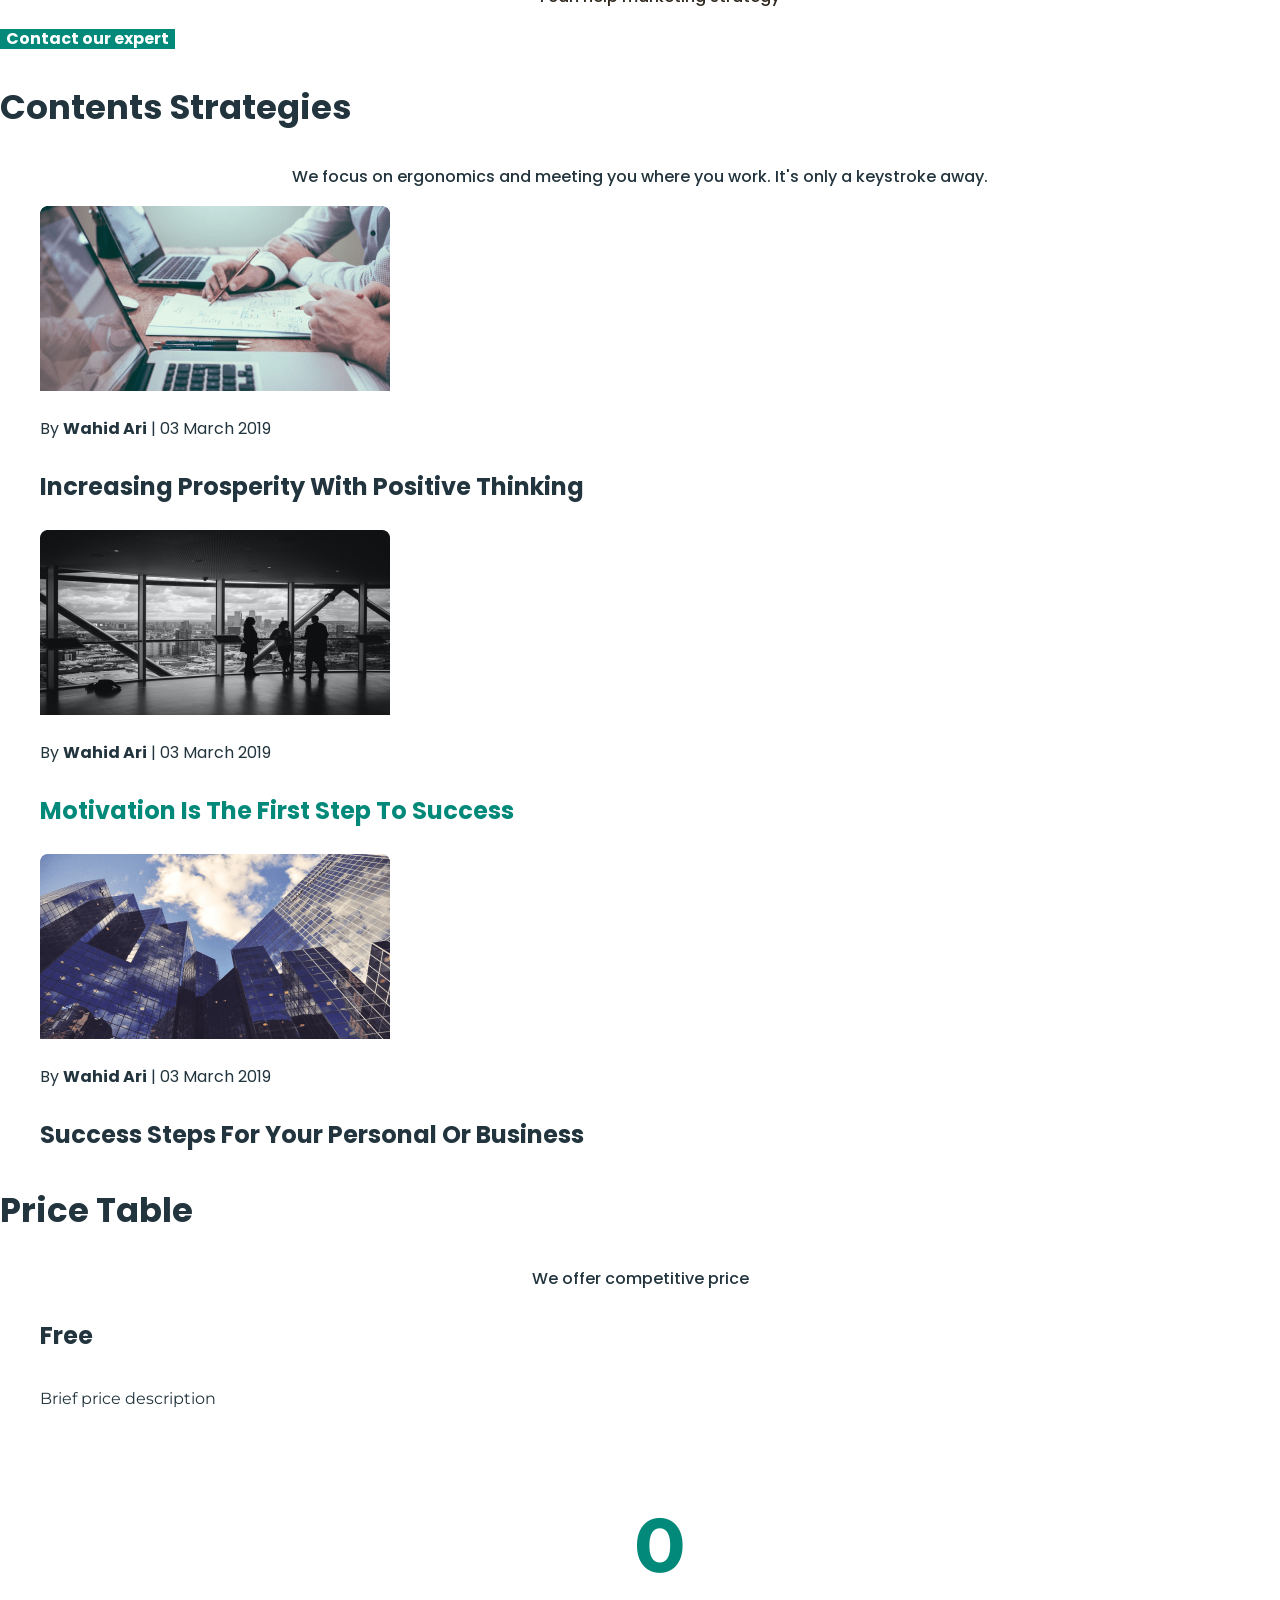
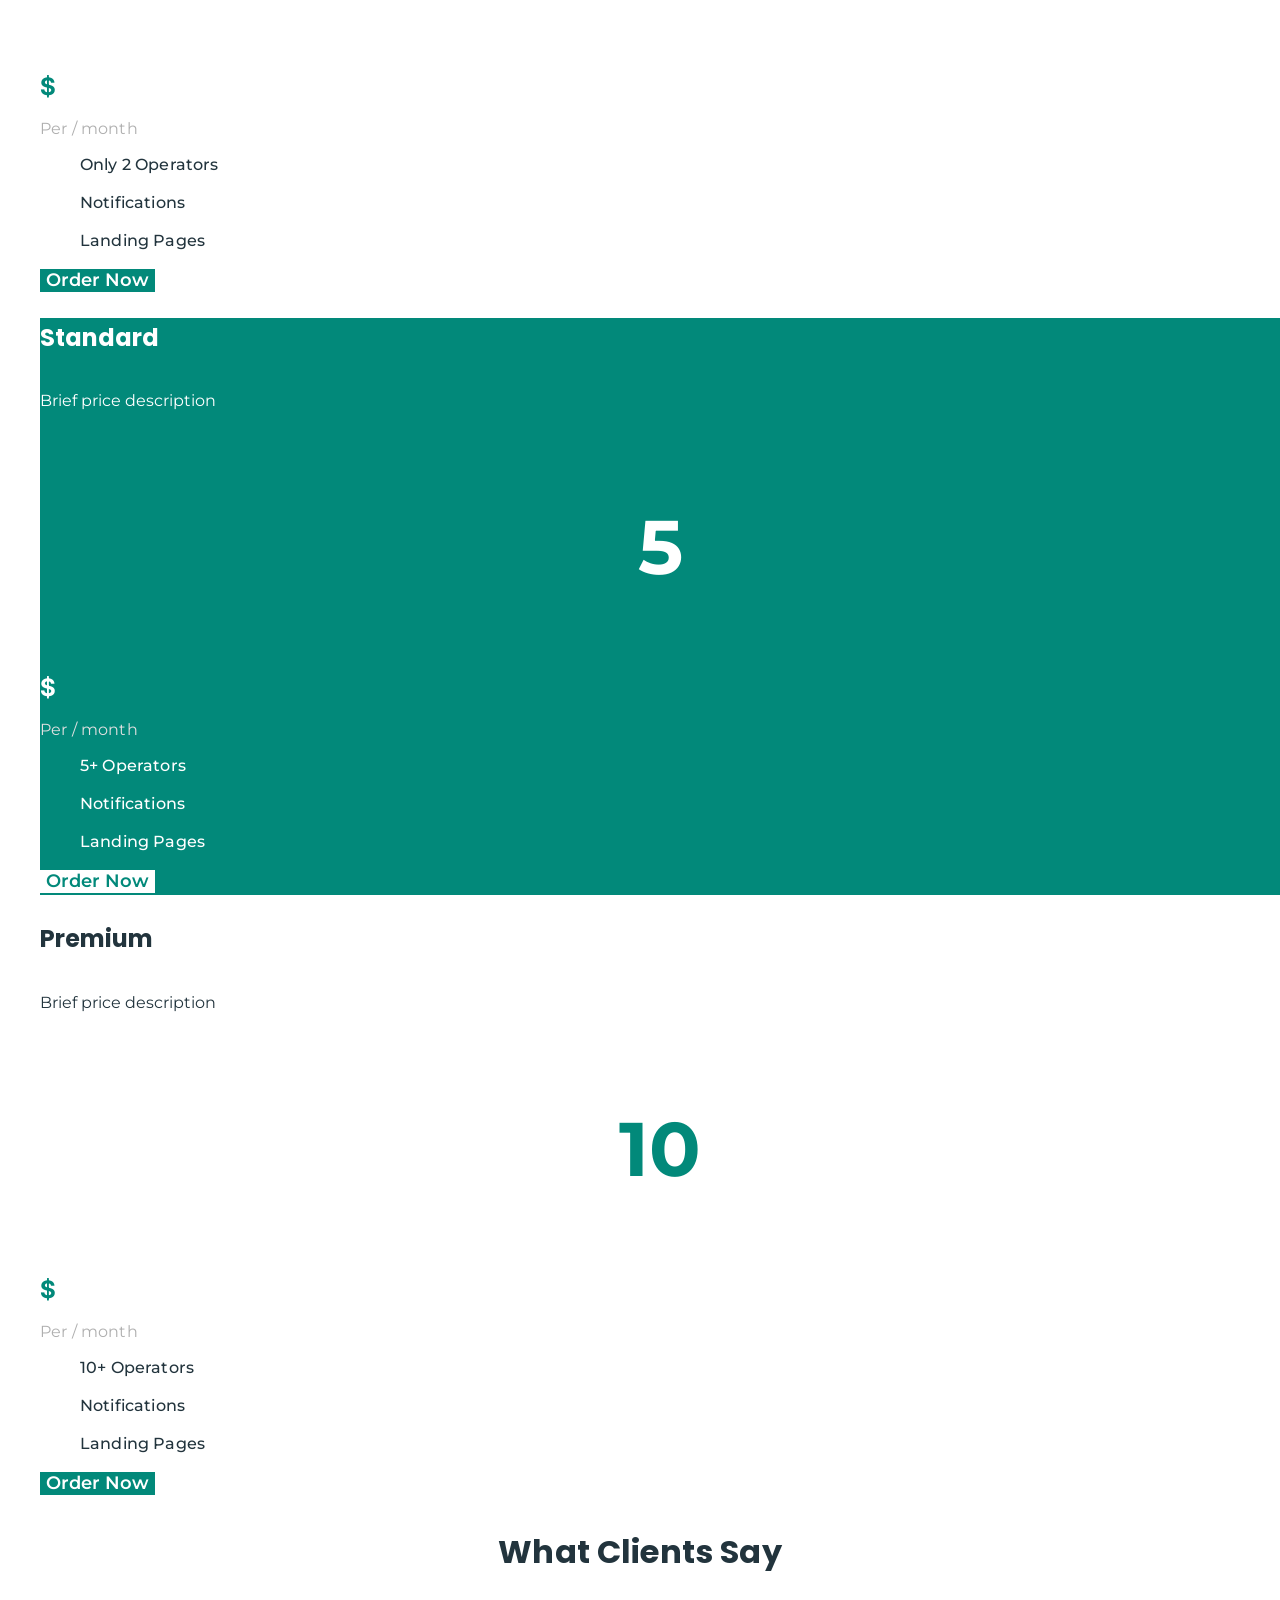
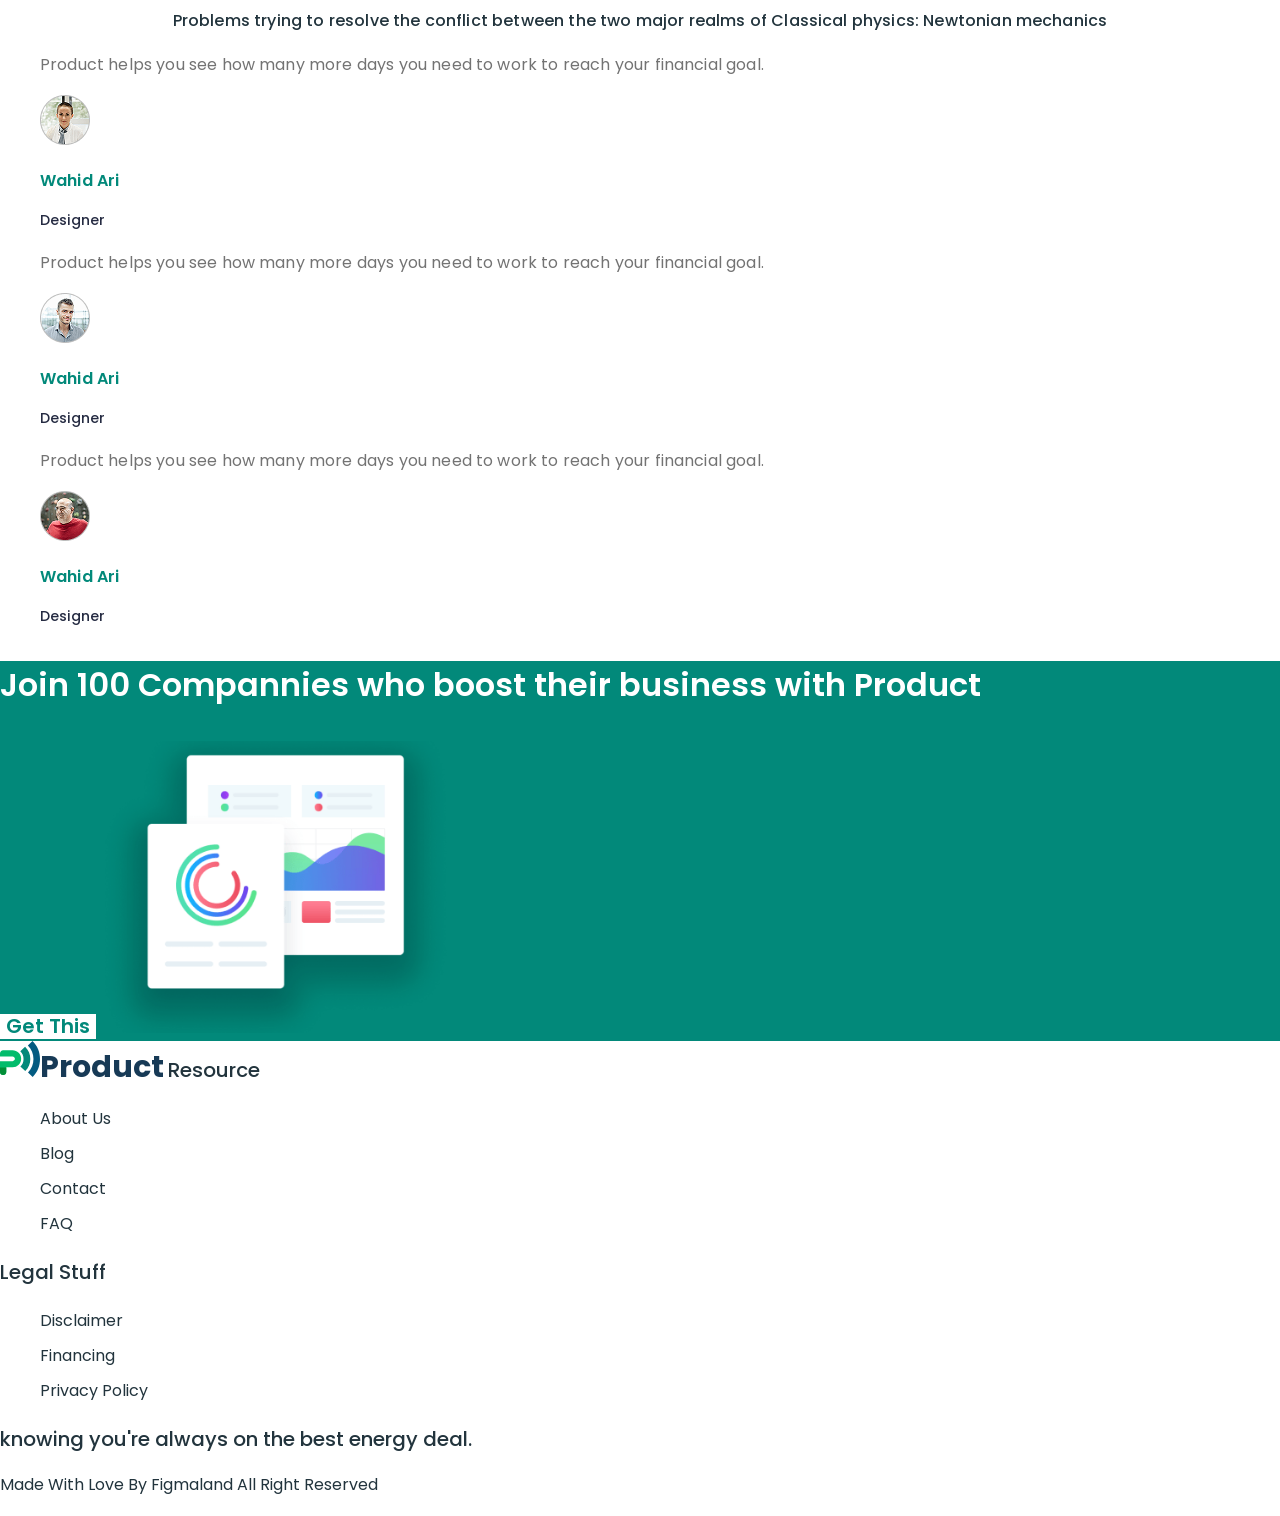
==== commit 0d8944db: "add new styles and update pages (product, customers, pricing, index)" ====
--- a/index.html
+++ b/index.html
@@ -278,7 +278,9 @@
                 <p>Landing Pages</p>
               </li>
             </ul>
-            <button class="btn btn-primary" type="button">Order Now</button>
+            <button class="btn btn-font-s btn-primary" type="button">
+              Order Now
+            </button>
           </li>
           <li class="price-card card-current">
             <h3 class="card-title">Standard</h3>
@@ -297,7 +299,7 @@
                 <p>Landing Pages</p>
               </li>
             </ul>
-            <button class="btn btn-primary-light" type="button">
+            <button class="btn btn-font-s btn-primary-light" type="button">
               Order Now
             </button>
           </li>
@@ -318,7 +320,9 @@
                 <p>Landing Pages</p>
               </li>
             </ul>
-            <button class="btn btn-primary" type="button">Order Now</button>
+            <button class="btn btn-font-s btn-primary" type="button">
+              Order Now
+            </button>
           </li>
         </ul>
       </section>
--- a/css/styles.css
+++ b/css/styles.css
@@ -47,10 +47,34 @@
     background-color: unset;
 }
 
+.btn-font-s {
+    font-family: "Montserrat", sans-serif;
+    font-weight: 600;
+    font-size: 18px;
+}
+
+.page-title,
+.page-subtitle {
+    font-weight: 700;
+    font-size: 40px;
+    color: #22343d;
+}
+
 .section-title {
     font-weight: 700;
     font-size: 32px;
     text-align: center;
+}
+
+.section-title-bg,
+.section-subtitle-bg {
+    font-weight: 700;
+    font-size: 34px;
+}
+
+.section-title-accent {
+    font-weight: 600;
+    font-size: 16px;
 }
 
 .section-subtitle {
@@ -58,25 +82,14 @@
     text-align: center;
 }
 
-.section-title-bg {
-    font-weight: 700;
-    font-size: 34px;
-}
-
-.section-title-accent {
-    font-weight: 600;
-    font-size: 16px;
-}
-
 .list-item-title {
     font-weight: 600;
     font-size: 16px;
 }
 
-.list-item-text {
-    font-weight: 500;
-    text-align: center;
-    color: #2f281e;
+.list-item-title-bg {
+    font-weight: 600;
+    font-size: 24px;
 }
 
 .card-title {
@@ -107,13 +120,11 @@
     color: currentColor;
 }
 
-.nav-link.current {
-    font-weight: 600;
-}
-
+.nav-link.current,
 .header-item-btn button {
     font-weight: 600;
 }
+
 
 /* footer */
 .footer-heading {
@@ -131,6 +142,54 @@
 }
 
 
+/* section Price Table  */
+.card-sum {
+    font-weight: 700;
+    font-size: 76px;
+    line-height: 1.32;
+    letter-spacing: 0em;
+    text-align: center;
+    color: #02897a;
+}
+
+.card-currency {
+    font-family: "Inter", sans-serif;
+    font-weight: 700;
+    font-size: 24px;
+    line-height: 1.25;
+    letter-spacing: 0em;
+    color: #02897a;
+}
+
+.card-period {
+    font-weight: 400;
+    font-size: 16px;
+    line-height: 1.1875;
+    letter-spacing: 0.01em;
+    color: #afafaf;
+}
+
+.card-benefits-item {
+    font-weight: 500;
+    line-height: 1.375;
+    letter-spacing: 0.01em;
+}
+
+.price-card.card-current {
+    background-color: #02897a;
+    color: #fff;
+}
+
+.price-card.card-current .card-sum,
+.price-card.card-current .card-currency {
+    color: #fff;
+}
+
+.price-card.card-current .card-period {
+    color: #e0e0e0;
+}
+
+
 /* section Promo */
 .section-promo {
     background-color: #02897a;
--- a/css/product.css
+++ b/css/product.css
@@ -1,9 +1,6 @@
 /* section Hero  */
-.page-title {
-    font-weight: 700;
-    font-size: 40px;
+.section-hero .page-title {
     line-height: 1.5;
-    color: #22343d;
 }
 
 .hero-text {
@@ -11,23 +8,28 @@
     line-height: 1.55;
 }
 
+
 /* section Product */
 .product-item-title {
     font-weight: 600;
     font-size: 22px;
 }
 
-.process-list-item .list-item-text {
+
+/* section Price Table */
+.price-card {
+    font-family: "Montserrat", sans-serif;
+}
+
+
+/* section Process */
+.process-list .list-item-text {
+    font-weight: 500;
+    text-align: center;
+    color: #2f281e;
     background-color: #fff;
 }
 
-.contents-card-link {
-    color: #22343d;
-}
-
-.price-card {
-    font-family: "Montserrat", sans-serif;
-}
 
 /* section Contents Strategies */
 .contents-card.card-current .card-title {
@@ -38,59 +40,12 @@
     line-height: 1.75;
 }
 
-/* section Price Table  */
-.card-sum {
-    font-weight: 700;
-    font-size: 76px;
-    line-height: 1.32;
-    letter-spacing: 0em;
-    text-align: center;
-    color: #02897a;
+.contents-card-link {
+    color: #22343d;
 }
 
-.card-currency {
-    font-family: "Inter", sans-serif;
-    font-weight: 700;
-    font-size: 24px;
-    line-height: 1.25;
-    letter-spacing: 0em;
-    color: #02897a;
-}
 
-.card-period {
-    font-weight: 400;
-    font-size: 16px;
-    line-height: 1.1875;
-    letter-spacing: 0.01em;
-    color: #afafaf;
-}
-
-.card-benefits-item {
-    font-weight: 500;
-    line-height: 1.375;
-    letter-spacing: 0.01em;
-}
-
-.price-card .btn {
-    font-weight: 600;
-    font-size: 18px;
-}
-
-.price-card.card-current {
-    background-color: #02897a;
-    color: #fff;
-}
-
-.price-card.card-current .card-sum,
-.price-card.card-current .card-currency {
-    color: #fff;
-}
-
-.price-card.card-current .card-period {
-    color: #e0e0e0;
-}
-
-/* feedback */
+/* section feedback */
 .section-feedback .section-title {
     line-height: 1.78;
 }
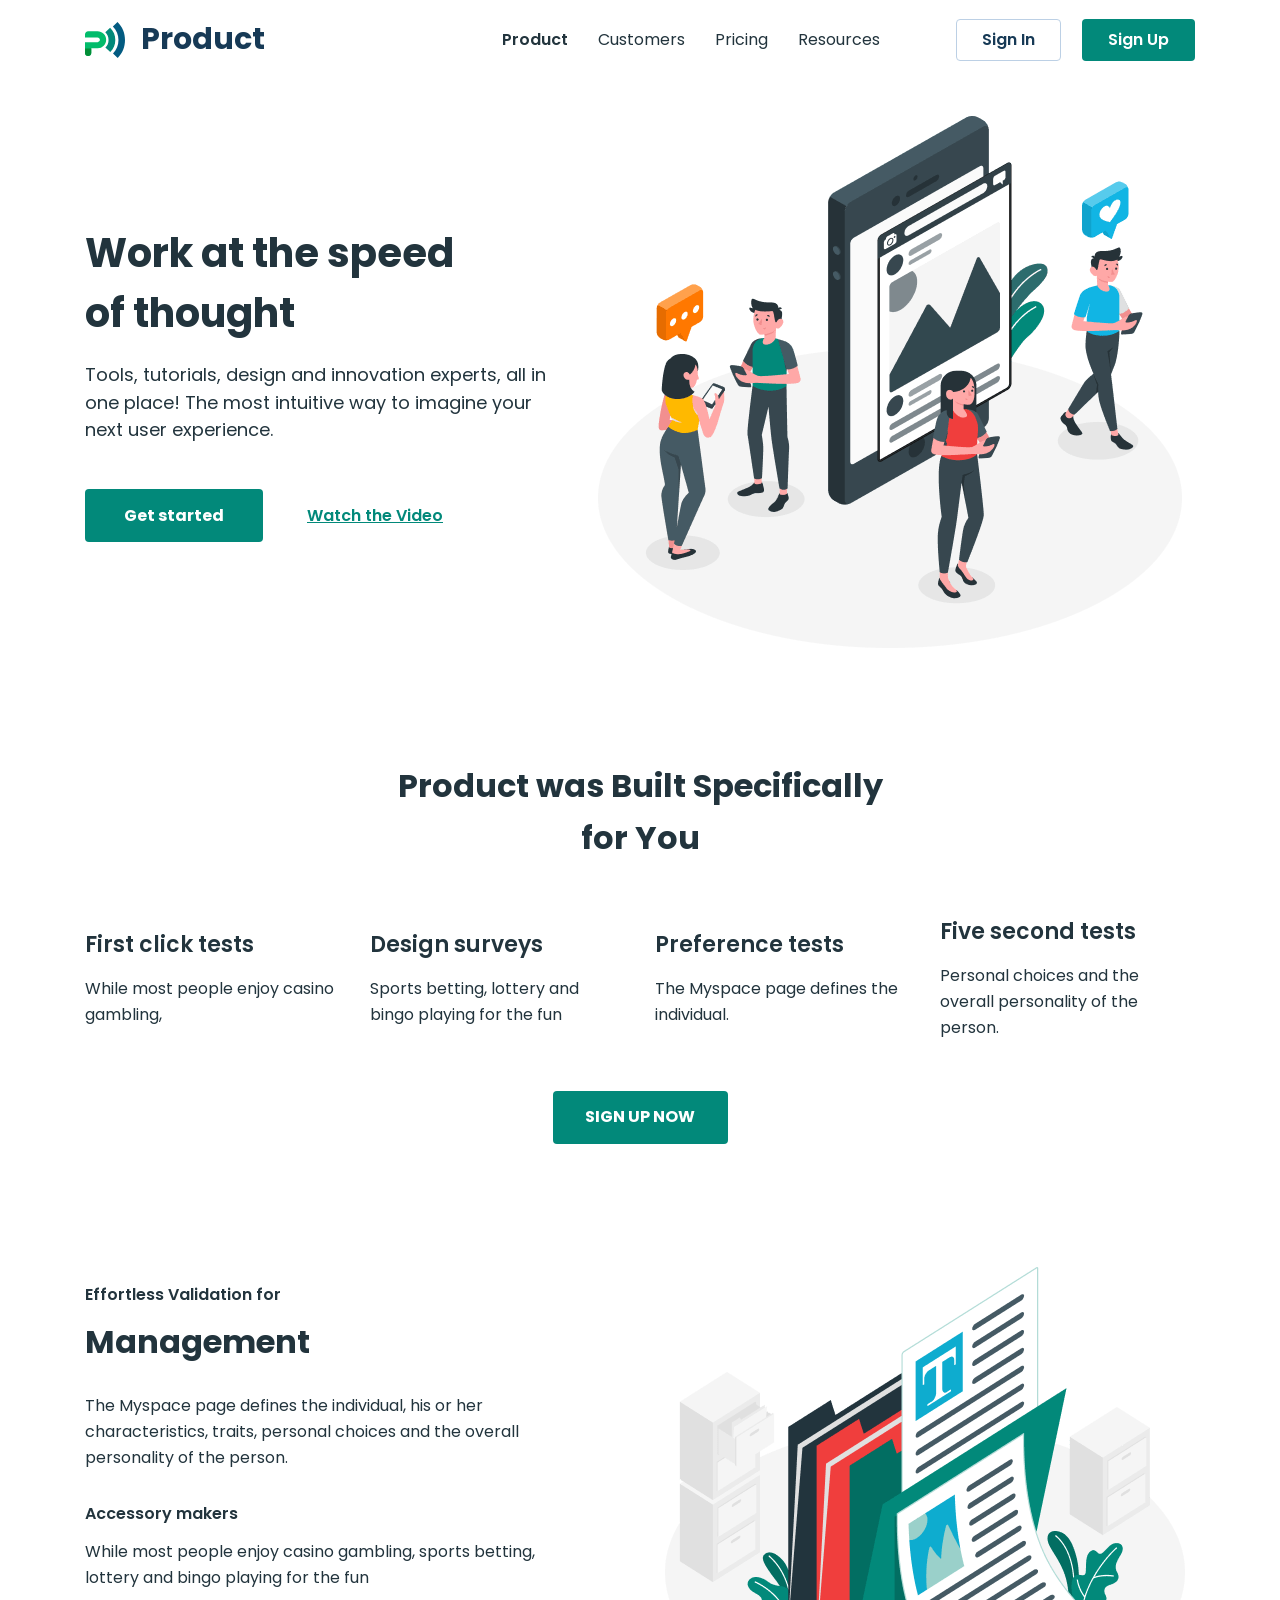
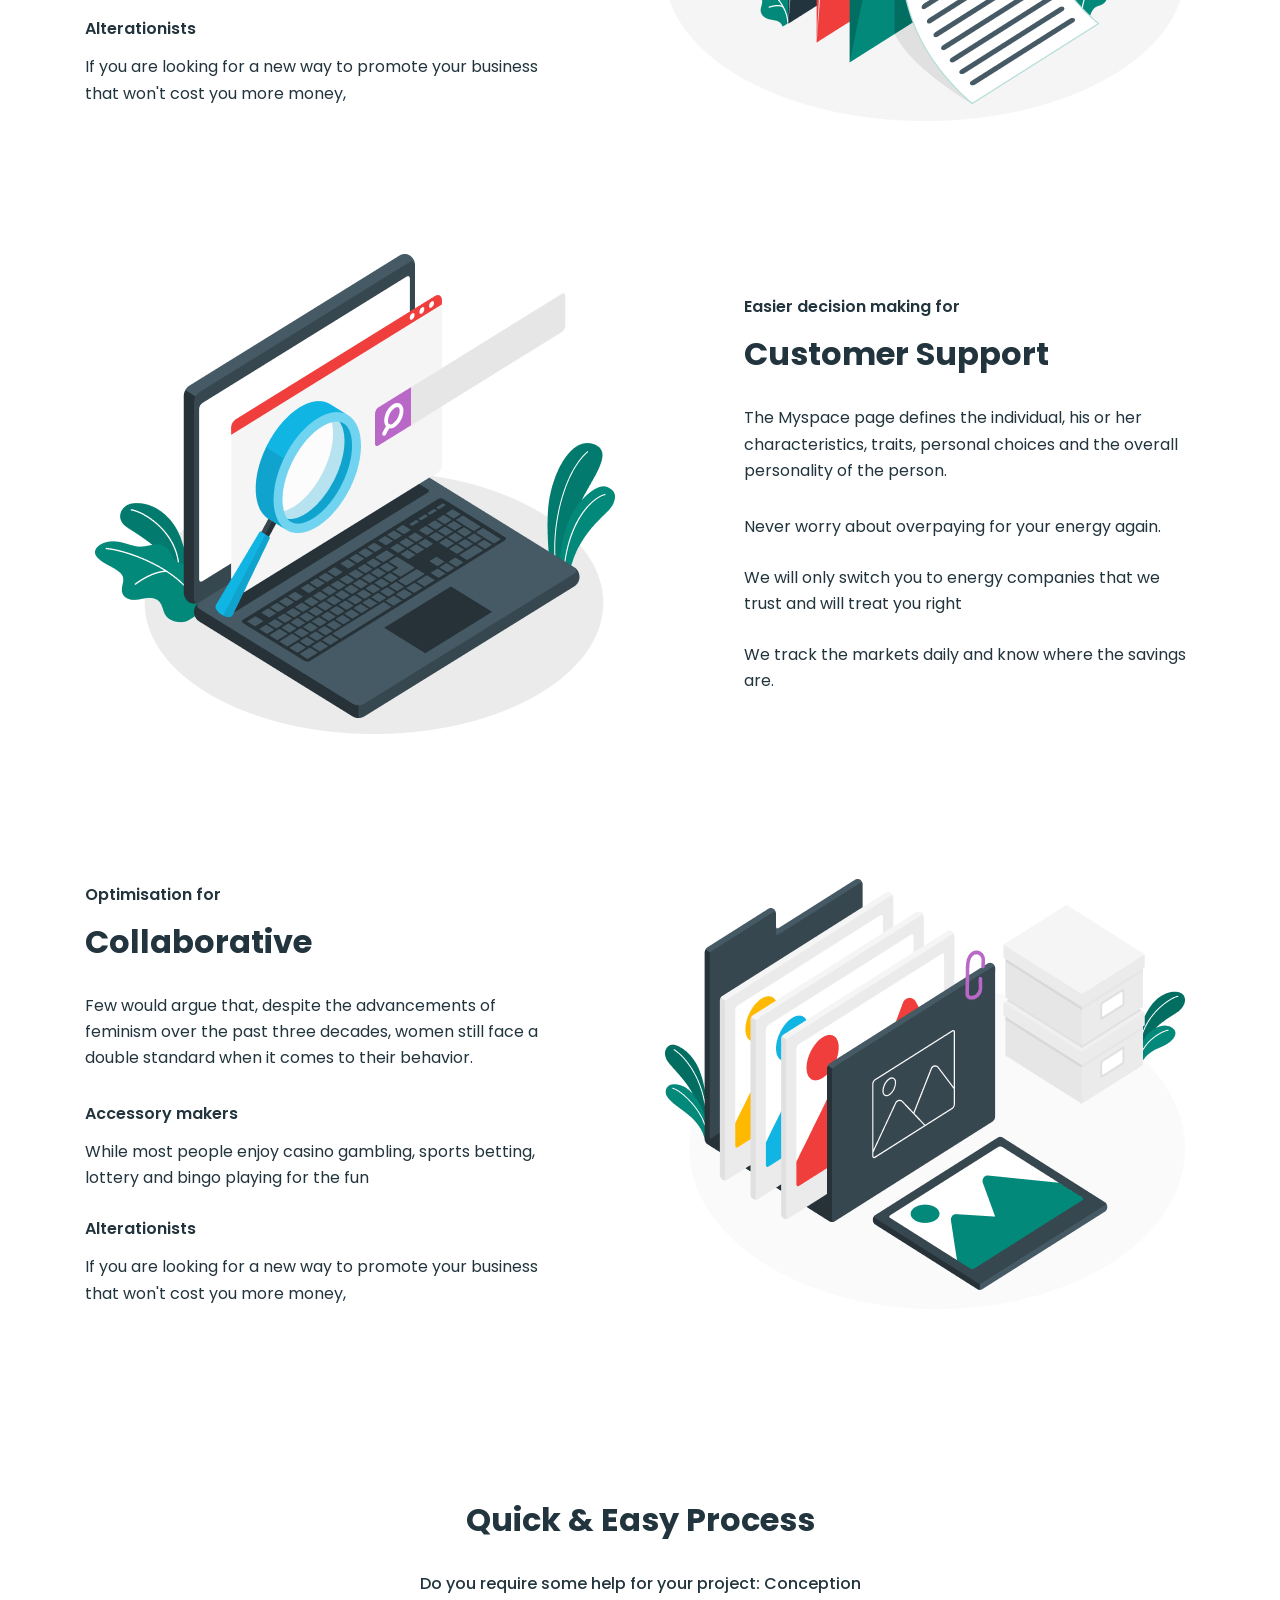
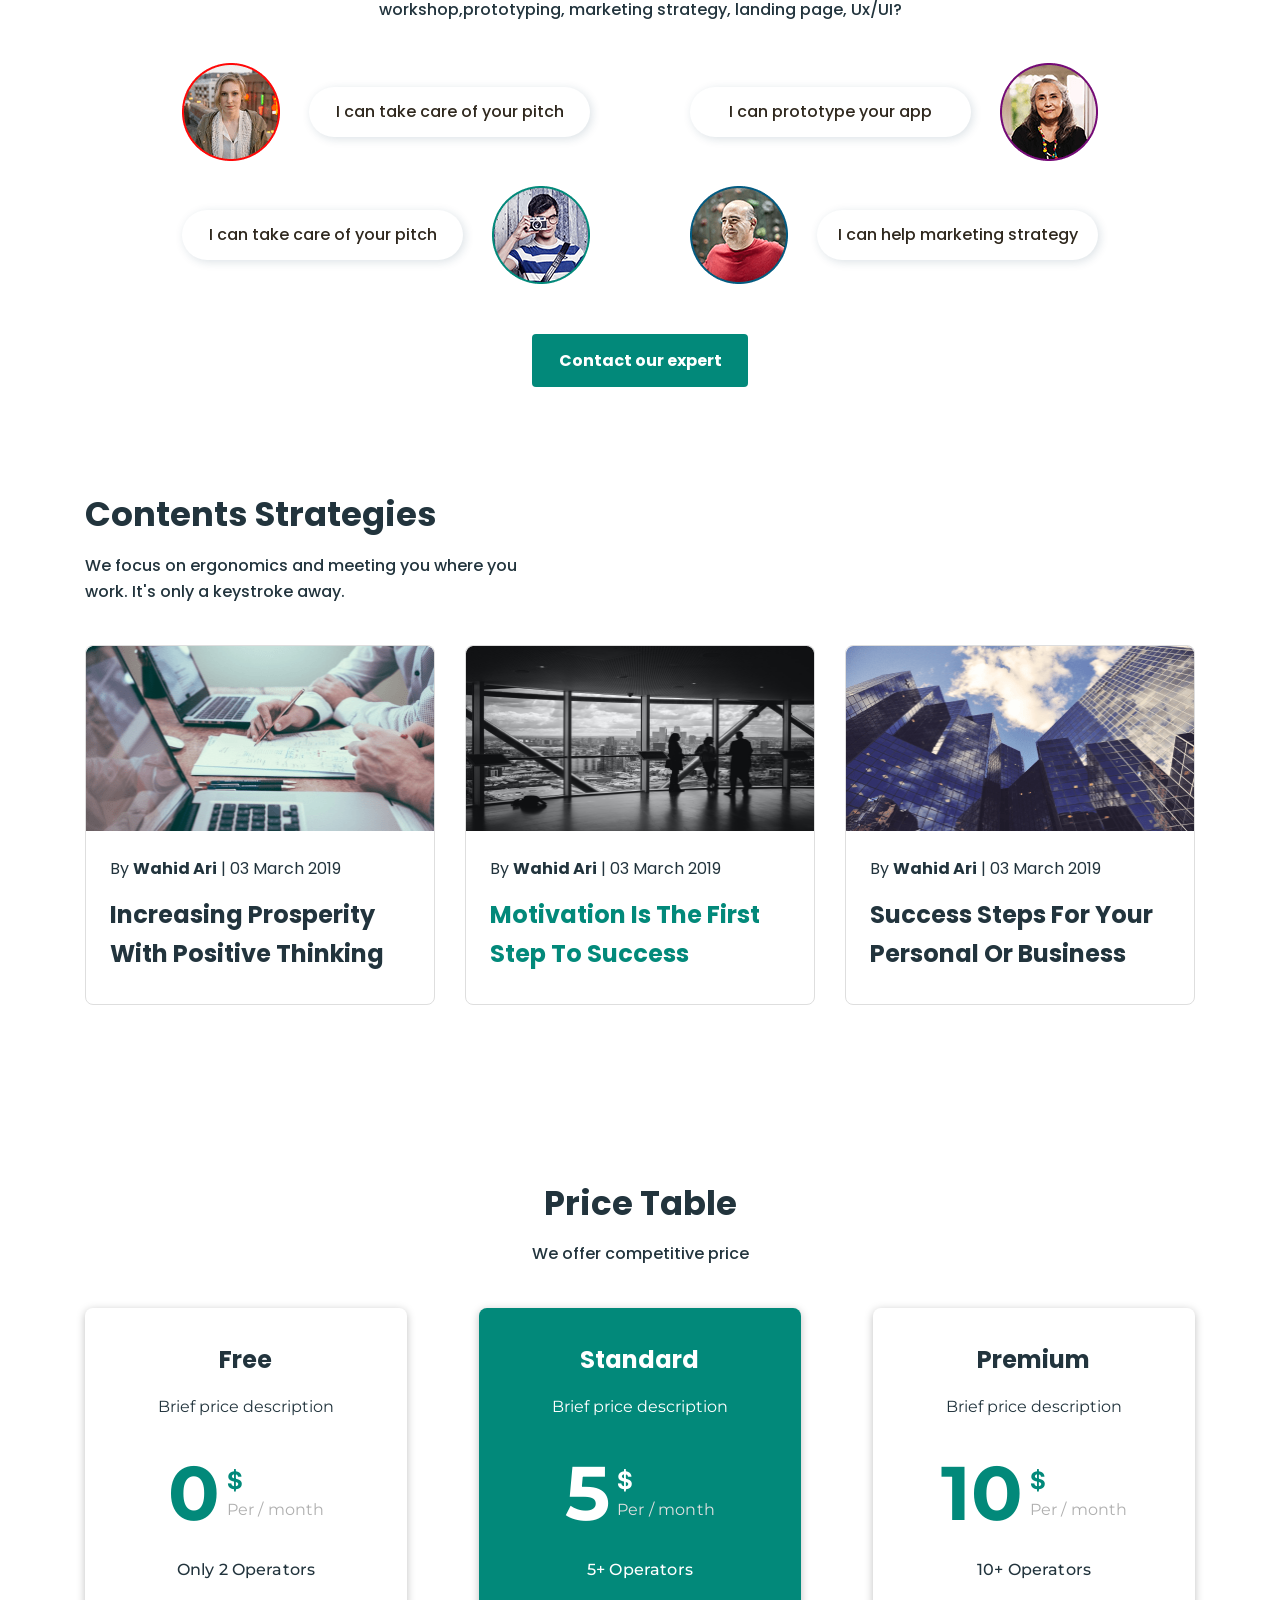
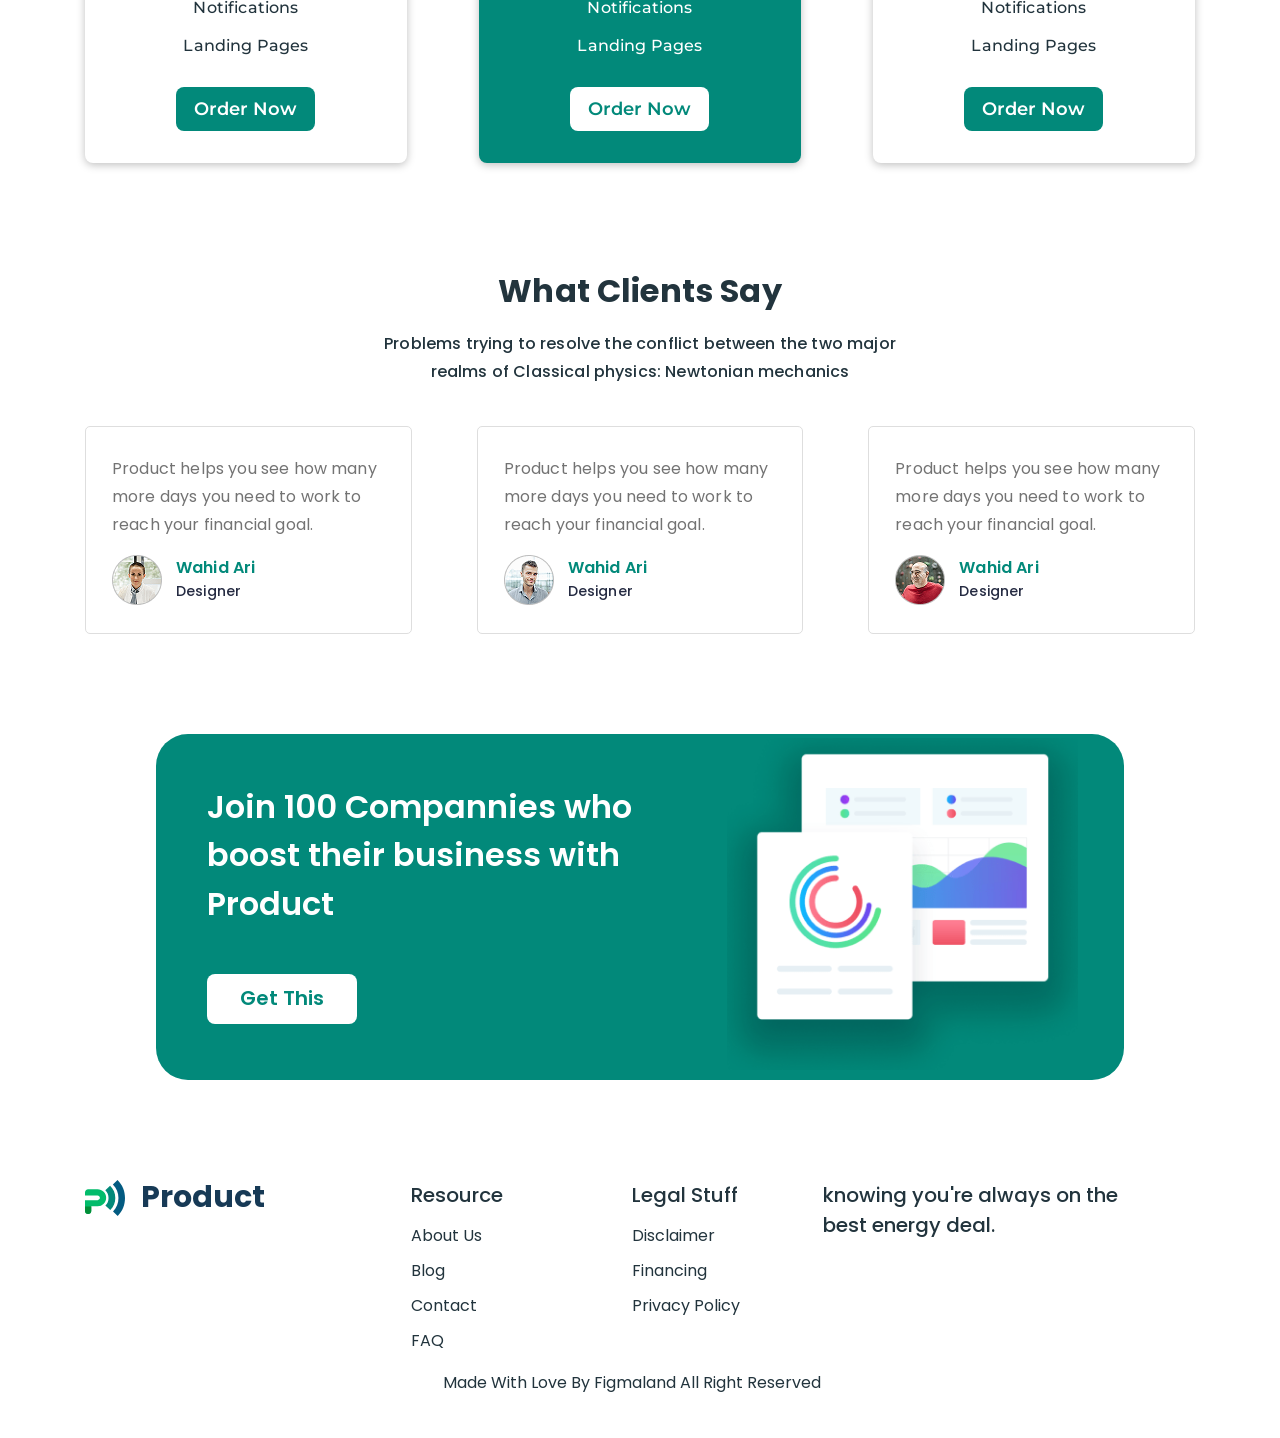
==== commit 096b691b: "Update styles" ====
--- a/index.html
+++ b/index.html
@@ -4,18 +4,18 @@
     <meta charset="UTF-8" />
     <meta name="viewport" content="width=device-width, initial-scale=1.0" />
     <title>Business promotion</title>
+    <link rel="preconnect" href="https://fonts.googleapis.com" />
+    <link rel="preconnect" href="https://fonts.gstatic.com" crossorigin />
+    <link
+      href="https://fonts.googleapis.com/css2?family=Inter:opsz,wght@14..32,100..900&family=Montserrat:wght@100..900&family=Poppins:wght@400;500;600;700;800&display=swap"
+      rel="stylesheet"
+    />
     <link
       rel="stylesheet"
       href="https://cdnjs.cloudflare.com/ajax/libs/modern-normalize/3.0.1/modern-normalize.min.css"
       integrity="sha512-q6WgHqiHlKyOqslT/lgBgodhd03Wp4BEqKeW6nNtlOY4quzyG3VoQKFrieaCeSnuVseNKRGpGeDU3qPmabCANg=="
       crossorigin="anonymous"
       referrerpolicy="no-referrer"
-    />
-    <link rel="preconnect" href="https://fonts.googleapis.com" />
-    <link rel="preconnect" href="https://fonts.gstatic.com" crossorigin />
-    <link
-      href="https://fonts.googleapis.com/css2?family=Asap+Condensed:ital,wght@0,200;0,300;0,400;0,500;0,600;0,700;0,800;0,900;1,200;1,300;1,400;1,500;1,600;1,700;1,800;1,900&family=Inter:ital,opsz,wght@0,14..32,100..900;1,14..32,100..900&family=Montserrat:ital,wght@0,100..900;1,100..900&family=Poppins:ital,wght@0,100;0,200;0,300;0,400;0,500;0,600;0,700;0,800;0,900;1,100;1,200;1,300;1,400;1,500;1,600;1,700;1,800;1,900&family=Roboto:ital,wght@0,100..900;1,100..900&display=swap"
-      rel="stylesheet"
     />
     <link rel="stylesheet" href="./css/styles.css" />
     <link rel="stylesheet" href="./css/product.css" />
@@ -24,393 +24,540 @@
   <body>
     <!-- header -->
     <header class="header">
-      <nav class="header-nav">
-        <a class="header-logo logo" href="./index.html">
-          <img src="./images/logo.svg" alt="logo" />
-          Product
-        </a>
-        <ul class="nav-list">
-          <li><a class="nav-link current" href="">Product</a></li>
-          <li><a class="nav-link" href="./customers.html">Customers</a></li>
-          <li><a class="nav-link" href="./pricing.html">Pricing</a></li>
-          <li><a class="nav-link" href="">Resources</a></li>
-        </ul>
-      </nav>
-      <ul class="header-list-btn">
-        <li class="header-item-btn">
-          <button class="btn btn-secondary" type="button">Sign In</button>
-        </li>
-        <li class="header-item-btn">
-          <button class="btn btn-primary" type="button">Sign Up</button>
-        </li>
-      </ul>
-    </header>
-    <main>
-      <!-- Hero -->
-      <section class="section-hero">
-        <h1 class="page-title">Work at the speed of thought</h1>
-        <p class="hero-text">
-          Tools, tutorials, design and innovation experts, all in one place! The
-          most intuitive way to imagine your next user experience.
-        </p>
-        <ul class="hero-list-btn">
-          <li class="hero-item-btn">
-            <button class="btn btn-primary" type="button">Get started</button>
-          </li>
-          <li class="hero-item-btn">
-            <button class="btn btn-link" type="button">Watch the Video</button>
-          </li>
-        </ul>
-        <img src="./images/hero-img.png" alt="people" width="610" />
-      </section>
-      <!-- Product -->
-      <section class="section-product">
-        <h2 class="section-title">Product was Built Specifically for You</h2>
-        <ul class="product-list">
-          <li class="product-list-item">
-            <h3 class="product-item-title">First click tests</h3>
-            <p class="product-item-text">
-              While most people enjoy casino gambling,
-            </p>
-          </li>
-          <li class="product-list-item">
-            <h3 class="product-item-title">Design surveys</h3>
-            <p class="product-item-text">
-              Sports betting, lottery and bingo playing for the fun
-            </p>
-          </li>
-          <li class="product-list-item">
-            <h3 class="product-item-title">Preference tests</h3>
-            <p class="product-item-text">
-              The Myspace page defines the individual.
-            </p>
-          </li>
-          <li class="product-list-item">
-            <h3 class="product-item-title">Five second tests</h3>
-            <p class="product-item-text">
-              Personal choices and the overall personality of the person.
-            </p>
-          </li>
-        </ul>
-        <button class="btn btn-primary" type="button">SIGN UP NOW</button>
-      </section>
-      <!-- Management -->
-      <section class="section-management">
-        <h2 class="section-title">
-          <span class="section-title-accent">Effortless Validation for</span>
-          Management
-        </h2>
-        <p>
-          The Myspace page defines the individual, his or her characteristics,
-          traits, personal choices and the overall personality of the person.
-        </p>
-        <ul class="management-list">
-          <li class="management-list-item">
-            <h3 class="list-item-title">Accessory makers</h3>
-            <p class="list-item-text">
-              While most people enjoy casino gambling, sports betting, lottery
-              and bingo playing for the fun
-            </p>
-          </li>
-          <li class="management-list-item">
-            <h3 class="list-item-title">Alterationists</h3>
-            <p class="list-item-text">
-              If you are looking for a new way to promote your business that
-              won't cost you more money,
-            </p>
-          </li>
-        </ul>
-        <img src="./images/management-img.png" alt="document" width="540" />
-      </section>
-      <!-- Customer -->
-      <section class="section-customer">
-        <h2 class="section-title">
-          <span class="section-title-accent">Easier decision making for</span>
-          Customer Support
-        </h2>
-        <p>
-          The Myspace page defines the individual, his or her characteristics,
-          traits, personal choices and the overall personality of the person.
-        </p>
-        <ul class="customer-list">
-          <li class="customer-list-item">
-            <p class="list-item-text">
-              Never worry about overpaying for your energy again.
-            </p>
-          </li>
-          <li class="customer-list-item">
-            <p class="list-item-text">
-              We will only switch you to energy companies that we trust and will
-              treat you right
-            </p>
-          </li>
-          <li class="customer-list-item">
-            <p class="list-item-text">
-              We track the markets daily and know where the savings are.
-            </p>
-          </li>
-        </ul>
-        <img src="./images/support-img.png" alt="laptop" width="540" />
-      </section>
-      <!-- Collaborative -->
-      <section class="section-collaborative">
-        <h2 class="section-title">
-          <span class="section-title-accent">Optimisation for</span>
-          Collaborative
-        </h2>
-        <p>
-          Few would argue that, despite the advancements of feminism over the
-          past three decades, women still face a double standard when it comes
-          to their behavior.
-        </p>
-        <ul class="collaborative-list">
-          <li class="collaborative-list-item">
-            <h3 class="list-item-title">Accessory makers</h3>
-            <p>
-              While most people enjoy casino gambling, sports betting, lottery
-              and bingo playing for the fun
-            </p>
-          </li>
-          <li class="collaborative-list-item">
-            <h3 class="list-item-title">Alterationists</h3>
-            <p>
-              If you are looking for a new way to promote your business that
-              won't cost you more money,
-            </p>
-          </li>
-        </ul>
-        <img src="./images/collaboration-img.png" alt="document" width="540" />
-      </section>
-      <!-- Process -->
-      <section class="section-process">
-        <h2 class="section-title">Quick & Easy Process</h2>
-        <p class="section-subtitle">
-          Do you require some help for your project: Conception
-          workshop,prototyping, marketing strategy, landing page, Ux/UI?
-        </p>
-        <ul class="process-list">
-          <li class="process-list-item">
-            <img src="./images/avatar-1.png" alt="woman" width="98" />
-            <p class="list-item-text">I can take care of your pitch</p>
-          </li>
-          <li class="process-list-item">
-            <img src="./images/avatar-2.png" alt="old woman" width="98" />
-            <p class="list-item-text">I can prototype your app</p>
-          </li>
-          <li class="process-list-item">
-            <img src="./images/avatar-3.png" alt="boy" width="98" />
-            <p class="list-item-text">I can take care of your pitch</p>
-          </li>
-          <li class="process-list-item">
-            <img src="./images/avatar-4.png" alt="man" width="98" />
-            <p class="list-item-text">I can help marketing strategy</p>
-          </li>
-        </ul>
-        <button class="btn btn-primary" type="button">
-          Contact our expert
-        </button>
-      </section>
-      <!-- Contents Strategies -->
-      <section class="section-contents">
-        <h2 class="section-title-bg">Contents Strategies</h2>
-        <p class="section-subtitle">
-          We focus on ergonomics and meeting you where you work. It's only a
-          keystroke away.
-        </p>
-        <ul class="contents-cards">
-          <li class="contents-card">
-            <a class="contents-card-link" href="">
-              <img src="./images/image-1.png" alt="document" width="350" />
-              <p class="contents-card-subtitle">
-                By <span class="card-subtitle-accent">Wahid Ari</span> | 03
-                March 2019
-              </p>
-              <h3 class="card-title">
-                Increasing Prosperity With Positive Thinking
-              </h3>
-            </a>
-          </li>
-          <li class="contents-card card-current">
-            <a class="contents-card-link" href="">
-              <img src="./images/image-2.png" alt="airport" width="350" />
-              <p class="contents-card-subtitle">
-                By <span class="card-subtitle-accent">Wahid Ari</span> | 03
-                March 2019
-              </p>
-              <h3 class="card-title">
-                Motivation Is The First Step To Success
-              </h3>
-            </a>
-          </li>
-          <li class="contents-card">
-            <a class="contents-card-link" href="">
-              <img src="./images/image-3.png" alt="city" width="350" />
-              <p class="contents-card-subtitle">
-                By <span class="card-subtitle-accent">Wahid Ari</span> | 03
-                March 2019
-              </p>
-              <h3 class="card-title">
-                Success Steps For Your Personal Or Business
-              </h3>
-            </a>
-          </li>
-        </ul>
-      </section>
-      <!-- Price Table -->
-      <section class="section-price">
-        <h2 class="section-title-bg">Price Table</h2>
-        <p class="section-subtitle">We offer competitive price</p>
-        <ul class="price-cards">
-          <li class="price-card">
-            <h3 class="card-title">Free</h3>
-            <p class="card-desc">Brief price description</p>
-            <p class="card-sum">0</p>
-            <span class="card-currency">$</span>
-            <p class="card-period">Per / month</p>
-            <ul class="card-benefits">
-              <li class="card-benefits-item">
-                <p>Only 2 Operators</p>
-              </li>
-              <li class="card-benefits-item">
-                <p>Notifications</p>
-              </li>
-              <li class="card-benefits-item">
-                <p>Landing Pages</p>
-              </li>
-            </ul>
-            <button class="btn btn-font-s btn-primary" type="button">
-              Order Now
+      <div class="container header-container">
+        <nav class="header-nav">
+          <a class="header-logo logo" href="./index.html">
+            <img src="./images/logo.svg" alt="logo" />
+            Product
+          </a>
+          <ul class="nav-list">
+            <li><a class="nav-link current" href="./index.html">Product</a></li>
+            <li><a class="nav-link" href="./customers.html">Customers</a></li>
+            <li><a class="nav-link" href="./pricing.html">Pricing</a></li>
+            <li><a class="nav-link" href="">Resources</a></li>
+          </ul>
+        </nav>
+        <ul class="header-list-btn">
+          <li class="header-item-btn">
+            <button
+              class="header-btn header-btn-in btn-secondary"
+              type="button"
+            >
+              Sign In
             </button>
           </li>
-          <li class="price-card card-current">
-            <h3 class="card-title">Standard</h3>
-            <p class="card-desc">Brief price description</p>
-            <p class="card-sum">5</p>
-            <span class="card-currency">$</span>
-            <p class="card-period">Per / month</p>
-            <ul class="card-benefits">
-              <li class="card-benefits-item">
-                <p>5+ Operators</p>
-              </li>
-              <li class="card-benefits-item">
-                <p>Notifications</p>
-              </li>
-              <li class="card-benefits-item">
-                <p>Landing Pages</p>
-              </li>
-            </ul>
-            <button class="btn btn-font-s btn-primary-light" type="button">
-              Order Now
-            </button>
-          </li>
-          <li class="price-card">
-            <h3 class="card-title">Premium</h3>
-            <p class="card-desc">Brief price description</p>
-            <p class="card-sum">10</p>
-            <span class="card-currency">$</span>
-            <p class="card-period">Per / month</p>
-            <ul class="card-benefits">
-              <li class="card-benefits-item">
-                <p>10+ Operators</p>
-              </li>
-              <li class="card-benefits-item">
-                <p>Notifications</p>
-              </li>
-              <li class="card-benefits-item">
-                <p>Landing Pages</p>
-              </li>
-            </ul>
-            <button class="btn btn-font-s btn-primary" type="button">
-              Order Now
+          <li class="header-item-btn">
+            <button class="header-btn header-btn-up btn-primary" type="button">
+              Sign Up
             </button>
           </li>
         </ul>
-      </section>
-      <!-- Feedback -->
-      <section class="section-feedback">
-        <h2 class="section-title">What Clients Say</h2>
-        <p class="section-subtitle">
-          Problems trying to resolve the conflict between the two major realms
-          of Classical physics: Newtonian mechanics
-        </p>
-        <ul class="feedback-cards">
-          <li class="feedback-card">
-            <p class="card-text">
-              Product helps you see how many more days you need to work to reach
-              your financial goal.
-            </p>
-            <img src="./images/client-1.png" alt="Woman" width="50" />
-            <h3 class="card-title">Wahid Ari</h3>
-            <p class="card-subtitle">Designer</p>
-          </li>
-          <li class="feedback-card">
-            <p class="card-text">
-              Product helps you see how many more days you need to work to reach
-              your financial goal.
-            </p>
-            <img src="./images/client-2.png" alt="Man" width="50" />
-            <h3 class="card-title">Wahid Ari</h3>
-            <p class="card-subtitle">Designer</p>
-          </li>
-          <li class="feedback-card">
-            <p class="card-text">
-              Product helps you see how many more days you need to work to reach
-              your financial goal.
-            </p>
-            <img src="./images/client-3.png" alt="Man" width="50" />
-            <h3 class="card-title">Wahid Ari</h3>
-            <p class="card-subtitle">Designer</p>
-          </li>
-        </ul>
-      </section>
-      <!-- Promo -->
-      <section class="section-promo">
-        <h2 class="section-title" hidden>Promo</h2>
-        <p class="section-text">
-          Join 100 Compannies who boost their business with Product
-        </p>
-        <button class="btn btn-primary-light" type="button">Get This</button>
-        <img src="./images/graphics.png" alt="graphics" width="351" />
+      </div>
+    </header>
+    <main>
+      <!-- hero -->
+      <section class="section hero">
+        <div class="container hero-container">
+          <div class="hero-text-wrap">
+            <h1 class="page-title hero-title">Work at the speed of thought</h1>
+            <p class="hero-text">
+              Tools, tutorials, design and innovation experts, all in one place!
+              The most intuitive way to imagine your next user experience.
+            </p>
+            <ul class="hero-list-btn">
+              <li class="hero-item-btn">
+                <button
+                  class="hero-btn hero-btn-start btn-primary"
+                  type="button"
+                >
+                  Get started
+                </button>
+              </li>
+              <li class="hero-item-btn">
+                <button class="hero-btn hero-btn-watch btn-link" type="button">
+                  Watch the Video
+                </button>
+              </li>
+            </ul>
+          </div>
+          <img src="./images/hero-img.png" alt="people" width="610" />
+        </div>
+      </section>
+      <!-- product -->
+      <section class="section product">
+        <div class="container">
+          <h2 class="section-title product-title">
+            Product was Built Specifically for You
+          </h2>
+          <ul class="product-list">
+            <li class="product-item">
+              <h3 class="product-subtitle">First click tests</h3>
+              <p class="product-text">
+                While most people enjoy casino gambling,
+              </p>
+            </li>
+            <li class="product-item">
+              <h3 class="product-subtitle">Design surveys</h3>
+              <p class="product-text">
+                Sports betting, lottery and bingo playing for the fun
+              </p>
+            </li>
+            <li class="product-item">
+              <h3 class="product-subtitle">Preference tests</h3>
+              <p class="product-text">
+                The Myspace page defines the individual.
+              </p>
+            </li>
+            <li class="product-item">
+              <h3 class="product-subtitle">Five second tests</h3>
+              <p class="product-text">
+                Personal choices and the overall personality of the person.
+              </p>
+            </li>
+          </ul>
+          <button class="product-btn btn-primary" type="button">
+            SIGN UP NOW
+          </button>
+        </div>
+      </section>
+      <!-- management -->
+      <section class="section management">
+        <div class="container management-container">
+          <div class="management-text-wrap">
+            <h2 class="section-title management-title">
+              <span class="section-title-accent"
+                >Effortless Validation for</span
+              >
+              Management
+            </h2>
+            <p class="management-text">
+              The Myspace page defines the individual, his or her
+              characteristics, traits, personal choices and the overall
+              personality of the person.
+            </p>
+            <ul class="management-list">
+              <li class="management-list-item">
+                <h3 class="list-item-title management-subtitle">
+                  Accessory makers
+                </h3>
+                <p class="list-item-text management-desc">
+                  While most people enjoy casino gambling, sports betting,
+                  lottery and bingo playing for the fun
+                </p>
+              </li>
+              <li class="management-list-item">
+                <h3 class="list-item-title management-subtitle">
+                  Alterationists
+                </h3>
+                <p class="list-item-text management-desc">
+                  If you are looking for a new way to promote your business that
+                  won't cost you more money,
+                </p>
+              </li>
+            </ul>
+          </div>
+          <img src="./images/management-img.png" alt="document" width="540" />
+        </div>
+      </section>
+      <!-- customer -->
+      <section class="section customer">
+        <div class="container customer-container">
+          <div class="customer-text-wrap">
+            <h2 class="section-title customer-title">
+              <span class="section-title-accent"
+                >Easier decision making for</span
+              >
+              Customer Support
+            </h2>
+            <p class="customer-text">
+              The Myspace page defines the individual, his or her
+              characteristics, traits, personal choices and the overall
+              personality of the person.
+            </p>
+            <ul class="customer-list">
+              <li class="customer-list-item">
+                <p class="list-item-text">
+                  Never worry about overpaying for your energy again.
+                </p>
+              </li>
+              <li class="customer-list-item">
+                <p class="list-item-text">
+                  We will only switch you to energy companies that we trust and
+                  will treat you right
+                </p>
+              </li>
+              <li class="customer-list-item">
+                <p class="list-item-text">
+                  We track the markets daily and know where the savings are.
+                </p>
+              </li>
+            </ul>
+          </div>
+          <img src="./images/support-img.png" alt="laptop" width="540" />
+        </div>
+      </section>
+      <!-- collaborative -->
+      <section class="section collaborative">
+        <div class="container collaborative-container">
+          <div class="collaborative-text-wrap">
+            <h2 class="section-title collaborative-title">
+              <span class="section-title-accent">Optimisation for</span>
+              Collaborative
+            </h2>
+            <p class="collaborative-text">
+              Few would argue that, despite the advancements of feminism over
+              the past three decades, women still face a double standard when it
+              comes to their behavior.
+            </p>
+            <ul class="collaborative-list">
+              <li class="collaborative-list-item">
+                <h3 class="list-item-title collaborative-subtitle">
+                  Accessory makers
+                </h3>
+                <p>
+                  While most people enjoy casino gambling, sports betting,
+                  lottery and bingo playing for the fun
+                </p>
+              </li>
+              <li class="collaborative-list-item">
+                <h3 class="list-item-title collaborative-subtitle">
+                  Alterationists
+                </h3>
+                <p>
+                  If you are looking for a new way to promote your business that
+                  won't cost you more money,
+                </p>
+              </li>
+            </ul>
+          </div>
+          <img
+            src="./images/collaboration-img.png"
+            alt="document"
+            width="540"
+          />
+        </div>
+      </section>
+      <!-- process -->
+      <section class="section process">
+        <div class="container">
+          <div class="process-text-wrap">
+            <h2 class="section-title process-title">Quick & Easy Process</h2>
+            <p class="section-subtitle process-subtitle">
+              Do you require some help for your project: Conception
+              workshop,prototyping, marketing strategy, landing page, Ux/UI?
+            </p>
+          </div>
+          <ul class="process-list">
+            <li class="process-list-item">
+              <img src="./images/avatar-1.png" alt="woman" width="98" />
+              <p class="list-item-text">I can take care of your pitch</p>
+            </li>
+            <li class="process-list-item reverse">
+              <img src="./images/avatar-2.png" alt="old woman" width="98" />
+              <p class="list-item-text">I can prototype your app</p>
+            </li>
+            <li class="process-list-item reverse">
+              <img src="./images/avatar-3.png" alt="boy" width="98" />
+              <p class="list-item-text">I can take care of your pitch</p>
+            </li>
+            <li class="process-list-item">
+              <img src="./images/avatar-4.png" alt="man" width="98" />
+              <p class="list-item-text">I can help marketing strategy</p>
+            </li>
+          </ul>
+          <button class="process-btn btn-primary" type="button">
+            Contact our expert
+          </button>
+        </div>
+      </section>
+      <!-- contents -->
+      <section class="section contents">
+        <div class="container">
+          <h2 class="section-title-bg contents-title">Contents Strategies</h2>
+          <p class="section-subtitle contents-subtitle">
+            We focus on ergonomics and meeting you where you work. It's only a
+            keystroke away.
+          </p>
+          <ul class="contents-cards">
+            <li class="contents-card">
+              <a class="contents-card-link" href="">
+                <img
+                  class="card-img"
+                  src="./images/image-1.png"
+                  alt="document"
+                  width="350"
+                />
+                <div class="card-text-wrapper">
+                  <p class="card-subtitle">
+                    By <span class="card-subtitle-accent">Wahid Ari</span> | 03
+                    March 2019
+                  </p>
+                  <h3 class="card-title">
+                    Increasing Prosperity With Positive Thinking
+                  </h3>
+                </div>
+              </a>
+            </li>
+            <li class="contents-card current">
+              <a class="contents-card-link" href="">
+                <img
+                  class="card-img"
+                  src="./images/image-2.png"
+                  alt="airport"
+                  width="350"
+                />
+                <div class="card-text-wrapper">
+                  <p class="card-subtitle">
+                    By <span class="card-subtitle-accent">Wahid Ari</span> | 03
+                    March 2019
+                  </p>
+                  <h3 class="card-title">
+                    Motivation Is The First Step To Success
+                  </h3>
+                </div>
+              </a>
+            </li>
+            <li class="contents-card">
+              <a class="contents-card-link" href="">
+                <img
+                  class="card-img"
+                  src="./images/image-3.png"
+                  alt="city"
+                  width="350"
+                />
+                <div class="card-text-wrapper">
+                  <p class="card-subtitle">
+                    By <span class="card-subtitle-accent">Wahid Ari</span> | 03
+                    March 2019
+                  </p>
+                  <h3 class="card-title">
+                    Success Steps For Your Personal Or Business
+                  </h3>
+                </div>
+              </a>
+            </li>
+          </ul>
+        </div>
+      </section>
+      <!-- price -->
+      <section class="section price">
+        <div class="container">
+          <div class="price-text-wrapper">
+            <h2 class="section-title-bg price-title">Price Table</h2>
+            <p class="section-subtitle price-subtitle">
+              We offer competitive price
+            </p>
+          </div>
+          <ul class="price-cards">
+            <li class="price-card">
+              <h3 class="card-title">Free</h3>
+              <p class="card-desc">Brief price description</p>
+              <div class="card-sum-wrapper">
+                <p class="card-sum">0</p>
+                <div class="card-text-wrapper">
+                  <span class="card-currency">$</span>
+                  <p class="card-period">Per / month</p>
+                </div>
+              </div>
+              <ul class="card-benefits">
+                <li class="card-benefits-item">
+                  <p>Only 2 Operators</p>
+                </li>
+                <li class="card-benefits-item">
+                  <p>Notifications</p>
+                </li>
+                <li class="card-benefits-item">
+                  <p>Landing Pages</p>
+                </li>
+              </ul>
+              <button class="price-btn btn-font-s btn-primary" type="button">
+                Order Now
+              </button>
+            </li>
+            <li class="price-card card-current">
+              <h3 class="card-title">Standard</h3>
+              <p class="card-desc">Brief price description</p>
+              <div class="card-sum-wrapper">
+                <p class="card-sum">5</p>
+                <div class="card-text-wrapper">
+                  <span class="card-currency">$</span>
+                  <p class="card-period">Per / month</p>
+                </div>
+              </div>
+              <ul class="card-benefits">
+                <li class="card-benefits-item">
+                  <p>5+ Operators</p>
+                </li>
+                <li class="card-benefits-item">
+                  <p>Notifications</p>
+                </li>
+                <li class="card-benefits-item">
+                  <p>Landing Pages</p>
+                </li>
+              </ul>
+              <button
+                class="price-btn btn-font-s btn-primary-light"
+                type="button"
+              >
+                Order Now
+              </button>
+            </li>
+            <li class="price-card">
+              <h3 class="card-title">Premium</h3>
+              <p class="card-desc">Brief price description</p>
+              <div class="card-sum-wrapper">
+                <p class="card-sum">10</p>
+                <div class="card-text-wrapper">
+                  <span class="card-currency">$</span>
+                  <p class="card-period">Per / month</p>
+                </div>
+              </div>
+              <ul class="card-benefits">
+                <li class="card-benefits-item">
+                  <p>10+ Operators</p>
+                </li>
+                <li class="card-benefits-item">
+                  <p>Notifications</p>
+                </li>
+                <li class="card-benefits-item">
+                  <p>Landing Pages</p>
+                </li>
+              </ul>
+              <button class="price-btn btn-font-s btn-primary" type="button">
+                Order Now
+              </button>
+            </li>
+          </ul>
+        </div>
+      </section>
+      <!-- feedback -->
+      <section class="section feedback">
+        <div class="container">
+          <div class="feedback-text-wrapper">
+            <h2 class="section-title feedback-title">What Clients Say</h2>
+            <p class="section-subtitle feedback-subtitle">
+              Problems trying to resolve the conflict between the two major
+              realms of Classical physics: Newtonian mechanics
+            </p>
+          </div>
+          <ul class="feedback-cards">
+            <li class="feedback-card">
+              <p class="feedback-card-text">
+                Product helps you see how many more days you need to work to
+                reach your financial goal.
+              </p>
+              <div class="feedback-author">
+                <img src="./images/client-1.png" alt="Woman" width="50" />
+                <div class="feedback-author-data">
+                  <h3 class="card-title">Wahid Ari</h3>
+                  <p class="card-subtitle">Designer</p>
+                </div>
+              </div>
+            </li>
+            <li class="feedback-card">
+              <p class="feedback-card-text">
+                Product helps you see how many more days you need to work to
+                reach your financial goal.
+              </p>
+              <div class="feedback-author">
+                <img src="./images/client-2.png" alt="Man" width="50" />
+                <div class="feedback-author-data">
+                  <h3 class="card-title">Wahid Ari</h3>
+                  <p class="card-subtitle">Designer</p>
+                </div>
+              </div>
+            </li>
+            <li class="feedback-card">
+              <p class="feedback-card-text">
+                Product helps you see how many more days you need to work to
+                reach your financial goal.
+              </p>
+              <div class="feedback-author">
+                <img src="./images/client-3.png" alt="Man" width="50" />
+                <div class="feedback-author-data">
+                  <h3 class="card-title">Wahid Ari</h3>
+                  <p class="card-subtitle">Designer</p>
+                </div>
+              </div>
+            </li>
+          </ul>
+        </div>
+      </section>
+      <!-- promo -->
+      <section class="section promo">
+        <div class="container">
+          <div class="promo-inner-container">
+            <div class="promo-text-wrapper">
+              <h2 class="section-title promo-title" hidden>Promo</h2>
+              <p class="section-text promo-text">
+                Join 100 Compannies who boost their business with Product
+              </p>
+              <button class="promo-btn btn-primary-light" type="button">
+                Get This
+              </button>
+            </div>
+            <img
+              class="promo-img"
+              src="./images/graphics.png"
+              alt="graphics"
+              width="351"
+            />
+          </div>
+        </div>
       </section>
     </main>
     <!-- footer -->
     <footer class="footer">
-      <a class="footer-logo logo" href="./index.html">
-        <img src="./images/logo.svg" alt="logo" />Product</a
-      >
-      <b class="footer-nav-heading footer-heading">Resource</b>
-      <ul class="footer-nav-list">
-        <li class="footer-nav-item">
-          <a class="footer-nav-link" href="">About Us</a>
-        </li>
-        <li class="footer-nav-item">
-          <a class="footer-nav-link" href="">Blog</a>
-        </li>
-        <li class="footer-nav-item">
-          <a class="footer-nav-link" href="">Contact</a>
-        </li>
-        <li class="footer-nav-item">
-          <a class="footer-nav-link" href="">FAQ</a>
-        </li>
-      </ul>
-      <b class="footer-nav-heading footer-heading">Legal Stuff</b>
-      <ul class="footer-nav-list">
-        <li class="footer-nav-item">
-          <a class="footer-nav-link" href="">Disclaimer</a>
-        </li>
-        <li class="footer-nav-item">
-          <a class="footer-nav-link" href="">Financing</a>
-        </li>
-        <li class="footer-nav-item">
-          <a class="footer-nav-link" href="">Privacy Policy</a>
-        </li>
-      </ul>
-      <b class="footer-heading"
-        >knowing you're always on the best energy deal.</b
-      >
-      <p class="footer-legal-copyright">
-        Made With Love By Figmaland All Right Reserved
-      </p>
+      <div class="container footer-container">
+        <div class="footer-content-wrapper">
+          <a class="footer-logo logo" href="./index.html">
+            <img src="./images/logo.svg" alt="logo" />Product</a
+          >
+          <div class="footer-content">
+            <div class="footer-columns">
+              <div class="footer-column">
+                <b class="footer-nav-heading footer-heading">Resource</b>
+                <ul class="footer-nav-list">
+                  <li class="footer-nav-item">
+                    <a class="footer-nav-link" href="">About Us</a>
+                  </li>
+                  <li class="footer-nav-item">
+                    <a class="footer-nav-link" href="">Blog</a>
+                  </li>
+                  <li class="footer-nav-item">
+                    <a class="footer-nav-link" href="">Contact</a>
+                  </li>
+                  <li class="footer-nav-item">
+                    <a class="footer-nav-link" href="">FAQ</a>
+                  </li>
+                </ul>
+              </div>
+              <div class="footer-column">
+                <b class="footer-nav-heading footer-heading">Legal Stuff</b>
+                <ul class="footer-nav-list">
+                  <li class="footer-nav-item">
+                    <a class="footer-nav-link" href="">Disclaimer</a>
+                  </li>
+                  <li class="footer-nav-item">
+                    <a class="footer-nav-link" href="">Financing</a>
+                  </li>
+                  <li class="footer-nav-item">
+                    <a class="footer-nav-link" href="">Privacy Policy</a>
+                  </li>
+                </ul>
+              </div>
+            </div>
+            <div class="footer-subscribe">
+              <b class="footer-heading"
+                >knowing you're always on the best energy deal.</b
+              >
+            </div>
+          </div>
+        </div>
+        <p class="footer-legal-copyright">
+          Made With Love By Figmaland All Right Reserved
+        </p>
+      </div>
     </footer>
   </body>
 </html>
--- a/css/styles.css
+++ b/css/styles.css
@@ -1,208 +1,323 @@
 /* base */
 body {
-    font-family: "Poppins", sans-serif;
-    font-weight: 400;
-    font-size: 16px;
-    line-height: 1.63;
-    color: #22343d;
-    background-color: #fff;
+  font-family: 'Poppins', sans-serif;
+  font-weight: 400;
+  font-size: 16px;
+  line-height: 1.63;
+  color: #22343d;
+  background-color: #fff;
 }
 
 a {
-    text-decoration: none;
-    color: #22343d;
+  text-decoration: none;
+  color: inherit;
 }
 
 ul,
 ol {
-    list-style-type: none;
+  list-style-type: none;
+  padding-left: 0;
+  margin: 0;
+}
+
+h1,
+h2,
+h3,
+h4,
+p {
+  margin: 0;
+}
+
+img {
+  display: block;
+  max-width: 100%;
+  height: auto;
+}
+
+.container {
+  width: 1150px;
+  padding: 0 20px;
+  margin: 0 auto;
 }
 
 button {
-    font-weight: 700;
-    cursor: pointer;
-    outline: none;
-    border: none;
+  cursor: pointer;
+  outline: none;
+  border: none;
 }
 
 .btn-secondary {
-    color: #173a56;
-    background-color: #fff;
+  color: #173a56;
+  background-color: #fff;
 }
 
 .btn-primary {
-    color: #fff;
-    background-color: #02897a;
+  color: #fff;
+  background-color: #02897a;
 }
 
 .btn-primary-light {
-    color: #02897a;
-    background-color: #fff;
+  color: #02897a;
+  background-color: #fff;
 }
 
 .btn-link {
-    font-weight: 600;
-    text-decoration: underline;
-    color: #02897a;
-    background-color: unset;
+  text-decoration: underline;
+  color: #02897a;
+  background-color: transparent;
 }
 
 .btn-font-s {
-    font-family: "Montserrat", sans-serif;
-    font-weight: 600;
-    font-size: 18px;
+  font-family: 'Montserrat', sans-serif;
+  font-weight: 600;
+  font-size: 18px;
 }
 
 .page-title,
 .page-subtitle {
-    font-weight: 700;
-    font-size: 40px;
-    color: #22343d;
+  font-size: 40px;
 }
 
 .section-title {
-    font-weight: 700;
-    font-size: 32px;
-    text-align: center;
+  font-weight: 700;
+  font-size: 32px;
+  text-align: center;
 }
 
 .section-title-bg,
 .section-subtitle-bg {
-    font-weight: 700;
-    font-size: 34px;
+  font-weight: 700;
+  font-size: 34px;
 }
 
 .section-title-accent {
-    font-weight: 600;
-    font-size: 16px;
+  font-weight: 600;
+  font-size: 16px;
 }
 
 .section-subtitle {
-    font-weight: 500;
-    text-align: center;
+  font-weight: 500;
+  text-align: center;
 }
 
 .list-item-title {
-    font-weight: 600;
-    font-size: 16px;
+  font-weight: 600;
+  font-size: 16px;
 }
 
 .list-item-title-bg {
-    font-weight: 600;
-    font-size: 24px;
+  font-weight: 600;
+  font-size: 24px;
 }
 
 .card-title {
-    font-family: "Poppins", sans-serif;
-    font-weight: 700;
-    font-size: 24px;
+  font-family: 'Poppins', sans-serif;
+  font-weight: 700;
+  font-size: 24px;
 }
 
 .card-subtitle-accent {
-    font-weight: 700;
+  font-weight: 700;
 }
 
 .card-desc {
-    line-height: 2.5;
+  line-height: 2.5;
 }
 
 .logo {
-    font-weight: 700;
-    font-size: 30px;
-    line-height: 0.93;
-    color: #173a56;
-}
-
+  display: flex;
+  align-items: center;
+  gap: 16px;
+  font-weight: 700;
+  font-size: 30px;
+  line-height: 0.93;
+  color: #173a56;
+}
 
 /* header */
+.header-container {
+  display: flex;
+  align-items: center;
+}
+
+.header-nav {
+  display: flex;
+}
+
+.header-logo {
+  margin-right: 237px;
+}
+
+.nav-list {
+  display: flex;
+  gap: 30px;
+}
+
 .nav-link {
-    line-height: 1.75;
-    color: currentColor;
-}
-
-.nav-link.current,
-.header-item-btn button {
-    font-weight: 600;
-}
-
+  padding: 26px 0;
+  display: block;
+  line-height: 1.75;
+}
+
+.nav-link.current {
+  font-weight: 600;
+}
+
+.header-list-btn {
+  display: flex;
+  gap: 21px;
+  margin-left: auto;
+}
+
+.header-btn {
+  height: 42px;
+  border-radius: 4px;
+  font-weight: 600;
+}
+
+.header-btn-in {
+  min-width: 105px;
+  border: 1px solid #bcd0e5;
+}
+
+.header-btn-up {
+  min-width: 113px;
+}
 
 /* footer */
+
+.footer {
+  padding: 50px 0 40px;
+}
+
+.footer-content-wrapper {
+  margin-bottom: 10px;
+  display: flex;
+  align-items: flex-start;
+}
+
+.footer-logo {
+  margin-right: 146px;
+  display: flex;
+}
+
 .footer-heading {
-    font-weight: 500;
-    font-size: 20px;
-    line-height: 1.5;
+  display: block;
+  margin-bottom: 8px;
+  font-weight: 500;
+  font-size: 20px;
+  line-height: 1.5;
+}
+
+.footer-content {
+  display: flex;
+  justify-content: space-between;
+  gap: 83px;
+}
+
+.footer-columns {
+  display: flex;
+  gap: 129px;
 }
 
 .footer-nav-link {
-    line-height: 2.19;
+  line-height: 2.19;
+}
+
+.footer-subscribe {
+  max-width: 325px;
 }
 
 .footer-legal-copyright {
-    line-height: 1.88;
-}
-
-
-/* section Price Table  */
+  margin: 0 auto;
+  max-width: 394.36px;
+  line-height: 1.88;
+}
+
+/* price  */
 .card-sum {
-    font-weight: 700;
-    font-size: 76px;
-    line-height: 1.32;
-    letter-spacing: 0em;
-    text-align: center;
-    color: #02897a;
+  font-weight: 700;
+  font-size: 76px;
+  line-height: 1.32;
+  letter-spacing: 0em;
+  text-align: center;
+  color: #02897a;
 }
 
 .card-currency {
-    font-family: "Inter", sans-serif;
-    font-weight: 700;
-    font-size: 24px;
-    line-height: 1.25;
-    letter-spacing: 0em;
-    color: #02897a;
+  font-family: 'Inter', sans-serif;
+  font-weight: 700;
+  font-size: 24px;
+  line-height: 1.25;
+  letter-spacing: 0em;
+  color: #02897a;
 }
 
 .card-period {
-    font-weight: 400;
-    font-size: 16px;
-    line-height: 1.1875;
-    letter-spacing: 0.01em;
-    color: #afafaf;
+  font-weight: 400;
+  font-size: 16px;
+  line-height: 1.1875;
+  letter-spacing: 0.01em;
+  color: #afafaf;
 }
 
 .card-benefits-item {
-    font-weight: 500;
-    line-height: 1.375;
-    letter-spacing: 0.01em;
+  font-weight: 500;
+  line-height: 1.375;
+  letter-spacing: 0.01em;
 }
 
 .price-card.card-current {
-    background-color: #02897a;
-    color: #fff;
+  background-color: #02897a;
+  color: #fff;
 }
 
 .price-card.card-current .card-sum,
 .price-card.card-current .card-currency {
-    color: #fff;
+  color: #fff;
 }
 
 .price-card.card-current .card-period {
-    color: #e0e0e0;
-}
-
-
-/* section Promo */
-.section-promo {
-    background-color: #02897a;
-}
-
-.section-promo .section-text {
-    font-weight: 600;
-    font-size: 32px;
-    line-height: 1.51;
-    color: #fff;
-}
-
-.section-promo .btn {
-    font-weight: 600;
-    font-size: 20px;
-}+  color: #e0e0e0;
+}
+
+/* promo */
+.promo {
+  padding: 50px 0;
+}
+
+.promo-inner-container {
+  padding: 4px 46px 10px 51px;
+  display: flex;
+  justify-content: space-between;
+  gap: 10px;
+  max-width: 968px;
+  background-color: #02897a;
+  border-radius: 32px;
+  margin: 0 auto;
+}
+
+.promo-text-wrapper {
+  padding: 45px 0 46px;
+}
+
+.promo-text {
+  margin-bottom: 46px;
+  max-width: 510px;
+  font-weight: 600;
+  font-size: 32px;
+  line-height: 1.51;
+  color: #fff;
+}
+
+.promo-btn {
+  border-radius: 8px;
+  min-width: 150px;
+  height: 50px;
+  font-weight: 600;
+  font-size: 20px;
+}
+
+.promo-img {
+  object-fit: cover;
+}
--- a/css/product.css
+++ b/css/product.css
@@ -1,79 +1,448 @@
-/* section Hero  */
-.section-hero .page-title {
-    line-height: 1.5;
+/*  hero  */
+.hero {
+  padding-top: 25px;
+  padding-bottom: 50px;
+}
+
+.hero-container {
+  display: flex;
+  align-items: center;
+  justify-content: space-between;
+}
+
+.hero-title {
+  margin-bottom: 18px;
+  width: 372px;
+  line-height: 1.5;
+}
+
+.hero-text-wrap {
+  width: 465px;
 }
 
 .hero-text {
-    font-size: 18px;
-    line-height: 1.55;
-}
-
-
-/* section Product */
-.product-item-title {
-    font-weight: 600;
-    font-size: 22px;
-}
-
-
-/* section Price Table */
+  margin-bottom: 45px;
+  font-size: 18px;
+  line-height: 1.55;
+}
+
+.hero-list-btn {
+  display: flex;
+  align-items: center;
+  gap: 30px;
+}
+
+.hero-btn-start {
+  min-width: 178px;
+  height: 53px;
+  border-radius: 4px;
+  font-weight: 700;
+}
+
+.hero-btn-start:focus,
+.hero-btn-start:hover {
+  background-color: #163a56;
+}
+
+.hero-btn-watch {
+  min-width: 164px;
+  height: 23px;
+  font-weight: 600;
+}
+
+.hero-btn-watch:focus,
+.hero-btn-watch:hover {
+  color: #163a56;
+}
+
+/*  product */
+
+.product {
+  padding: 50px 0;
+}
+
+.product-title {
+  width: 535px;
+  margin-right: auto;
+  margin-left: auto;
+  margin-bottom: 50px;
+}
+
+.product-list {
+  display: flex;
+  align-items: center;
+  gap: 30px;
+  margin-bottom: 50px;
+}
+
+.product-item {
+  width: calc((100% - 90px) / 4);
+}
+
+.product-subtitle {
+  margin-bottom: 13px;
+  font-weight: 600;
+  font-size: 22px;
+}
+
+.product-text {
+  line-height: 1.625;
+}
+
+.product-btn {
+  display: block;
+  min-width: 175px;
+  height: 53px;
+  border-radius: 4px;
+  margin: 0 auto;
+  font-weight: 700;
+}
+
+.product-btn:focus,
+.product-btn:hover {
+  background-color: #163a56;
+}
+
+/* management */
+.management {
+  padding: 50px 0;
+}
+
+.management-container {
+  display: flex;
+  align-items: center;
+  justify-content: space-between;
+}
+
+.management-text-wrap {
+  max-width: 486px;
+}
+
+.management-title {
+  display: flex;
+  flex-direction: column;
+  align-items: flex-start;
+  gap: 8px;
+  margin-bottom: 25px;
+}
+
+.management-text {
+  margin-bottom: 30px;
+}
+
+.management-list {
+  display: flex;
+  flex-direction: column;
+  gap: 25px;
+}
+
+.management-subtitle {
+  margin-bottom: 12px;
+}
+
+/* customer */
+.customer {
+  padding: 50px 0;
+}
+
+.customer-container {
+  display: flex;
+  flex-direction: row-reverse;
+  align-items: center;
+  justify-content: space-between;
+}
+
+.customer-text-wrap {
+  max-width: 450.77px;
+}
+
+.customer-title {
+  display: flex;
+  flex-direction: column;
+  align-items: flex-start;
+  gap: 8px;
+  margin-bottom: 25px;
+}
+
+.customer-text {
+  margin-bottom: 30px;
+}
+
+.customer-list {
+  display: flex;
+  flex-direction: column;
+  gap: 25px;
+}
+
+/* collaborative */
+.collaborative {
+  padding: 50px 0 75px;
+}
+
+.collaborative-container {
+  display: flex;
+  justify-content: space-between;
+  align-items: center;
+}
+
+.collaborative-text-wrap {
+  max-width: 486px;
+}
+
+.collaborative-title {
+  display: flex;
+  flex-direction: column;
+  align-items: flex-start;
+  gap: 8px;
+  margin-bottom: 25px;
+}
+
+.collaborative-text {
+  margin-bottom: 30px;
+}
+
+.collaborative-list {
+  display: flex;
+  flex-direction: column;
+  gap: 25px;
+}
+
+.collaborative-subtitle {
+  margin-bottom: 12px;
+}
+
+/*  process */
+.process {
+  padding: 75px 0 50px;
+}
+.process-text-wrap {
+  margin: 0 auto 40px;
+  display: flex;
+  flex-direction: column;
+  justify-content: center;
+  align-items: center;
+  gap: 25px;
+  max-width: 542px;
+}
+
+.process-list {
+  display: flex;
+  justify-content: space-between;
+  flex-wrap: wrap;
+  gap: 25px;
+  max-width: 916px;
+  margin: 0 auto 50px;
+}
+
+.process-list-item {
+  display: flex;
+  align-items: center;
+  justify-content: space-between;
+  min-width: 408px;
+}
+
+.process-list-item.reverse {
+  flex-direction: row-reverse;
+}
+
+.process-list .list-item-text {
+  display: flex;
+  align-items: center;
+  justify-content: center;
+  font-weight: 500;
+  text-align: center;
+  color: #2f281e;
+  background-color: #fff;
+  box-shadow: 2px 2px 10px 0 rgba(23, 58, 86, 0.15);
+  border-radius: 100px;
+  min-width: 281px;
+  min-height: 50px;
+}
+
+.process-btn {
+  display: block;
+  margin: 0 auto;
+  min-width: 216px;
+  height: 53px;
+  font-weight: 700;
+  border-radius: 4px;
+}
+
+/*  contents */
+
+.contents {
+  padding: 50px 0 85.5px;
+}
+
+.contents-title {
+  margin-bottom: 10px;
+  min-width: 349.79px;
+}
+
+.contents-subtitle {
+  margin-bottom: 40px;
+  max-width: 465px;
+  text-align: left;
+}
+
+.contents-cards {
+  display: flex;
+  gap: 30px;
+}
+
+.contents-card {
+  border: 1px solid #dedede;
+  border-radius: 8px;
+  width: calc((100% - 60px) / 3);
+  height: 360px;
+}
+
+.contents-card .card-img {
+  height: 185px;
+}
+
+.contents-card .card-text-wrapper {
+  padding: 24px 27px 31px 24px;
+}
+
+.contents-card.current .card-title {
+  color: #02897a;
+}
+
+.contents-card .card-subtitle {
+  margin-bottom: 12px;
+  line-height: 1.75;
+}
+
+.contents-card-link {
+  color: #22343d;
+}
+
+/*  price  */
+
+.price {
+  padding: 85.5px 0 50px;
+}
+
+.price-text-wrapper {
+  display: flex;
+  flex-direction: column;
+  align-items: center;
+  justify-content: center;
+  gap: 10px;
+  margin-bottom: 40px;
+}
+
+.price-cards {
+  display: flex;
+  gap: 72px;
+}
+
 .price-card {
-    font-family: "Montserrat", sans-serif;
-}
-
-
-/* section Process */
-.process-list .list-item-text {
-    font-weight: 500;
-    text-align: center;
-    color: #2f281e;
-    background-color: #fff;
-}
-
-
-/* section Contents Strategies */
-.contents-card.card-current .card-title {
-    color: #02897a;
-}
-
-.contents-card-subtitle {
-    line-height: 1.75;
-}
-
-.contents-card-link {
-    color: #22343d;
-}
-
-
-/* section feedback */
-.section-feedback .section-title {
-    line-height: 1.78;
-}
-
-.section-feedback .section-subtitle {
-    line-height: 1.75;
-    text-align: center;
-}
-
-.section-feedback {
-    letter-spacing: 0.01em;
-}
-
-.section-feedback .card-text {
-    line-height: 1.75;
-    color: #737373;
-}
-
-.section-feedback .card-title {
-    line-height: 1.5;
-    color: #02897a;
-    font-weight: 600;
-    font-size: 16px;
-}
-
-.section-feedback .card-subtitle {
-    font-weight: 500;
-    font-size: 14px;
-    line-height: 1.7;
-    color: #252b42;
-}+  padding: 32px 0;
+  display: flex;
+  flex-direction: column;
+  align-items: center;
+  justify-content: center;
+  width: calc((100% - 2 * 72px) / 3);
+  border-radius: 8px;
+  box-shadow: 0 2px 8px 0 rgba(0, 0, 0, 0.25);
+  font-family: 'Montserrat', sans-serif;
+}
+
+.price-card .card-title {
+  margin-bottom: 8px;
+}
+
+.price-card .card-desc {
+  margin-bottom: 16px;
+}
+
+.price-card .card-sum-wrapper {
+  display: flex;
+  align-items: center;
+  gap: 7px;
+  margin-bottom: 16px;
+}
+
+.price-card .card-text-wrapper {
+  display: flex;
+  flex-direction: column;
+  gap: 4px;
+}
+
+.price-card .card-benefits {
+  display: flex;
+  flex-direction: column;
+  align-items: center;
+  gap: 16px;
+  margin-bottom: 30px;
+}
+
+.price-btn {
+  min-width: 139px;
+  height: 44px;
+  border-radius: 8px;
+}
+
+/*  feedback */
+.feedback {
+  padding: 50px 0;
+  letter-spacing: 0.01em;
+}
+
+.feedback-text-wrapper {
+  display: flex;
+  flex-direction: column;
+  align-items: center;
+  margin: 0 auto 40px;
+  gap: 10px;
+  max-width: 536px;
+}
+
+.feedback-title {
+  line-height: 1.78;
+}
+
+.feedback-subtitle {
+  line-height: 1.75;
+  text-align: center;
+}
+
+.feedback-cards {
+  display: flex;
+  gap: 65px;
+}
+
+.feedback-card {
+  padding: 28px 26px;
+  width: calc((100% - 2 * 65px) / 3);
+  border: 1px solid #dedede;
+  border-radius: 5px;
+}
+
+.feedback-card-text {
+  margin-bottom: 16px;
+  line-height: 1.75;
+  color: #737373;
+}
+
+.feedback-author {
+  display: flex;
+  align-items: center;
+  gap: 14px;
+}
+
+.feedback-card .card-title {
+  line-height: 1.5;
+  color: #02897a;
+  font-weight: 600;
+  font-size: 16px;
+}
+
+.feedback-card .card-subtitle {
+  font-weight: 500;
+  font-size: 14px;
+  line-height: 1.7;
+  color: #252b42;
+}
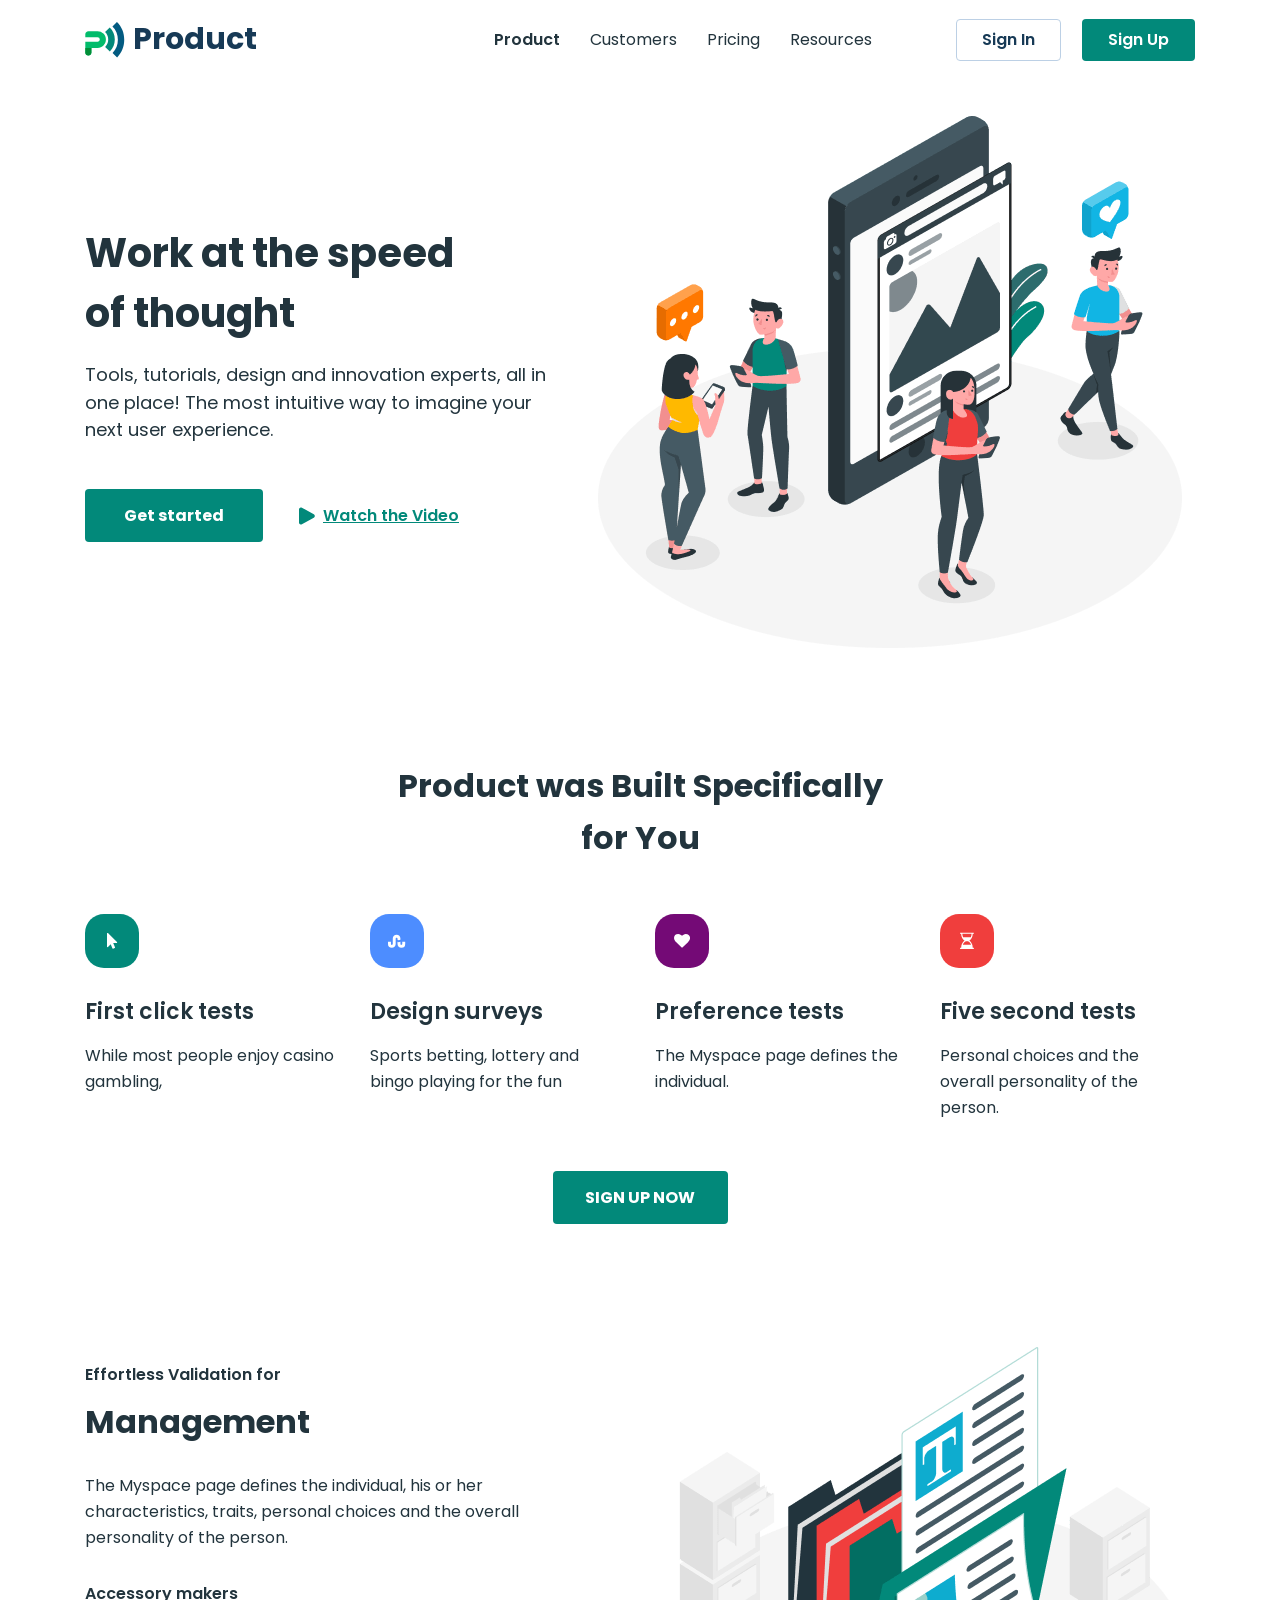
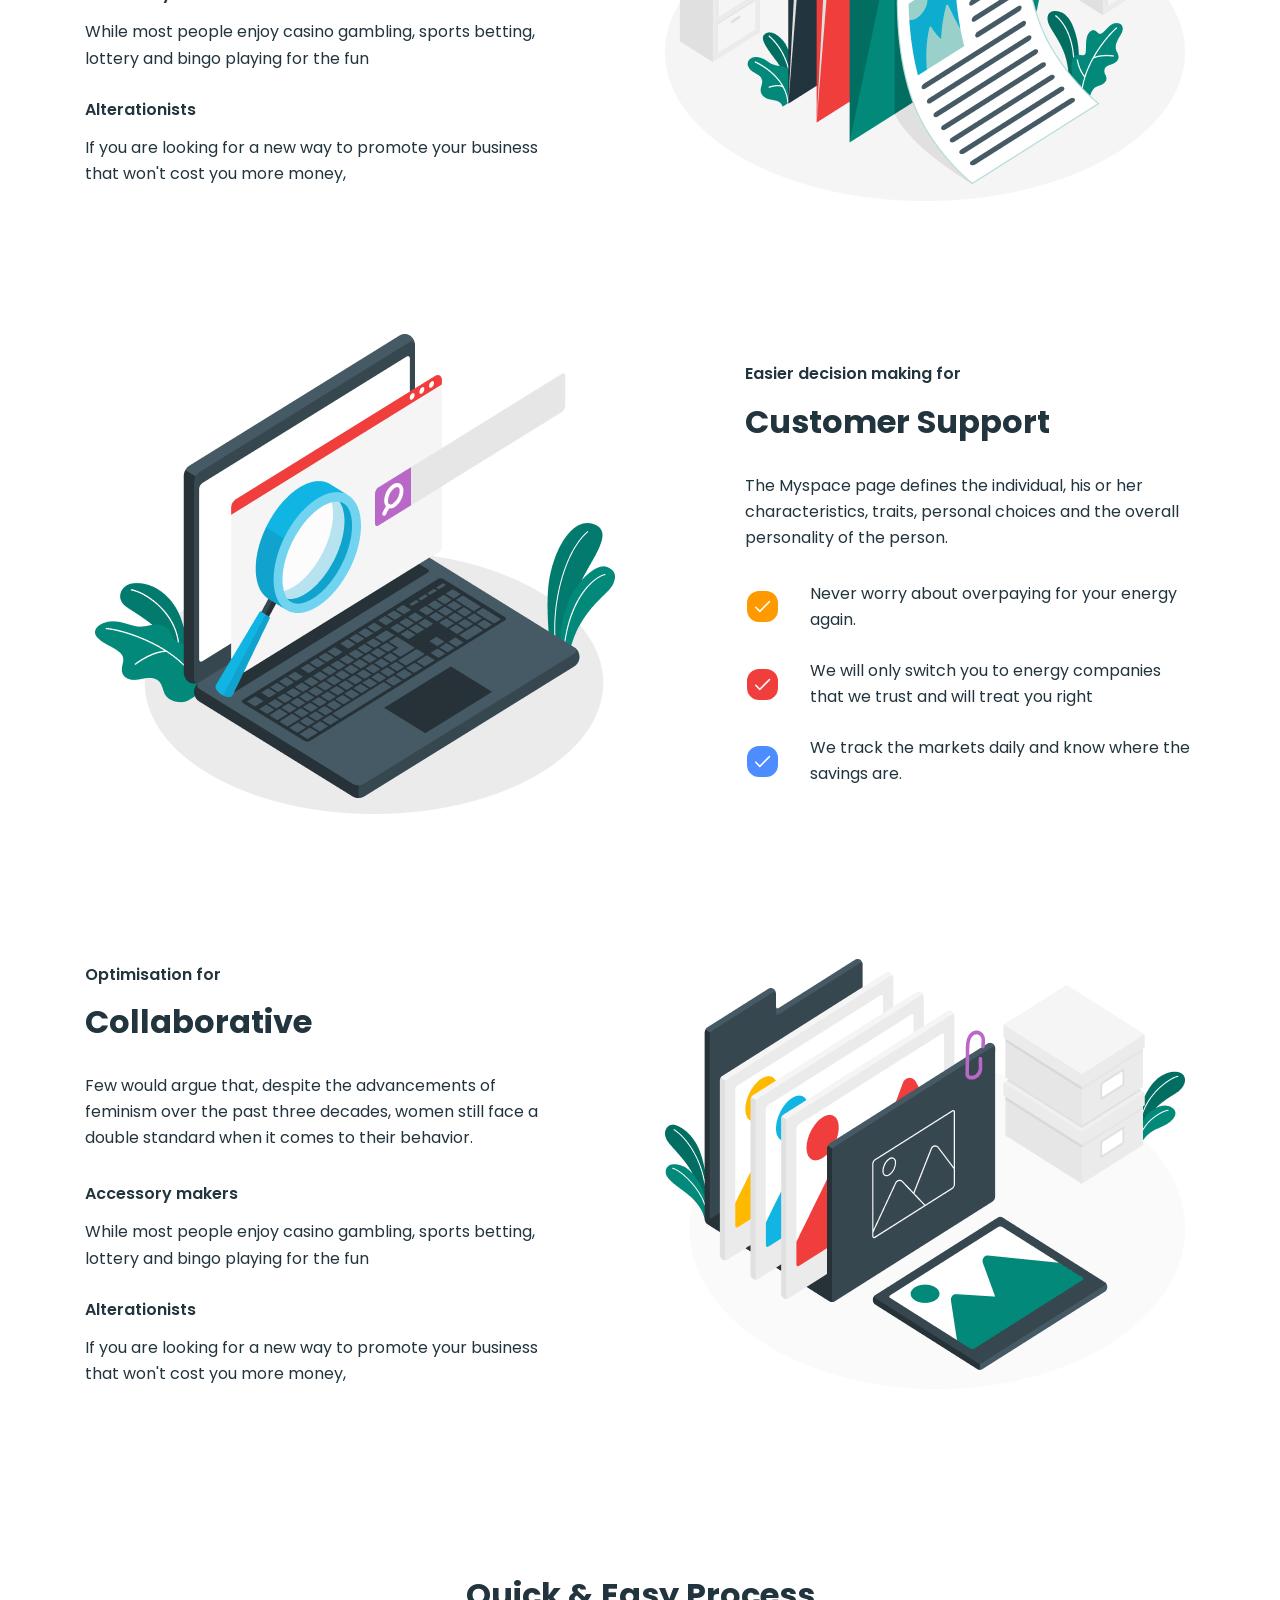
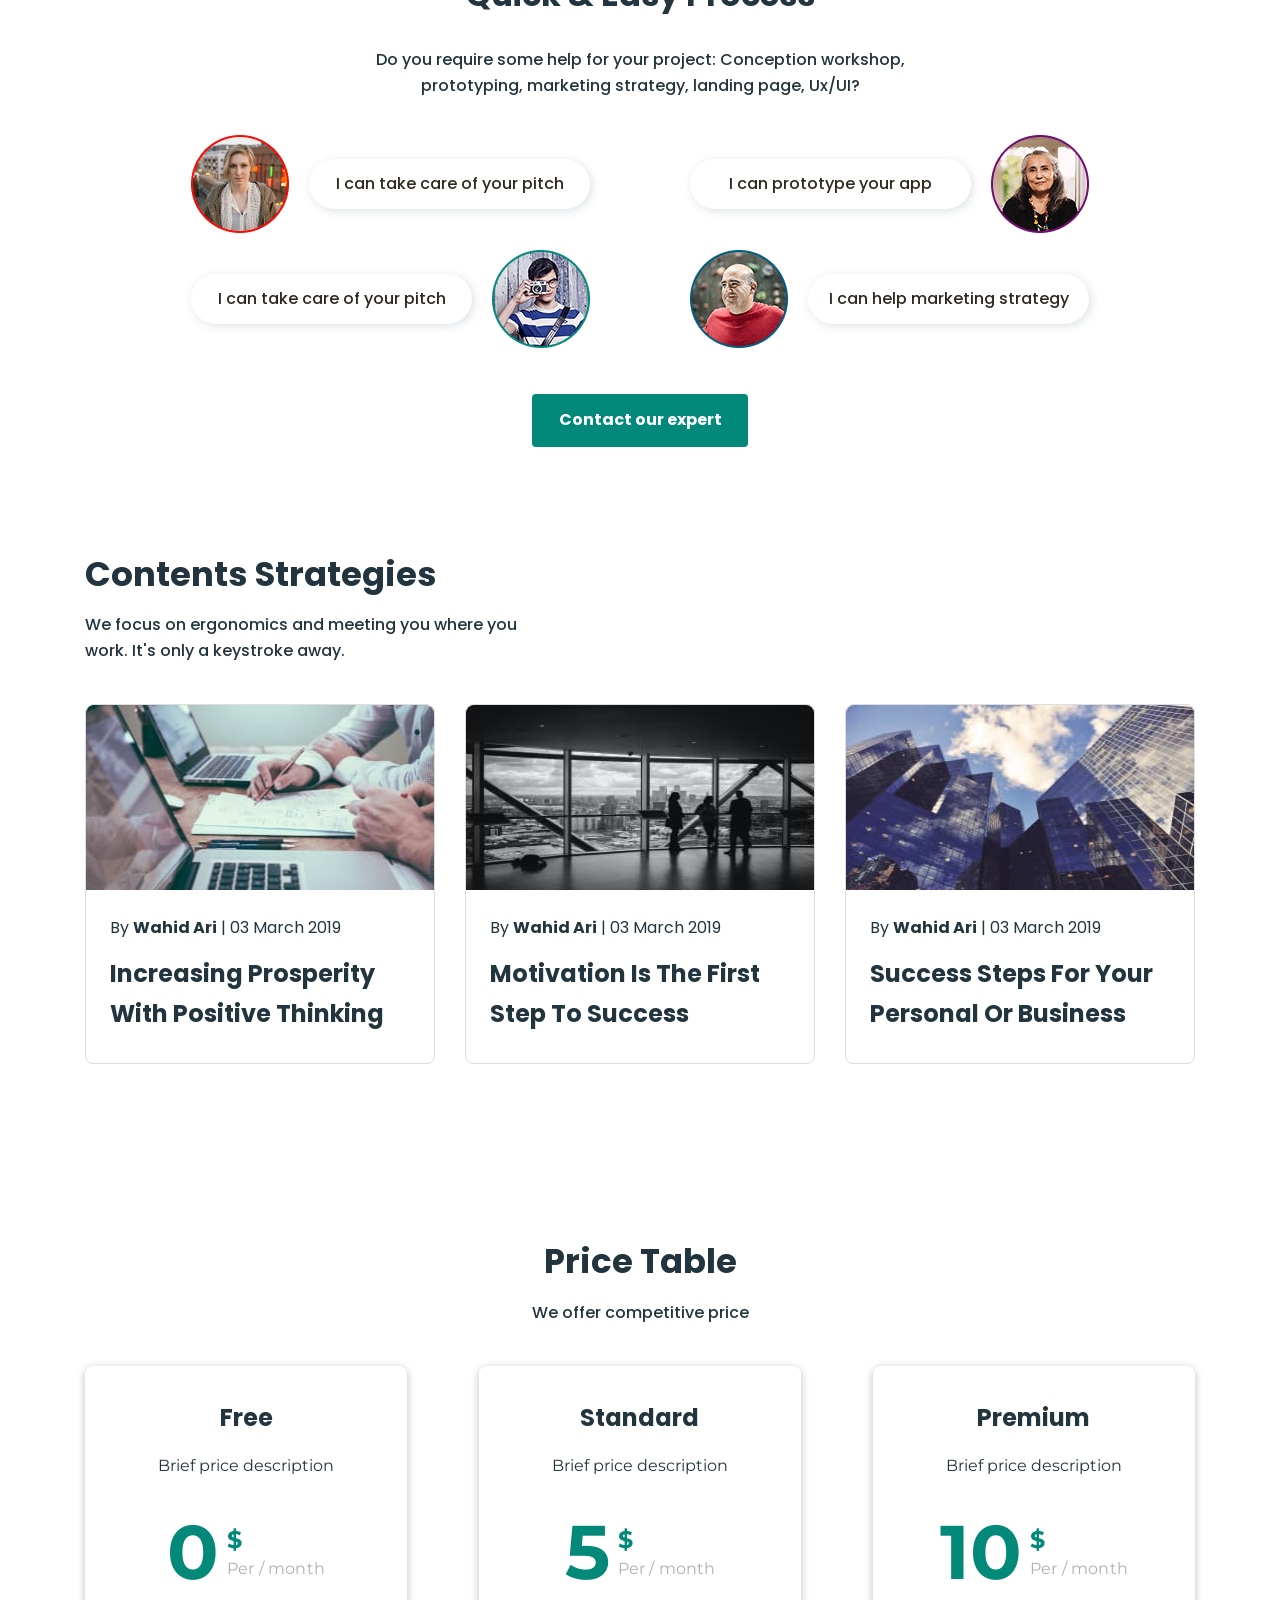
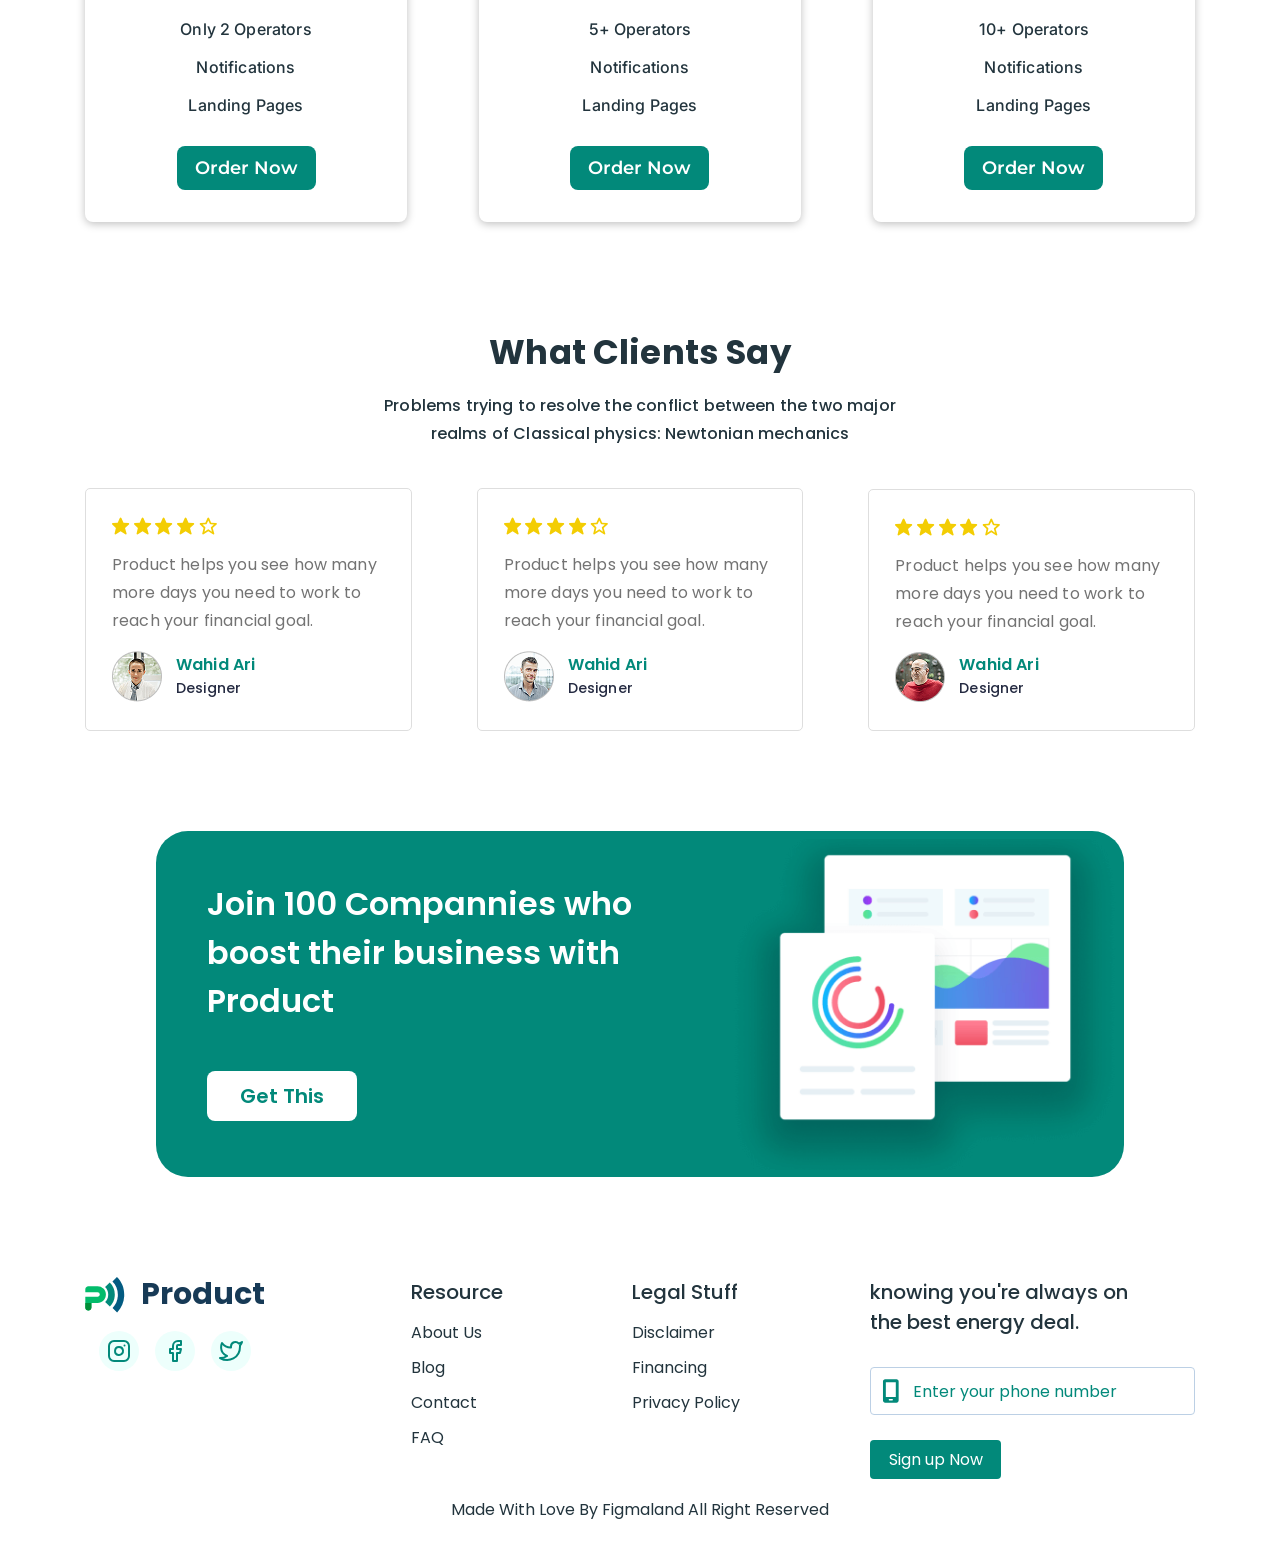
==== commit 15285a3c: "Add responsive styles to the main page" ====
--- a/index.html
+++ b/index.html
@@ -27,14 +27,22 @@
       <div class="container header-container">
         <nav class="header-nav">
           <a class="header-logo logo" href="./index.html">
-            <img src="./images/logo.svg" alt="logo" />
+            <svg class="header-logo-icon logo-icon" width="40" height="36">
+              <use href="./images/icons.svg#icon-logo"></use>
+            </svg>
             Product
           </a>
-          <ul class="nav-list">
-            <li><a class="nav-link current" href="./index.html">Product</a></li>
-            <li><a class="nav-link" href="./customers.html">Customers</a></li>
-            <li><a class="nav-link" href="./pricing.html">Pricing</a></li>
-            <li><a class="nav-link" href="">Resources</a></li>
+          <ul class="header-nav-list">
+            <li>
+              <a class="header-nav-link current" href="./index.html">Product</a>
+            </li>
+            <li>
+              <a class="header-nav-link" href="./customers.html">Customers</a>
+            </li>
+            <li>
+              <a class="header-nav-link" href="./pricing.html">Pricing</a>
+            </li>
+            <li><a class="header-nav-link" href="">Resources</a></li>
           </ul>
         </nav>
         <ul class="header-list-btn">
@@ -52,6 +60,99 @@
             </button>
           </li>
         </ul>
+
+        <button class="burger-btn" type="button" data-menu-open>
+          <svg class="icon-burger" width="28" height="31">
+            <use href="./images/icons.svg#icon-burger"></use>
+          </svg>
+        </button>
+      </div>
+      <div class="mobile-menu" data-menu>
+        <div class="container mobile-menu-container">
+          <button class="mobile-menu-close" data-menu-close>
+            <svg class="mobile-menu-close-icon" width="8" height="8">
+              <use href="./images/icons.svg#icon-close"></use>
+            </svg>
+          </button>
+          <nav class="mobile-menu-nav">
+            <ul class="mobile-menu-nav-list">
+              <li class="mobile-menu-nav-item">
+                <a class="mobile-menu-nav-link current" href="./index.html">
+                  Product
+                </a>
+              </li>
+              <li class="mobile-menu-nav-item">
+                <a class="mobile-menu-nav-link" href="./customers.html">
+                  Customers
+                </a>
+              </li>
+              <li class="mobile-menu-nav-item">
+                <a class="mobile-menu-nav-link" href="./pricing.html">
+                  Pricing
+                </a>
+              </li>
+              <li class="mobile-menu-nav-item">
+                <a class="mobile-menu-nav-link" href="./pricing.html">
+                  Resources
+                </a>
+              </li>
+            </ul>
+          </nav>
+          <ul class="mobile-menu-list-btn">
+            <li class="mobile-menu-item-btn">
+              <button
+                class="mobile-menu-btn mobile-menu-btn-in btn-secondary"
+                type="button"
+              >
+                Sign In
+              </button>
+            </li>
+            <li class="mobile-menu-item-btn">
+              <button
+                class="mobile-menu-btn mobile-menu-btn-up btn-primary"
+                type="button"
+              >
+                Sign Up
+              </button>
+            </li>
+          </ul>
+
+          <ul class="mobile-menu-socials-list">
+            <li class="mobile-menu-socials-item socials-item">
+              <a class="mobile-menu-socials-link socials-link" href="">
+                <svg
+                  class="mobile-menu-socials-icon socials-icon"
+                  width="24"
+                  height="24"
+                >
+                  <use href="./images/icons.svg#icon-instagram"></use>
+                </svg>
+              </a>
+            </li>
+            <li class="mobile-menu-socials-item socials-item">
+              <a class="mobile-menu-socials-link socials-link" href="">
+                <svg
+                  class="mobile-menu-socials-icon socials-icon"
+                  width="24"
+                  height="24"
+                >
+                  <use href="./images/icons.svg#icon-twitter"></use>
+                </svg>
+              </a>
+            </li>
+            <li class="mobile-menu-socials-item socials-item">
+              <a class="mobile-menu-socials-link socials-link" href="">
+                <svg
+                  class="mobile-menu-socials-icon socials-icon"
+                  width="24"
+                  height="24"
+                >
+                  <use href="./images/icons.svg#icon-facebook"></use>
+                </svg>
+              </a>
+            </li>
+          </ul>
+        </div>
       </div>
     </header>
     <main>
@@ -75,12 +176,35 @@
               </li>
               <li class="hero-item-btn">
                 <button class="hero-btn hero-btn-watch btn-link" type="button">
+                  <svg class="hero-icon" width="16" height="18">
+                    <use href="./images/icons.svg#icon-arrow"></use>
+                  </svg>
                   Watch the Video
                 </button>
               </li>
             </ul>
           </div>
-          <img src="./images/hero-img.png" alt="people" width="610" />
+          <picture class="hero-picture">
+            <source
+              media="(min-width: 768px)"
+              srcset="
+                ./images/product/hero-lg.png    1x,
+                ./images/product/hero-lg@2x.png 2x
+              "
+            />
+            <source
+              srcset="
+                ./images/product/hero-sm.png    1x,
+                ./images/product/hero-sm@2x.png 2x
+              "
+            />
+            <img
+              class="hero-img"
+              src="./images/product/hero-sm.png"
+              alt="people"
+              width="338"
+            />
+          </picture>
         </div>
       </section>
       <!-- product -->
@@ -91,24 +215,44 @@
           </h2>
           <ul class="product-list">
             <li class="product-item">
+              <div class="product-icon-wrapper product-icon-wrapper-first">
+                <svg class="product-icon" width="11" height="18">
+                  <use href="./images/icons.svg#icon-cursor"></use>
+                </svg>
+              </div>
               <h3 class="product-subtitle">First click tests</h3>
               <p class="product-text">
                 While most people enjoy casino gambling,
               </p>
             </li>
             <li class="product-item">
+              <div class="product-icon-wrapper product-icon-wrapper-second">
+                <svg class="product-icon" width="18" height="18">
+                  <use href="./images/icons.svg#icon-line"></use>
+                </svg>
+              </div>
               <h3 class="product-subtitle">Design surveys</h3>
               <p class="product-text">
                 Sports betting, lottery and bingo playing for the fun
               </p>
             </li>
             <li class="product-item">
+              <div class="product-icon-wrapper product-icon-wrapper-third">
+                <svg class="product-icon" width="16" height="18">
+                  <use href="./images/icons.svg#icon-heart"></use>
+                </svg>
+              </div>
               <h3 class="product-subtitle">Preference tests</h3>
               <p class="product-text">
                 The Myspace page defines the individual.
               </p>
             </li>
             <li class="product-item">
+              <div class="product-icon-wrapper product-icon-wrapper-fourth">
+                <svg class="product-icon" width="14" height="18">
+                  <use href="./images/icons.svg#icon-clock"></use>
+                </svg>
+              </div>
               <h3 class="product-subtitle">Five second tests</h3>
               <p class="product-text">
                 Personal choices and the overall personality of the person.
@@ -156,7 +300,27 @@
               </li>
             </ul>
           </div>
-          <img src="./images/management-img.png" alt="document" width="540" />
+          <picture class="management-picture">
+            <source
+              media="(min-width: 768px)"
+              srcset="
+                ./images/product/management-lg.png    1x,
+                ./images/product/management-lg@2x.png 2x
+              "
+            />
+            <source
+              srcset="
+                ./images/product/management-sm.png    1x,
+                ./images/product/management-sm@2x.png 2x
+              "
+            />
+            <img
+              class="management-img"
+              src="./images/product/management-sm.png"
+              alt="document"
+              width="349"
+            />
+          </picture>
         </div>
       </section>
       <!-- customer -->
@@ -176,24 +340,59 @@
             </p>
             <ul class="customer-list">
               <li class="customer-list-item">
+                <div class="customer-icon-wrapper customer-icon-wrapper-first">
+                  <svg class="customer-icon" width="16" height="13">
+                    <use href="./images/icons.svg#icon-check"></use>
+                  </svg>
+                </div>
                 <p class="list-item-text">
                   Never worry about overpaying for your energy again.
                 </p>
               </li>
               <li class="customer-list-item">
+                <div class="customer-icon-wrapper customer-icon-wrapper-second">
+                  <svg class="customer-icon" width="16" height="13">
+                    <use href="./images/icons.svg#icon-check"></use>
+                  </svg>
+                </div>
                 <p class="list-item-text">
                   We will only switch you to energy companies that we trust and
                   will treat you right
                 </p>
               </li>
               <li class="customer-list-item">
+                <div class="customer-icon-wrapper customer-icon-wrapper-third">
+                  <svg class="customer-icon" width="16" height="13">
+                    <use href="./images/icons.svg#icon-check"></use>
+                  </svg>
+                </div>
                 <p class="list-item-text">
                   We track the markets daily and know where the savings are.
                 </p>
               </li>
             </ul>
           </div>
-          <img src="./images/support-img.png" alt="laptop" width="540" />
+          <picture class="customer-picture">
+            <source
+              media="(min-width: 768px)"
+              srcset="
+                ./images/product/support-lg.png    1x,
+                ./images/product/support-lg@2x.png 2x
+              "
+            />
+            <source
+              srcset="
+                ./images/product/support-sm.png    1x,
+                ./images/product/support-sm@2x.png 2x
+              "
+            />
+            <img
+              class="customer-img"
+              src="./images/product/support-sm.png"
+              alt="laptop"
+              width="350"
+            />
+          </picture>
         </div>
       </section>
       <!-- collaborative -->
@@ -230,11 +429,27 @@
               </li>
             </ul>
           </div>
-          <img
-            src="./images/collaboration-img.png"
-            alt="document"
-            width="540"
-          />
+          <picture class="collaborative-picture">
+            <source
+              media="(min-width: 768px)"
+              srcset="
+                ./images/product/collaboration-lg.png    1x,
+                ./images/product/collaboration-lg@2x.png 2x
+              "
+            />
+            <source
+              srcset="
+                ./images/product/collaboration-sm.png    1x,
+                ./images/product/collaboration-sm@2x.png 2x
+              "
+            />
+            <img
+              class="collaborative-img"
+              src="./images/product/collaboration-sm.png"
+              alt="document"
+              width="350"
+            />
+          </picture>
         </div>
       </section>
       <!-- process -->
@@ -243,26 +458,114 @@
           <div class="process-text-wrap">
             <h2 class="section-title process-title">Quick & Easy Process</h2>
             <p class="section-subtitle process-subtitle">
-              Do you require some help for your project: Conception
-              workshop,prototyping, marketing strategy, landing page, Ux/UI?
+              Do you require some help for your project: Conception workshop,
+              prototyping, marketing strategy, landing page, Ux/UI?
             </p>
           </div>
           <ul class="process-list">
-            <li class="process-list-item">
-              <img src="./images/avatar-1.png" alt="woman" width="98" />
-              <p class="list-item-text">I can take care of your pitch</p>
-            </li>
-            <li class="process-list-item reverse">
-              <img src="./images/avatar-2.png" alt="old woman" width="98" />
-              <p class="list-item-text">I can prototype your app</p>
-            </li>
-            <li class="process-list-item reverse">
-              <img src="./images/avatar-3.png" alt="boy" width="98" />
-              <p class="list-item-text">I can take care of your pitch</p>
-            </li>
-            <li class="process-list-item">
-              <img src="./images/avatar-4.png" alt="man" width="98" />
-              <p class="list-item-text">I can help marketing strategy</p>
+            <li class="process-list-item process-first-item">
+              <picture class="process-picture">
+                <source
+                  media="(min-width: 768px)"
+                  srcset="
+                    ./images/product/avatar-1-lg.png    1x,
+                    ./images/product/avatar-1-lg@2x.png 2x
+                  "
+                />
+                <source
+                  srcset="
+                    ./images/product/avatar-1-sm.png    1x,
+                    ./images/product/avatar-1-sm@2x.png 2x
+                  "
+                />
+                <img
+                  class="process-img"
+                  src="./images/product/avatar-1-sm.png"
+                  alt="woman"
+                  width="92"
+                />
+              </picture>
+              <div class="list-item-text-wrap">
+                <p class="list-item-text">I can take care of your pitch</p>
+              </div>
+            </li>
+            <li class="process-list-item process-second-item">
+              <picture class="process-picture">
+                <source
+                  media="(min-width: 768px)"
+                  srcset="
+                    ./images/product/avatar-2-lg.png    1x,
+                    ./images/product/avatar-2-lg@2x.png 2x
+                  "
+                />
+                <source
+                  srcset="
+                    ./images/product/avatar-2-sm.png    1x,
+                    ./images/product/avatar-2-sm@2x.png 2x
+                  "
+                />
+                <img
+                  class="process-img"
+                  src="./images/product/avatar-2-sm.png"
+                  alt="old woman"
+                  width="92"
+                />
+              </picture>
+              <div class="list-item-text-wrap">
+                <p class="list-item-text">I can prototype your app</p>
+              </div>
+            </li>
+            <li class="process-list-item process-third-item">
+              <picture class="process-picture">
+                <source
+                  media="(min-width: 768px)"
+                  srcset="
+                    ./images/product/avatar-3-lg.png    1x,
+                    ./images/product/avatar-3-lg@2x.png 2x
+                  "
+                />
+                <source
+                  srcset="
+                    ./images/product/avatar-3-sm.png    1x,
+                    ./images/product/avatar-3-sm@2x.png 2x
+                  "
+                />
+                <img
+                  class="process-img"
+                  src="./images/product/avatar-3-sm.png"
+                  alt="boy"
+                  width="92"
+                />
+              </picture>
+              <div class="list-item-text-wrap">
+                <p class="list-item-text">I can take care of your pitch</p>
+              </div>
+            </li>
+            <li class="process-list-item process-fourth-item">
+              <picture class="process-picture">
+                <source
+                  media="(min-width: 768px)"
+                  srcset="
+                    ./images/product/avatar-4-lg.png    1x,
+                    ./images/product/avatar-4-lg@2x.png 2x
+                  "
+                />
+                <source
+                  srcset="
+                    ./images/product/avatar-4-sm.png    1x,
+                    ./images/product/avatar-4-sm@2x.png 2x
+                  "
+                />
+                <img
+                  class="process-img"
+                  src="./images/product/avatar-4-sm.png"
+                  alt="man"
+                  width="92"
+                />
+              </picture>
+              <div class="list-item-text-wrap">
+                <p class="list-item-text">I can help marketing strategy</p>
+              </div>
             </li>
           </ul>
           <button class="process-btn btn-primary" type="button">
@@ -281,12 +584,27 @@
           <ul class="contents-cards">
             <li class="contents-card">
               <a class="contents-card-link" href="">
-                <img
-                  class="card-img"
-                  src="./images/image-1.png"
-                  alt="document"
-                  width="350"
-                />
+                <picture class="contents-card-picture">
+                  <source
+                    media="(min-width: 768px)"
+                    srcset="
+                      ./images/product/contents-1-lg.jpg    1x,
+                      ./images/product/contents-1-lg@2x.jpg 2x
+                    "
+                  />
+                  <source
+                    srcset="
+                      ./images/product/contents-1-sm.jpg    1x,
+                      ./images/product/contents-1-sm@2x.jpg 2x
+                    "
+                  />
+                  <img
+                    class="card-img"
+                    src="./images/product/contents-1-sm.jpg"
+                    alt="document"
+                    width="348"
+                  />
+                </picture>
                 <div class="card-text-wrapper">
                   <p class="card-subtitle">
                     By <span class="card-subtitle-accent">Wahid Ari</span> | 03
@@ -298,14 +616,29 @@
                 </div>
               </a>
             </li>
-            <li class="contents-card current">
+            <li class="contents-card">
               <a class="contents-card-link" href="">
-                <img
-                  class="card-img"
-                  src="./images/image-2.png"
-                  alt="airport"
-                  width="350"
-                />
+                <picture class="contents-card-picture">
+                  <source
+                    media="(min-width: 768px)"
+                    srcset="
+                      ./images/product/contents-2-lg.jpg    1x,
+                      ./images/product/contents-2-lg@2x.jpg 2x
+                    "
+                  />
+                  <source
+                    srcset="
+                      ./images/product/contents-2-sm.jpg    1x,
+                      ./images/product/contents-2-sm@2x.jpg 2x
+                    "
+                  />
+                  <img
+                    class="card-img"
+                    src="./images/product/contents-2-sm.jpg"
+                    alt="airport"
+                    width="348"
+                  />
+                </picture>
                 <div class="card-text-wrapper">
                   <p class="card-subtitle">
                     By <span class="card-subtitle-accent">Wahid Ari</span> | 03
@@ -319,12 +652,27 @@
             </li>
             <li class="contents-card">
               <a class="contents-card-link" href="">
-                <img
-                  class="card-img"
-                  src="./images/image-3.png"
-                  alt="city"
-                  width="350"
-                />
+                <picture class="contents-card-picture">
+                  <source
+                    media="(min-width: 768px)"
+                    srcset="
+                      ./images/product/contents-3-lg.jpg    1x,
+                      ./images/product/contents-3-lg@2x.jpg 2x
+                    "
+                  />
+                  <source
+                    srcset="
+                      ./images/product/contents-3-sm.jpg    1x,
+                      ./images/product/contents-3-sm@2x.jpg 2x
+                    "
+                  />
+                  <img
+                    class="card-img"
+                    src="./images/product/contents-3-sm.jpg"
+                    alt="city"
+                    width="348"
+                  />
+                </picture>
                 <div class="card-text-wrapper">
                   <p class="card-subtitle">
                     By <span class="card-subtitle-accent">Wahid Ari</span> | 03
@@ -350,23 +698,23 @@
           </div>
           <ul class="price-cards">
             <li class="price-card">
-              <h3 class="card-title">Free</h3>
-              <p class="card-desc">Brief price description</p>
-              <div class="card-sum-wrapper">
-                <p class="card-sum">0</p>
-                <div class="card-text-wrapper">
-                  <span class="card-currency">$</span>
-                  <p class="card-period">Per / month</p>
-                </div>
-              </div>
-              <ul class="card-benefits">
-                <li class="card-benefits-item">
+              <h3 class="price-card-title card-title">Free</h3>
+              <p class="price-card-desc card-desc">Brief price description</p>
+              <div class="price-card-sum-wrapper">
+                <p class="price-card-sum">0</p>
+                <div class="price-card-text-wrapper">
+                  <span class="price-card-currency">$</span>
+                  <p class="price-card-period">Per / month</p>
+                </div>
+              </div>
+              <ul class="price-card-benefits">
+                <li class="price-card-benefit">
                   <p>Only 2 Operators</p>
                 </li>
-                <li class="card-benefits-item">
+                <li class="price-card-benefit">
                   <p>Notifications</p>
                 </li>
-                <li class="card-benefits-item">
+                <li class="price-card-benefit">
                   <p>Landing Pages</p>
                 </li>
               </ul>
@@ -374,52 +722,24 @@
                 Order Now
               </button>
             </li>
-            <li class="price-card card-current">
-              <h3 class="card-title">Standard</h3>
-              <p class="card-desc">Brief price description</p>
-              <div class="card-sum-wrapper">
-                <p class="card-sum">5</p>
-                <div class="card-text-wrapper">
-                  <span class="card-currency">$</span>
-                  <p class="card-period">Per / month</p>
-                </div>
-              </div>
-              <ul class="card-benefits">
-                <li class="card-benefits-item">
+            <li class="price-card">
+              <h3 class="price-card-title card-title">Standard</h3>
+              <p class="price-card-desc card-desc">Brief price description</p>
+              <div class="price-card-sum-wrapper">
+                <p class="price-card-sum">5</p>
+                <div class="price-card-text-wrapper">
+                  <span class="price-card-currency">$</span>
+                  <p class="price-card-period">Per / month</p>
+                </div>
+              </div>
+              <ul class="price-card-benefits">
+                <li class="price-card-benefit">
                   <p>5+ Operators</p>
                 </li>
-                <li class="card-benefits-item">
+                <li class="price-card-benefit">
                   <p>Notifications</p>
                 </li>
-                <li class="card-benefits-item">
-                  <p>Landing Pages</p>
-                </li>
-              </ul>
-              <button
-                class="price-btn btn-font-s btn-primary-light"
-                type="button"
-              >
-                Order Now
-              </button>
-            </li>
-            <li class="price-card">
-              <h3 class="card-title">Premium</h3>
-              <p class="card-desc">Brief price description</p>
-              <div class="card-sum-wrapper">
-                <p class="card-sum">10</p>
-                <div class="card-text-wrapper">
-                  <span class="card-currency">$</span>
-                  <p class="card-period">Per / month</p>
-                </div>
-              </div>
-              <ul class="card-benefits">
-                <li class="card-benefits-item">
-                  <p>10+ Operators</p>
-                </li>
-                <li class="card-benefits-item">
-                  <p>Notifications</p>
-                </li>
-                <li class="card-benefits-item">
+                <li class="price-card-benefit">
                   <p>Landing Pages</p>
                 </li>
               </ul>
@@ -427,6 +747,31 @@
                 Order Now
               </button>
             </li>
+            <li class="price-card">
+              <h3 class="price-card-title card-title">Premium</h3>
+              <p class="price-card-desc card-desc">Brief price description</p>
+              <div class="price-card-sum-wrapper">
+                <p class="price-card-sum">10</p>
+                <div class="price-card-text-wrapper">
+                  <span class="price-card-currency">$</span>
+                  <p class="price-card-period">Per / month</p>
+                </div>
+              </div>
+              <ul class="price-card-benefits">
+                <li class="price-card-benefit">
+                  <p>10+ Operators</p>
+                </li>
+                <li class="price-card-benefit">
+                  <p>Notifications</p>
+                </li>
+                <li class="price-card-benefit">
+                  <p>Landing Pages</p>
+                </li>
+              </ul>
+              <button class="price-btn btn-font-s btn-primary" type="button">
+                Order Now
+              </button>
+            </li>
           </ul>
         </div>
       </section>
@@ -434,7 +779,7 @@
       <section class="section feedback">
         <div class="container">
           <div class="feedback-text-wrapper">
-            <h2 class="section-title feedback-title">What Clients Say</h2>
+            <h2 class="section-title-bg feedback-title">What Clients Say</h2>
             <p class="section-subtitle feedback-subtitle">
               Problems trying to resolve the conflict between the two major
               realms of Classical physics: Newtonian mechanics
@@ -442,12 +787,42 @@
           </div>
           <ul class="feedback-cards">
             <li class="feedback-card">
+              <div class="feedback-card-rating">
+                <svg class="feedback-rating-icon" width="18" height="18">
+                  <use href="./images/icons.svg#icon-star"></use>
+                </svg>
+                <svg class="feedback-rating-icon" width="18" height="18">
+                  <use href="./images/icons.svg#icon-star"></use>
+                </svg>
+                <svg class="feedback-rating-icon" width="18" height="18">
+                  <use href="./images/icons.svg#icon-star"></use>
+                </svg>
+                <svg class="feedback-rating-icon" width="18" height="18">
+                  <use href="./images/icons.svg#icon-star"></use>
+                </svg>
+                <svg class="feedback-rating-icon" width="18" height="18">
+                  <use href="./images/icons.svg#icon-star-unfilled"></use>
+                </svg>
+              </div>
               <p class="feedback-card-text">
                 Product helps you see how many more days you need to work to
                 reach your financial goal.
               </p>
               <div class="feedback-author">
-                <img src="./images/client-1.png" alt="Woman" width="50" />
+                <picture class="feedback-picture">
+                  <source
+                    srcset="
+                      ./images/product/client-1.png    1x,
+                      ./images/product/client-1@2x.png 2x
+                    "
+                  />
+                  <img
+                    class="feedback-img"
+                    src="./images/product/client-1.png"
+                    alt="Woman"
+                    width="50"
+                  />
+                </picture>
                 <div class="feedback-author-data">
                   <h3 class="card-title">Wahid Ari</h3>
                   <p class="card-subtitle">Designer</p>
@@ -455,12 +830,42 @@
               </div>
             </li>
             <li class="feedback-card">
+              <div class="feedback-card-rating">
+                <svg class="feedback-rating-icon" width="18" height="18">
+                  <use href="./images/icons.svg#icon-star"></use>
+                </svg>
+                <svg class="feedback-rating-icon" width="18" height="18">
+                  <use href="./images/icons.svg#icon-star"></use>
+                </svg>
+                <svg class="feedback-rating-icon" width="18" height="18">
+                  <use href="./images/icons.svg#icon-star"></use>
+                </svg>
+                <svg class="feedback-rating-icon" width="18" height="18">
+                  <use href="./images/icons.svg#icon-star"></use>
+                </svg>
+                <svg class="feedback-rating-icon" width="18" height="18">
+                  <use href="./images/icons.svg#icon-star-unfilled"></use>
+                </svg>
+              </div>
               <p class="feedback-card-text">
                 Product helps you see how many more days you need to work to
                 reach your financial goal.
               </p>
               <div class="feedback-author">
-                <img src="./images/client-2.png" alt="Man" width="50" />
+                <picture class="feedback-picture">
+                  <source
+                    srcset="
+                      ./images/product/client-2.png    1x,
+                      ./images/product/client-2@2x.png 2x
+                    "
+                  />
+                  <img
+                    class="feedback-img"
+                    src="./images/product/client-2.png"
+                    alt="Man"
+                    width="50"
+                  />
+                </picture>
                 <div class="feedback-author-data">
                   <h3 class="card-title">Wahid Ari</h3>
                   <p class="card-subtitle">Designer</p>
@@ -468,12 +873,42 @@
               </div>
             </li>
             <li class="feedback-card">
+              <div class="feedback-card-rating">
+                <svg class="feedback-rating-icon" width="18" height="18">
+                  <use href="./images/icons.svg#icon-star"></use>
+                </svg>
+                <svg class="feedback-rating-icon" width="18" height="18">
+                  <use href="./images/icons.svg#icon-star"></use>
+                </svg>
+                <svg class="feedback-rating-icon" width="18" height="18">
+                  <use href="./images/icons.svg#icon-star"></use>
+                </svg>
+                <svg class="feedback-rating-icon" width="18" height="18">
+                  <use href="./images/icons.svg#icon-star"></use>
+                </svg>
+                <svg class="feedback-rating-icon" width="18" height="18">
+                  <use href="./images/icons.svg#icon-star-unfilled"></use>
+                </svg>
+              </div>
               <p class="feedback-card-text">
                 Product helps you see how many more days you need to work to
                 reach your financial goal.
               </p>
               <div class="feedback-author">
-                <img src="./images/client-3.png" alt="Man" width="50" />
+                <picture class="feedback-picture">
+                  <source
+                    srcset="
+                      ./images/product/client-3.png    1x,
+                      ./images/product/client-3@2x.png 2x
+                    "
+                  />
+                  <img
+                    class="feedback-img"
+                    src="./images/product/client-3.png"
+                    alt="Man"
+                    width="50"
+                  />
+                </picture>
                 <div class="feedback-author-data">
                   <h3 class="card-title">Wahid Ari</h3>
                   <p class="card-subtitle">Designer</p>
@@ -488,7 +923,7 @@
         <div class="container">
           <div class="promo-inner-container">
             <div class="promo-text-wrapper">
-              <h2 class="section-title promo-title" hidden>Promo</h2>
+              <h2 class="section-title promo-title visually-hidden">Promo</h2>
               <p class="section-text promo-text">
                 Join 100 Compannies who boost their business with Product
               </p>
@@ -496,12 +931,27 @@
                 Get This
               </button>
             </div>
-            <img
-              class="promo-img"
-              src="./images/graphics.png"
-              alt="graphics"
-              width="351"
-            />
+            <picture class="promo-picture">
+              <source
+                media="(min-width: 768px)"
+                srcset="
+                  ./images/graphics-lg.png    1x,
+                  ./images/graphics-lg@2x.png 2x
+                "
+              />
+              <source
+                srcset="
+                  ./images/graphics-sm.png    1x,
+                  ./images/graphics-sm@2x.png 2x
+                "
+              />
+              <img
+                class="promo-img"
+                src="./images/graphics-sm.png"
+                alt="graphics"
+                width="351"
+              />
+            </picture>
           </div>
         </div>
       </section>
@@ -509,55 +959,99 @@
     <!-- footer -->
     <footer class="footer">
       <div class="container footer-container">
-        <div class="footer-content-wrapper">
-          <a class="footer-logo logo" href="./index.html">
-            <img src="./images/logo.svg" alt="logo" />Product</a
-          >
-          <div class="footer-content">
-            <div class="footer-columns">
-              <div class="footer-column">
-                <b class="footer-nav-heading footer-heading">Resource</b>
-                <ul class="footer-nav-list">
-                  <li class="footer-nav-item">
-                    <a class="footer-nav-link" href="">About Us</a>
-                  </li>
-                  <li class="footer-nav-item">
-                    <a class="footer-nav-link" href="">Blog</a>
-                  </li>
-                  <li class="footer-nav-item">
-                    <a class="footer-nav-link" href="">Contact</a>
-                  </li>
-                  <li class="footer-nav-item">
-                    <a class="footer-nav-link" href="">FAQ</a>
-                  </li>
-                </ul>
-              </div>
-              <div class="footer-column">
-                <b class="footer-nav-heading footer-heading">Legal Stuff</b>
-                <ul class="footer-nav-list">
-                  <li class="footer-nav-item">
-                    <a class="footer-nav-link" href="">Disclaimer</a>
-                  </li>
-                  <li class="footer-nav-item">
-                    <a class="footer-nav-link" href="">Financing</a>
-                  </li>
-                  <li class="footer-nav-item">
-                    <a class="footer-nav-link" href="">Privacy Policy</a>
-                  </li>
-                </ul>
-              </div>
-            </div>
-            <div class="footer-subscribe">
-              <b class="footer-heading"
-                >knowing you're always on the best energy deal.</b
-              >
-            </div>
+        <div class="footer-wrapper">
+          <div class="footer-logo-wrap">
+            <a class="footer-logo logo" href="./index.html">
+              <svg class="logo-icon" width="40" height="36">
+                <use href="./images/icons.svg#icon-logo"></use>
+              </svg>
+              Product
+            </a>
+            <ul class="footer-soc-list">
+              <li class="footer-soc-item socials-item">
+                <a href="" class="footer-soc-link socials-link">
+                  <svg class="footer-soc-icon" width="24" height="24">
+                    <use href="./images/icons.svg#icon-instagram"></use>
+                  </svg>
+                </a>
+              </li>
+              <li class="footer-soc-item socials-item">
+                <a href="" class="footer-soc-link socials-link">
+                  <svg class="footer-soc-icon" width="24" height="24">
+                    <use href="./images/icons.svg#icon-facebook"></use>
+                  </svg>
+                </a>
+              </li>
+              <li class="footer-soc-item socials-item">
+                <a href="" class="footer-soc-link socials-link">
+                  <svg class="footer-soc-icon" width="24" height="24">
+                    <use href="./images/icons.svg#icon-twitter"></use>
+                  </svg>
+                </a>
+              </li>
+            </ul>
+          </div>
+          <div class="footer-resource-wrap">
+            <b class="footer-title">Resource</b>
+            <ul class="footer-list">
+              <li class="footer-item">
+                <a class="footer-link" href="">About Us</a>
+              </li>
+              <li class="footer-item">
+                <a class="footer-link" href="">Blog</a>
+              </li>
+              <li class="footer-item">
+                <a class="footer-link" href="">Contact</a>
+              </li>
+              <li class="footer-item">
+                <a class="footer-link" href="">FAQ</a>
+              </li>
+            </ul>
+          </div>
+          <div class="footer-stuff-wrap">
+            <b class="footer-title">Legal Stuff</b>
+            <ul class="footer-list">
+              <li class="footer-item">
+                <a class="footer-link" href="">Disclaimer</a>
+              </li>
+              <li class="footer-item">
+                <a class="footer-link" href="">Financing</a>
+              </li>
+              <li class="footer-item">
+                <a class="footer-link" href="">Privacy Policy</a>
+              </li>
+            </ul>
+          </div>
+          <div class="footer-form-wrap">
+            <b class="footer-title footer-title-form"
+              >knowing you're always on the best energy deal.</b
+            >
+            <form class="footer-form">
+              <label class="footer-label">
+                <svg class="footer-form-icon" width="18" height="28">
+                  <use href="./images/icons.svg#icon-mobile-screen"></use>
+                </svg>
+                <input
+                  type="tel"
+                  class="footer-input"
+                  placeholder="Enter your phone number"
+                />
+              </label>
+              <button class="footer-form-btn btn-primary" type="submit">
+                Sign up Now
+              </button>
+            </form>
           </div>
         </div>
         <p class="footer-legal-copyright">
-          Made With Love By Figmaland All Right Reserved
+          Made With Love
+          <span class="footer-legal-copyright-part-bg">By Figmaland</span>
+          <span class="footer-legal-copyright-part-sm">By Product</span>
+          All Right Reserved
         </p>
       </div>
     </footer>
+
+    <script src="./js/menu.js"></script>
   </body>
 </html>
--- a/css/styles.css
+++ b/css/styles.css
@@ -1,11 +1,49 @@
+.hidden {
+  display: none;
+}
+
+:root {
+  /* Fonts */
+  --primary-font: 'Poppins', sans-serif;
+  --secondary-font: 'Montserrat', sans-serif;
+  --tertiary-font: 'Inter', sans-serif;
+
+  /* Colors */
+  --primary-color: #22343d;
+  --secondary-color: #737373;
+  --tertiary-color: #173a56;
+  --accent-color: #02897a;
+  --light-accent-primary-color: #e0e0e0;
+  --light-accent-secondary-color: #afafaf;
+  --gray-light-color: #f5f5f5;
+  --gray-dark-color: #2f281e;
+  --dark-primary-color: #000;
+  --dark-secondary-color: #252b42;
+  --white-primary-color: #fff;
+  --border-primary-color: #dedede;
+  --border-secondary-color: #bcd0e5;
+  --border-tertiary-color: #00bc6b;
+  --btn-hover-color: #163a56;
+  --icon-bg-second-color: #4d8dff;
+  --icon-bg-third-color: #740a76;
+  --icon-bg-fourth-color: #f03e3d;
+  --icon-bg-fifth-color: #f90;
+  --soc-bg-color: #edfffc;
+  --soc-bg-hover-color: #34c49a57;
+  --star-fill-color: #f3cd03;
+
+  /* Transition */
+  --transition-base: 250ms cubic-bezier(0.4, 0, 0.2, 1);
+}
+
 /* base */
 body {
-  font-family: 'Poppins', sans-serif;
+  font-family: var(--primary-font);
   font-weight: 400;
   font-size: 16px;
   line-height: 1.63;
-  color: #22343d;
-  background-color: #fff;
+  color: var(--primary-color);
+  background-color: var(--white-primary-color);
 }
 
 a {
@@ -28,6 +66,19 @@
   margin: 0;
 }
 
+input,
+textarea {
+  outline: none;
+  border: none;
+  font-family: inherit;
+  font-size: inherit;
+}
+
+input:checked {
+  outline: none;
+  border: none;
+}
+
 img {
   display: block;
   max-width: 100%;
@@ -35,7 +86,7 @@
 }
 
 .container {
-  width: 1150px;
+  max-width: 410px;
   padding: 0 20px;
   margin: 0 auto;
 }
@@ -44,50 +95,73 @@
   cursor: pointer;
   outline: none;
   border: none;
-}
+  background-color: transparent;
+}
+
+@media screen and (min-width: 768px) {
+  .container {
+    max-width: 768px;
+  }
+}
+
+@media screen and (min-width: 991px) {
+  .container {
+    max-width: 991px;
+  }
+}
+
+@media screen and (min-width: 1150px) {
+  .container {
+    padding: 0 20px;
+    max-width: 1150px;
+  }
+}
+
+/* common */
 
 .btn-secondary {
-  color: #173a56;
-  background-color: #fff;
+  color: var(--tertiary-color);
+  background-color: var(--white-primary-color);
 }
 
 .btn-primary {
-  color: #fff;
-  background-color: #02897a;
+  color: var(--white-primary-color);
+  background-color: var(--accent-color);
 }
 
 .btn-primary-light {
-  color: #02897a;
-  background-color: #fff;
+  color: var(--accent-color);
+  background-color: var(--white-primary-color);
 }
 
 .btn-link {
   text-decoration: underline;
-  color: #02897a;
+  color: var(--accent-color);
   background-color: transparent;
 }
 
 .btn-font-s {
-  font-family: 'Montserrat', sans-serif;
+  font-family: var(--secondary-font);
   font-weight: 600;
   font-size: 18px;
 }
 
 .page-title,
 .page-subtitle {
-  font-size: 40px;
-}
-
-.section-title {
+  font-weight: 700;
+  font-size: 36px;
+}
+
+.section-title,
+.section-subtitle-bg {
   font-weight: 700;
   font-size: 32px;
   text-align: center;
 }
-
-.section-title-bg,
-.section-subtitle-bg {
+.section-title-bg {
   font-weight: 700;
   font-size: 34px;
+  text-align: center;
 }
 
 .section-title-accent {
@@ -111,7 +185,7 @@
 }
 
 .card-title {
-  font-family: 'Poppins', sans-serif;
+  font-family: var(--primary-font);
   font-weight: 700;
   font-size: 24px;
 }
@@ -125,83 +199,351 @@
 }
 
 .logo {
-  display: flex;
-  align-items: center;
-  gap: 16px;
   font-weight: 700;
   font-size: 30px;
   line-height: 0.93;
-  color: #173a56;
+  color: var(--tertiary-color);
+}
+
+.visually-hidden {
+  position: absolute;
+  width: 1px;
+  height: 1px;
+  margin: -1px;
+  border: 0;
+  padding: 0;
+  white-space: nowrap;
+  clip-path: inset(100%);
+  clip: rect(0 0 0 0);
+  overflow: hidden;
+}
+
+@media screen and (min-width: 768px) {
+  .page-title,
+  .page-subtitle {
+    font-size: 40px;
+  }
+}
+
+@media screen and (max-width: 410px) {
+  .page-title,
+  .page-subtitle {
+    font-size: 36px;
+  }
+}
+
+.socials-item {
+  width: 40px;
+  height: 40px;
+}
+
+.socials-link {
+  display: flex;
+  justify-content: center;
+  align-items: center;
+  width: 100%;
+  height: 100%;
+  background-color: var(--soc-bg-color);
+  border-radius: 100%;
+  transition: background-color var(--transition-base);
+}
+
+.socials-link:hover,
+.socials-link:focus {
+  background-color: var(--soc-bg-hover-color);
 }
 
 /* header */
+
 .header-container {
   display: flex;
   align-items: center;
 }
 
-.header-nav {
-  display: flex;
-}
-
 .header-logo {
-  margin-right: 237px;
-}
-
-.nav-list {
+  padding: 17px 0;
+  display: flex;
+  align-items: center;
+  gap: 8px;
+}
+
+.header-nav-list,
+.header-list-btn {
+  display: none;
+}
+
+.burger-icon {
+  display: block;
+  fill: var(--tertiary-color);
+}
+
+@media screen and (min-width: 768px) {
+  .header-nav {
+    display: flex;
+  }
+
+  .header-logo {
+    margin-right: 25px;
+  }
+
+  .header-nav-list {
+    display: flex;
+    gap: 15px;
+  }
+
+  .header-nav-link {
+    padding: 26px 0;
+    display: block;
+    line-height: 1.75;
+    transition: color var(--transition-base);
+  }
+
+  .header-nav-link.current {
+    font-weight: 600;
+  }
+
+  .header-nav-link:hover,
+  .header-nav-link:focus {
+    color: var(--accent-color);
+  }
+
+  .header-list-btn {
+    display: flex;
+    gap: 12px;
+    margin-left: auto;
+  }
+
+  .header-btn {
+    height: 42px;
+    border-radius: 4px;
+    font-weight: 600;
+  }
+
+  .header-btn-in {
+    min-width: 75px;
+    border: 1px solid var(--border-secondary-color);
+  }
+
+  .header-btn-in:hover,
+  .header-btn-in:focus {
+    border-color: var(--border-tertiary-color);
+  }
+
+  .header-btn-up {
+    min-width: 80px;
+  }
+
+  .header-btn-up:hover,
+  .header-btn-up:focus {
+    background-color: var(--border-tertiary-color);
+  }
+
+  .burger-btn {
+    display: none;
+  }
+}
+
+@media screen and (min-width: 991px) {
+  .header-logo {
+    margin-right: 100px;
+  }
+
+  .header-nav-list {
+    gap: 30px;
+  }
+
+  .header-list-btn {
+    gap: 21px;
+  }
+
+  .header-btn-in {
+    min-width: 105px;
+  }
+
+  .header-btn-up {
+    min-width: 113px;
+  }
+}
+
+@media screen and (min-width: 1150px) {
+  .header-logo {
+    margin-right: 237px;
+  }
+}
+
+@media screen and (max-width: 768px) {
+  .header {
+    box-shadow: 0 -2px 8px 0 rgba(0, 0, 0, 0.25);
+    background: var(--white-primary-color);
+  }
+
+  .header-container {
+    justify-content: space-between;
+  }
+}
+
+/* mobile menu  */
+.mobile-menu {
+  position: fixed;
+  top: 0;
+  left: 0;
+  width: 100%;
+  height: 100%;
+  background-color: var(--white-primary-color);
+  transition: opacity var(--transition-base), visibility var(--transition-base);
+
+  opacity: 0;
+  visibility: hidden;
+  pointer-events: none;
+  z-index: 999;
+}
+
+.mobile-menu.is-open {
+  opacity: 1;
+  visibility: visible;
+  pointer-events: auto;
+}
+
+.mobile-menu-container {
+  position: relative;
+  padding-top: 72px;
+  padding-bottom: 40px;
+  display: flex;
+  flex-direction: column;
+  height: 100%;
+}
+
+.mobile-menu-close {
+  position: absolute;
+  top: 24px;
+  right: 24px;
+  display: flex;
+  align-items: center;
+  justify-content: center;
+
+  width: 24px;
+  height: 24px;
+  border-radius: 50%;
+  background-color: var(--accent-color);
+  border: 1px solid rgba(0, 0, 0, 0.1);
+  transition: background-color var(--transition-base),
+    border var(--transition-base);
+}
+
+.mobile-menu-close-icon {
+  fill: var(--white-primary-color);
+  transition: fill var(--transition-base);
+}
+
+.mobile-menu-close:hover,
+.mobile-menu-close:focus {
+  background-color: var(--btn-hover-color);
+}
+
+.mobile-menu-close:hover .mobile-menu-close-icon,
+.mobile-menu-close:focus .mobile-menu-close-icon {
+  fill: var(--white-primary-color);
+}
+
+.mobile-menu-nav {
+  margin-bottom: auto;
+}
+
+.mobile-menu-nav-list {
+  display: flex;
+  flex-direction: column;
+  gap: 40px;
+}
+
+.mobile-menu-nav-link {
+  font-weight: 700;
+  font-size: 32px;
+  line-height: 1.11;
+  color: var(--dark-primary-color);
+}
+
+.mobile-menu-nav-link.current,
+.mobile-menu-nav-link:hover,
+.mobile-menu-nav-link:focus {
+  color: var(--accent-color);
+}
+
+.mobile-menu-list-btn {
   display: flex;
   gap: 30px;
-}
-
-.nav-link {
-  padding: 26px 0;
-  display: block;
-  line-height: 1.75;
-}
-
-.nav-link.current {
-  font-weight: 600;
-}
-
-.header-list-btn {
-  display: flex;
-  gap: 21px;
-  margin-left: auto;
-}
-
-.header-btn {
+  margin-bottom: 50px;
+}
+
+.mobile-menu-btn {
   height: 42px;
   border-radius: 4px;
   font-weight: 600;
 }
 
-.header-btn-in {
+.mobile-menu-btn-in {
   min-width: 105px;
-  border: 1px solid #bcd0e5;
-}
-
-.header-btn-up {
+  border: 1px solid var(--btn-hover-color);
+}
+
+.mobile-menu-btn-in:hover,
+.mobile-menu-btn-in:focus {
+  border-color: var(--border-tertiary-color);
+}
+
+.mobile-menu-btn-up {
   min-width: 113px;
 }
 
+.mobile-menu-btn-up:hover,
+.mobile-menu-btn-up:focus {
+  background-color: var(--btn-hover-color);
+  color: var(--soc-bg-color);
+}
+
+.mobile-menu-socials-list {
+  display: flex;
+  gap: 40px;
+}
+
+@media screen and (min-width: 768px) {
+  .mobile-menu {
+    display: none;
+  }
+}
+
 /* footer */
-
 .footer {
-  padding: 50px 0 40px;
-}
-
-.footer-content-wrapper {
-  margin-bottom: 10px;
-  display: flex;
-  align-items: flex-start;
+  padding: 50px 0 45px;
+}
+
+.footer-wrapper {
+  margin-bottom: 44px;
 }
 
 .footer-logo {
-  margin-right: 146px;
-  display: flex;
-}
-
-.footer-heading {
+  margin-bottom: 25px;
+  display: flex;
+  align-items: center;
+  justify-content: center;
+  gap: 16px;
+}
+.footer-soc-list {
+  display: flex;
+  align-items: center;
+  justify-content: center;
+  gap: 16px;
+}
+
+.footer-resource-wrap,
+.footer-stuff-wrap {
+  display: flex;
+  flex-direction: column;
+  justify-content: center;
+  align-items: center;
+  text-align: center;
+}
+
+.footer-title {
   display: block;
   margin-bottom: 8px;
   font-weight: 500;
@@ -209,76 +551,162 @@
   line-height: 1.5;
 }
 
-.footer-content {
-  display: flex;
-  justify-content: space-between;
-  gap: 83px;
-}
-
-.footer-columns {
-  display: flex;
-  gap: 129px;
-}
-
-.footer-nav-link {
+.footer-link {
   line-height: 2.19;
 }
 
-.footer-subscribe {
+.footer-link:hover,
+.footer-link:focus {
+  color: var(--accent-color);
+}
+
+.footer-form-wrap {
+  margin: 0 auto;
   max-width: 325px;
 }
 
+.footer-title-form {
+  margin: 0 auto 34px;
+  display: block;
+  max-width: 280px;
+  text-align: center;
+}
+
+.footer-label {
+  margin-bottom: 21px;
+  position: relative;
+  display: block;
+}
+
+.footer-input {
+  padding-left: 15px;
+  width: 100%;
+  height: 48px;
+  border: 1px solid var(--border-secondary-color);
+  border-radius: 4px;
+  background-color: transparent;
+  transition: border-color var(--transition-base);
+}
+
+.footer-input:focus {
+  border: 1px solid var(--tertiary-color);
+}
+
+.footer-input::placeholder {
+  visibility: hidden;
+}
+
+.footer-form-icon {
+  display: none;
+}
+
+.footer-form-btn {
+  display: block;
+  width: 131px;
+  height: 39px;
+  border-radius: 4px;
+  transition: background-color var(--transition-base);
+}
+
+.footer-form-btn:hover {
+  background-color: var(--btn-hover-color);
+}
+
 .footer-legal-copyright {
-  margin: 0 auto;
-  max-width: 394.36px;
+  text-align: center;
   line-height: 1.88;
 }
 
-/* price  */
-.card-sum {
-  font-weight: 700;
-  font-size: 76px;
-  line-height: 1.32;
-  letter-spacing: 0em;
-  text-align: center;
-  color: #02897a;
-}
-
-.card-currency {
-  font-family: 'Inter', sans-serif;
-  font-weight: 700;
-  font-size: 24px;
-  line-height: 1.25;
-  letter-spacing: 0em;
-  color: #02897a;
-}
-
-.card-period {
-  font-weight: 400;
-  font-size: 16px;
-  line-height: 1.1875;
-  letter-spacing: 0.01em;
-  color: #afafaf;
-}
-
-.card-benefits-item {
-  font-weight: 500;
-  line-height: 1.375;
-  letter-spacing: 0.01em;
-}
-
-.price-card.card-current {
-  background-color: #02897a;
-  color: #fff;
-}
-
-.price-card.card-current .card-sum,
-.price-card.card-current .card-currency {
-  color: #fff;
-}
-
-.price-card.card-current .card-period {
-  color: #e0e0e0;
+.footer-legal-copyright-part-bg {
+  display: none;
+}
+
+@media screen and (min-width: 991px) {
+  .footer-logo-wrap {
+    margin-right: 146px;
+  }
+
+  .footer-wrapper {
+    margin-bottom: 16px;
+    display: flex;
+    align-items: flex-start;
+    flex-wrap: wrap;
+  }
+
+  .footer-logo {
+    margin-bottom: 18px;
+  }
+
+  .footer-resource-wrap {
+    margin-right: 129px;
+  }
+
+  .footer-resource-wrap,
+  .footer-stuff-wrap {
+    align-items: flex-start;
+    text-align: left;
+  }
+
+  .footer-title-form {
+    margin: 0 0 30px;
+    text-align: left;
+  }
+
+  .footer-label {
+    margin-bottom: 25px;
+  }
+
+  .footer-input {
+    padding-left: 42px;
+    width: 325px;
+  }
+
+  .footer-input::placeholder {
+    visibility: visible;
+    line-height: 1.75;
+    color: var(--accent-color);
+  }
+
+  .footer-form-icon {
+    display: block;
+    position: absolute;
+    left: 12px;
+    top: 50%;
+    transform: translateY(-50%);
+  }
+
+  .footer-legal-copyright-part-sm {
+    display: none;
+  }
+  .footer-legal-copyright-part-bg {
+    display: inline-block;
+  }
+}
+
+@media screen and (min-width: 1150px) {
+  .footer {
+    padding: 50px 0 40px;
+  }
+
+  .footer-form-wrap {
+    margin: 0 0 0 auto;
+  }
+}
+
+@media screen and (max-width: 991px) {
+  .footer-logo-wrap {
+    margin-bottom: 32px;
+  }
+  .footer-form-btn {
+    margin: 0 auto;
+  }
+}
+
+@media screen and (max-width: 1150px) {
+  .footer-resource-wrap,
+  .footer-stuff-wrap {
+    margin-bottom: 32px;
+  }
 }
 
 /* promo */
@@ -287,27 +715,32 @@
 }
 
 .promo-inner-container {
-  padding: 4px 46px 10px 51px;
-  display: flex;
-  justify-content: space-between;
-  gap: 10px;
-  max-width: 968px;
-  background-color: #02897a;
+  margin: 0 auto;
+  display: flex;
+  flex-direction: column;
+  align-items: center;
+  gap: 32px;
+  max-width: 371px;
+  background-color: var(--accent-color);
   border-radius: 32px;
-  margin: 0 auto;
 }
 
 .promo-text-wrapper {
-  padding: 45px 0 46px;
+  padding: 17px 21px 0;
+  display: flex;
+  flex-direction: column;
+  align-items: center;
+  justify-content: center;
+  gap: 57px;
 }
 
 .promo-text {
-  margin-bottom: 46px;
-  max-width: 510px;
+  max-width: 328px;
   font-weight: 600;
   font-size: 32px;
   line-height: 1.51;
-  color: #fff;
+  color: var(--white-primary-color);
+  text-align: center;
 }
 
 .promo-btn {
@@ -316,8 +749,43 @@
   height: 50px;
   font-weight: 600;
   font-size: 20px;
+  transition: background-color var(--transition-base),
+    color var(--transition-base);
+}
+
+.promo-btn:hover,
+.promo-btn:focus {
+  background-color: var(--icon-bg-second-color);
+  color: var(--white-primary-color);
 }
 
 .promo-img {
-  object-fit: cover;
-}
+  width: auto;
+  height: 331px;
+}
+
+@media screen and (min-width: 991px) {
+  .promo-inner-container {
+    flex-direction: row;
+    gap: 10px;
+    max-width: 968px;
+  }
+
+  .promo-text-wrapper {
+    padding: 49px 0 56px 51px;
+    align-items: flex-start;
+    gap: 46px;
+  }
+
+  .promo-text {
+    max-width: 510px;
+    text-align: left;
+  }
+}
+
+@media screen and (max-width: 390px) {
+  .promo-img {
+    max-width: 100%;
+    height: auto;
+  }
+}
--- a/css/product.css
+++ b/css/product.css
@@ -1,68 +1,137 @@
 /*  hero  */
 .hero {
-  padding-top: 25px;
+  padding-top: 29px;
   padding-bottom: 50px;
 }
 
 .hero-container {
   display: flex;
-  align-items: center;
-  justify-content: space-between;
+  flex-direction: column-reverse;
+  align-items: center;
 }
 
 .hero-title {
-  margin-bottom: 18px;
-  width: 372px;
-  line-height: 1.5;
-}
-
-.hero-text-wrap {
-  width: 465px;
+  margin-bottom: 16px;
+  line-height: 1.66;
+  text-align: center;
 }
 
 .hero-text {
-  margin-bottom: 45px;
+  margin: 0 auto 15px;
   font-size: 18px;
   line-height: 1.55;
+  text-align: center;
 }
 
 .hero-list-btn {
   display: flex;
   align-items: center;
-  gap: 30px;
+  justify-content: center;
+  gap: 28px;
 }
 
 .hero-btn-start {
-  min-width: 178px;
+  min-width: 142px;
   height: 53px;
   border-radius: 4px;
   font-weight: 700;
+  transition: background-color var(--transition-base);
 }
 
 .hero-btn-start:focus,
 .hero-btn-start:hover {
-  background-color: #163a56;
+  background-color: var(--btn-hover-color);
 }
 
 .hero-btn-watch {
+  display: flex;
+  align-items: center;
+  gap: 8px;
   min-width: 164px;
   height: 23px;
   font-weight: 600;
+  transition: color var(--transition-base);
 }
 
 .hero-btn-watch:focus,
 .hero-btn-watch:hover {
-  color: #163a56;
+  color: var(--btn-hover-color);
+}
+
+.hero-icon {
+  border-radius: 2px;
+  fill: var(--accent-color);
+}
+
+@media screen and (min-width: 768px) {
+  .hero {
+    padding-top: 25px;
+    padding-bottom: 50px;
+  }
+
+  .hero-container {
+    flex-direction: row;
+    justify-content: space-between;
+  }
+
+  .hero-title {
+    margin-bottom: 18px;
+    max-width: 372px;
+    line-height: 1.5;
+    text-align: left;
+  }
+
+  .hero-text-wrap {
+    max-width: 465px;
+  }
+
+  .hero-text {
+    margin: 0 0 45px;
+    text-align: left;
+  }
+
+  .hero-list-btn {
+    justify-content: flex-start;
+    gap: 30px;
+  }
+
+  .hero-btn-start {
+    min-width: 178px;
+  }
+
+  .hero-img {
+    width: 610px;
+  }
+}
+
+@media screen and (max-width: 410px) {
+  .hero-text {
+    max-width: 100%;
+    font-size: 16px;
+  }
+
+  .hero-list-btn {
+    flex-direction: column;
+    gap: 15px;
+  }
+}
+
+@media screen and (max-width: 767px) {
+  .hero-text {
+    max-width: 326px;
+  }
+
+  .hero-img {
+    margin-bottom: 10px;
+  }
 }
 
 /*  product */
-
 .product {
   padding: 50px 0;
 }
 
 .product-title {
-  width: 535px;
   margin-right: auto;
   margin-left: auto;
   margin-bottom: 50px;
@@ -70,23 +139,45 @@
 
 .product-list {
   display: flex;
-  align-items: center;
+  justify-content: center;
+  flex-wrap: wrap;
   gap: 30px;
-  margin-bottom: 50px;
-}
-
-.product-item {
-  width: calc((100% - 90px) / 4);
+  margin-bottom: 32px;
+}
+
+.product-icon-wrapper {
+  display: flex;
+  align-items: center;
+  justify-content: center;
+  width: 50px;
+  height: 50px;
+  border-radius: 19px;
+}
+
+.product-icon-wrapper-first {
+  background-color: var(--accent-color);
+}
+
+.product-icon-wrapper-second {
+  background-color: var(--icon-bg-second-color);
+}
+
+.product-icon-wrapper-third {
+  background-color: var(--icon-bg-third-color);
+}
+
+.product-icon-wrapper-fourth {
+  background-color: var(--icon-bg-fourth-color);
+}
+
+.product-icon {
+  fill: var(--white-primary-color);
 }
 
 .product-subtitle {
-  margin-bottom: 13px;
+  margin-bottom: 8px;
   font-weight: 600;
   font-size: 22px;
-}
-
-.product-text {
-  line-height: 1.625;
 }
 
 .product-btn {
@@ -96,11 +187,55 @@
   border-radius: 4px;
   margin: 0 auto;
   font-weight: 700;
+  transition: background-color var(--transition-base);
 }
 
 .product-btn:focus,
 .product-btn:hover {
-  background-color: #163a56;
+  background-color: var(--btn-hover-color);
+}
+
+@media screen and (min-width: 991px) {
+  .product-item {
+    width: calc((100% - 30px) / 2);
+  }
+
+  .product-icon-wrapper {
+    margin: 0 0 26px;
+    width: 54px;
+    height: 54px;
+  }
+}
+
+@media screen and (min-width: 1150px) {
+  .product-title {
+    max-width: 533px;
+  }
+
+  .product-list {
+    align-items: baseline;
+    gap: 30px;
+    margin-bottom: 50px;
+  }
+
+  .product-item {
+    width: calc((100% - 90px) / 4);
+  }
+
+  .product-subtitle {
+    margin-bottom: 13px;
+  }
+}
+
+@media screen and (max-width: 990px) {
+  .product-item {
+    max-width: 240px;
+    text-align: center;
+  }
+
+  .product-icon-wrapper {
+    margin: 0 auto 24px;
+  }
 }
 
 /* management */
@@ -110,12 +245,12 @@
 
 .management-container {
   display: flex;
-  align-items: center;
-  justify-content: space-between;
+  flex-direction: column-reverse;
+  align-items: center;
 }
 
 .management-text-wrap {
-  max-width: 486px;
+  max-width: 334px;
 }
 
 .management-title {
@@ -123,37 +258,70 @@
   flex-direction: column;
   align-items: flex-start;
   gap: 8px;
-  margin-bottom: 25px;
+  margin-bottom: 16px;
 }
 
 .management-text {
-  margin-bottom: 30px;
+  margin-bottom: 16px;
 }
 
 .management-list {
   display: flex;
   flex-direction: column;
-  gap: 25px;
+  gap: 16px;
 }
 
 .management-subtitle {
   margin-bottom: 12px;
 }
 
+@media screen and (min-width: 991px) {
+  .management-container {
+    flex-direction: row;
+    justify-content: space-between;
+  }
+
+  .management-text-wrap {
+    max-width: 486px;
+  }
+
+  .management-title {
+    margin-bottom: 25px;
+  }
+
+  .management-text {
+    margin-bottom: 30px;
+  }
+
+  .management-list {
+    gap: 25px;
+  }
+
+  .management-img {
+    width: 540px;
+  }
+}
+
+@media screen and (max-width: 990px) {
+  .management-img {
+    margin-bottom: 50px;
+  }
+}
+
 /* customer */
+
 .customer {
   padding: 50px 0;
 }
 
 .customer-container {
   display: flex;
-  flex-direction: row-reverse;
-  align-items: center;
-  justify-content: space-between;
+  flex-direction: column-reverse;
+  align-items: center;
 }
 
 .customer-text-wrap {
-  max-width: 450.77px;
+  max-width: 339px;
 }
 
 .customer-title {
@@ -161,32 +329,98 @@
   flex-direction: column;
   align-items: flex-start;
   gap: 8px;
-  margin-bottom: 25px;
+  margin-bottom: 16px;
 }
 
 .customer-text {
-  margin-bottom: 30px;
+  margin-bottom: 16px;
 }
 
 .customer-list {
   display: flex;
   flex-direction: column;
-  gap: 25px;
+  gap: 16px;
+}
+
+.customer-list-item {
+  display: flex;
+  align-items: center;
+  gap: 30px;
+}
+
+.customer-icon-wrapper {
+  display: flex;
+  align-items: center;
+  justify-content: center;
+  width: 35px;
+  height: 35px;
+  border-radius: 14px;
+  border: 2.92px solid var(--white-primary-color);
+  flex-shrink: 0;
+}
+
+.customer-icon-wrapper-first {
+  background-color: var(--icon-bg-fifth-color);
+}
+
+.customer-icon-wrapper-second {
+  background-color: var(--icon-bg-fourth-color);
+}
+
+.customer-icon-wrapper-third {
+  background-color: var(--icon-bg-second-color);
+}
+
+.customer-icon {
+  fill: var(--white-primary-color);
+}
+
+@media screen and (min-width: 991px) {
+  .customer-container {
+    flex-direction: row-reverse;
+    justify-content: space-between;
+  }
+
+  .customer-text-wrap {
+    max-width: 450px;
+  }
+
+  .customer-title {
+    margin-bottom: 25px;
+  }
+
+  .customer-text {
+    margin-bottom: 30px;
+  }
+
+  .customer-list {
+    gap: 25px;
+  }
+
+  .customer-img {
+    width: 540px;
+  }
+}
+
+@media screen and (max-width: 990px) {
+  .customer-img {
+    margin-bottom: 50px;
+  }
 }
 
 /* collaborative */
 .collaborative {
-  padding: 50px 0 75px;
+  padding: 50px 0 70px;
 }
 
 .collaborative-container {
   display: flex;
-  justify-content: space-between;
+  flex-direction: column-reverse;
   align-items: center;
 }
 
 .collaborative-text-wrap {
-  max-width: 486px;
+  max-width: 344px;
 }
 
 .collaborative-title {
@@ -194,69 +428,117 @@
   flex-direction: column;
   align-items: flex-start;
   gap: 8px;
-  margin-bottom: 25px;
+  margin-bottom: 16px;
 }
 
 .collaborative-text {
-  margin-bottom: 30px;
+  margin-bottom: 16px;
 }
 
 .collaborative-list {
   display: flex;
   flex-direction: column;
-  gap: 25px;
+  gap: 16px;
 }
 
 .collaborative-subtitle {
   margin-bottom: 12px;
 }
 
+@media screen and (min-width: 991px) {
+  .collaborative-container {
+    flex-direction: row;
+    justify-content: space-between;
+  }
+
+  .collaborative-text-wrap {
+    max-width: 486px;
+  }
+
+  .collaborative-title {
+    margin-bottom: 25px;
+  }
+
+  .collaborative-text {
+    margin-bottom: 30px;
+  }
+
+  .collaborative-list {
+    gap: 25px;
+  }
+
+  .collaborative-img {
+    width: 540px;
+  }
+}
+
+@media screen and (max-width: 990px) {
+  .collaborative-img {
+    margin-bottom: 50px;
+  }
+}
+
 /*  process */
 .process {
-  padding: 75px 0 50px;
-}
+  padding: 70px 0 50px;
+}
+
 .process-text-wrap {
   margin: 0 auto 40px;
   display: flex;
   flex-direction: column;
   justify-content: center;
   align-items: center;
-  gap: 25px;
-  max-width: 542px;
+  gap: 8px;
 }
 
 .process-list {
   display: flex;
+  justify-content: center;
+  flex-wrap: wrap;
+  gap: 32px;
+  max-width: 340px;
+  margin: 0 auto 32px;
+}
+
+.process-list-item {
+  display: flex;
+  align-items: center;
   justify-content: space-between;
-  flex-wrap: wrap;
-  gap: 25px;
-  max-width: 916px;
-  margin: 0 auto 50px;
-}
-
-.process-list-item {
-  display: flex;
-  align-items: center;
-  justify-content: space-between;
-  min-width: 408px;
-}
-
-.process-list-item.reverse {
-  flex-direction: row-reverse;
+  gap: 40px;
+  height: 90px;
+}
+
+.process-list .list-item-text-wrap {
+  display: flex;
+  align-items: center;
+  justify-content: center;
+  height: 64px;
+  width: 180px;
 }
 
 .process-list .list-item-text {
-  display: flex;
-  align-items: center;
-  justify-content: center;
   font-weight: 500;
   text-align: center;
-  color: #2f281e;
-  background-color: #fff;
-  box-shadow: 2px 2px 10px 0 rgba(23, 58, 86, 0.15);
-  border-radius: 100px;
-  min-width: 281px;
-  min-height: 50px;
+  color: var(--gray-dark-color);
+}
+
+.process-first-item {
+  order: 1;
+}
+
+.process-second-item {
+  order: 3;
+}
+
+.process-third-item {
+  order: 2;
+  flex-direction: row-reverse;
+}
+
+.process-fourth-item {
+  order: 4;
+  flex-direction: row-reverse;
 }
 
 .process-btn {
@@ -268,45 +550,117 @@
   border-radius: 4px;
 }
 
+.process-btn:hover,
+.process-btn:focus {
+  background-color: var(--btn-hover-color);
+}
+
+@media screen and (min-width: 768px) {
+  .process-text-wrap {
+    max-width: 542px;
+  }
+}
+
+@media screen and (min-width: 991px) {
+  .process {
+    padding: 75px 0 50px;
+  }
+
+  .process-text-wrap {
+    gap: 25px;
+  }
+
+  .process-list {
+    gap: 25px 100px;
+    max-width: 916px;
+    margin: 0 auto 50px;
+  }
+
+  .process-list-item {
+    gap: 20px;
+    max-width: 408px;
+  }
+
+  .process-first-item {
+    order: 1;
+  }
+
+  .process-second-item {
+    order: 2;
+    flex-direction: row-reverse;
+  }
+
+  .process-third-item {
+    order: 3;
+    flex-direction: row-reverse;
+  }
+
+  .process-fourth-item {
+    order: 4;
+    flex-direction: row;
+  }
+
+  .process-list .list-item-text-wrap {
+    min-width: 281px;
+    height: 50px;
+    background-color: var(--white-primary-color);
+    box-shadow: 2px 2px 10px 0 rgba(23, 58, 86, 0.15);
+    border-radius: 50px;
+  }
+
+  .process-img {
+    width: 98px;
+  }
+}
+
+@media screen and (max-width: 340px) {
+  .process-list-item {
+    gap: 12px;
+  }
+
+  .process-img {
+    min-width: 74px;
+    width: 92px;
+  }
+}
+
 /*  contents */
 
 .contents {
-  padding: 50px 0 85.5px;
+  padding: 50px 0 30px;
 }
 
 .contents-title {
-  margin-bottom: 10px;
-  min-width: 349.79px;
+  margin-bottom: 8px;
 }
 
 .contents-subtitle {
-  margin-bottom: 40px;
-  max-width: 465px;
+  margin: 0 auto 40px;
+  max-width: 349px;
   text-align: left;
 }
 
 .contents-cards {
   display: flex;
-  gap: 30px;
+  flex-direction: column;
+  justify-content: center;
+  align-items: center;
+  gap: 16px;
 }
 
 .contents-card {
-  border: 1px solid #dedede;
   border-radius: 8px;
-  width: calc((100% - 60px) / 3);
+  width: 348px;
   height: 360px;
 }
 
 .contents-card .card-img {
+  width: 100%;
   height: 185px;
 }
 
 .contents-card .card-text-wrapper {
-  padding: 24px 27px 31px 24px;
-}
-
-.contents-card.current .card-title {
-  color: #02897a;
+  padding: 24px 54px 40px 0;
 }
 
 .contents-card .card-subtitle {
@@ -314,14 +668,63 @@
   line-height: 1.75;
 }
 
+.contents-card .card-title {
+  line-height: 1.66;
+}
+
 .contents-card-link {
-  color: #22343d;
+  color: var(--primary-color);
+  transition: color var(--transition-base);
+}
+
+.contents-card-link:hover .card-title,
+.contents-card-link:focus .card-title {
+  color: var(--accent-color);
+}
+
+@media screen and (min-width: 1150px) {
+  .contents {
+    padding: 50px 0 85px;
+  }
+
+  .contents-title {
+    margin-bottom: 10px;
+    min-width: 350px;
+    text-align: left;
+  }
+
+  .contents-subtitle {
+    margin: 0 0 40px;
+    max-width: 465px;
+  }
+
+  .contents-cards {
+    flex-direction: row;
+    gap: 30px;
+  }
+
+  .contents-card {
+    border: 1px solid var(--border-primary-color);
+    width: calc((100% - 60px) / 3);
+    height: 360px;
+  }
+
+  .contents-card .card-text-wrapper {
+    padding: 24px 24px 40px 24px;
+  }
+}
+
+@media screen and (max-width: 390px) {
+  .contents-card {
+    max-width: 100%;
+    height: auto;
+  }
 }
 
 /*  price  */
 
 .price {
-  padding: 85.5px 0 50px;
+  padding: 30px 0 50px;
 }
 
 .price-text-wrapper {
@@ -329,54 +732,87 @@
   flex-direction: column;
   align-items: center;
   justify-content: center;
-  gap: 10px;
-  margin-bottom: 40px;
+  gap: 8px;
+  margin-bottom: 74px;
 }
 
 .price-cards {
   display: flex;
-  gap: 72px;
+  flex-direction: column;
+  justify-content: center;
+  align-items: center;
+  gap: 32px;
 }
 
 .price-card {
-  padding: 32px 0;
-  display: flex;
-  flex-direction: column;
-  align-items: center;
-  justify-content: center;
-  width: calc((100% - 2 * 72px) / 3);
+  padding: 24px 0 32px;
+  display: flex;
+  flex-direction: column;
+  align-items: center;
+  justify-content: center;
   border-radius: 8px;
   box-shadow: 0 2px 8px 0 rgba(0, 0, 0, 0.25);
-  font-family: 'Montserrat', sans-serif;
-}
-
-.price-card .card-title {
+  font-family: var(--secondary-font);
+}
+
+.price-card-title {
   margin-bottom: 8px;
-}
-
-.price-card .card-desc {
-  margin-bottom: 16px;
-}
-
-.price-card .card-sum-wrapper {
-  display: flex;
-  align-items: center;
-  gap: 7px;
-  margin-bottom: 16px;
-}
-
-.price-card .card-text-wrapper {
+  line-height: 1.66;
+}
+
+.price-card-desc {
+  margin-bottom: 16px;
+}
+
+.price-card-sum-wrapper {
+  display: flex;
+  align-items: center;
+  gap: 8px;
+  margin-bottom: 16px;
+}
+
+.price-card-sum {
+  font-weight: 700;
+  font-size: 76px;
+  line-height: 1.32;
+  letter-spacing: 0em;
+  color: var(--accent-color);
+}
+
+.price-card-text-wrapper {
   display: flex;
   flex-direction: column;
   gap: 4px;
 }
 
-.price-card .card-benefits {
+.price-card-currency {
+  font-family: var(--tertiary-font);
+  font-weight: 700;
+  font-size: 24px;
+  line-height: 1.25;
+  letter-spacing: 0em;
+  color: var(--accent-color);
+}
+
+.price-card-period {
+  line-height: 1.19;
+  letter-spacing: 0.01em;
+  color: var(--light-accent-secondary-color);
+}
+
+.price-card-benefits {
   display: flex;
   flex-direction: column;
   align-items: center;
   gap: 16px;
-  margin-bottom: 30px;
+  margin-bottom: 38px;
+}
+
+.price-card-benefit {
+  font-family: var(--tertiary-font);
+  font-weight: 500;
+  line-height: 1.375;
+  letter-spacing: 0.01em;
 }
 
 .price-btn {
@@ -385,7 +821,75 @@
   border-radius: 8px;
 }
 
+.price-card-sum,
+.price-card-currency,
+.price-card-period {
+  transition: color var(--transition-base);
+}
+
+.price-card,
+.price-btn {
+  transition: background-color var(--transition-base),
+    color var(--transition-base);
+}
+
+.price-card:hover {
+  color: var(--white-primary-color);
+  background-color: var(--accent-color);
+}
+
+.price-card:hover .price-card-sum,
+.price-card:hover .price-card-currency {
+  color: var(--white-primary-color);
+}
+
+.price-card:hover .price-card-period {
+  color: var(--light-accent-primary-color);
+}
+
+.price-card:hover .price-btn {
+  color: var(--accent-color);
+  background-color: var(--white-primary-color);
+}
+
+@media screen and (min-width: 991px) {
+  .price {
+    padding: 85px 0 50px;
+  }
+
+  .price-text-wrapper {
+    gap: 10px;
+    margin-bottom: 40px;
+  }
+
+  .price-cards {
+    flex-direction: row;
+    gap: 72px;
+  }
+
+  .price-card {
+    padding: 32px 0;
+    width: calc((100% - 2 * 72px) / 3);
+  }
+
+  .price-card-currency {
+    font-family: var(--secondary-font);
+  }
+
+  .price-card-benefits {
+    margin-bottom: 30px;
+  }
+}
+
+@media screen and (max-width: 991px) {
+  .price-card {
+    max-width: 322px;
+    width: 100%;
+  }
+}
+
 /*  feedback */
+
 .feedback {
   padding: 50px 0;
   letter-spacing: 0.01em;
@@ -395,13 +899,13 @@
   display: flex;
   flex-direction: column;
   align-items: center;
-  margin: 0 auto 40px;
-  gap: 10px;
-  max-width: 536px;
+  margin: 0 auto 32px;
+  gap: 8px;
+  max-width: 323px;
 }
 
 .feedback-title {
-  line-height: 1.78;
+  line-height: 1.67;
 }
 
 .feedback-subtitle {
@@ -411,20 +915,32 @@
 
 .feedback-cards {
   display: flex;
-  gap: 65px;
+  flex-direction: column;
+  align-items: center;
+  gap: 32px;
 }
 
 .feedback-card {
-  padding: 28px 26px;
-  width: calc((100% - 2 * 65px) / 3);
-  border: 1px solid #dedede;
+  padding: 28px 26px 24px;
+  border: 1px solid var(--border-primary-color);
   border-radius: 5px;
 }
 
+.feedback-card-rating {
+  margin-bottom: 16px;
+  display: flex;
+  gap: 3.67px;
+  width: 106px;
+}
+
+.feedback-rating-icon {
+  fill: var(--star-fill-color);
+}
+
 .feedback-card-text {
   margin-bottom: 16px;
   line-height: 1.75;
-  color: #737373;
+  color: var(--secondary-color);
 }
 
 .feedback-author {
@@ -435,7 +951,7 @@
 
 .feedback-card .card-title {
   line-height: 1.5;
-  color: #02897a;
+  color: var(--accent-color);
   font-weight: 600;
   font-size: 16px;
 }
@@ -444,5 +960,34 @@
   font-weight: 500;
   font-size: 14px;
   line-height: 1.7;
-  color: #252b42;
-}
+  color: var(--dark-secondary-color);
+}
+
+@media screen and (min-width: 991px) {
+  .feedback-text-wrapper {
+    margin: 0 auto 40px;
+    gap: 10px;
+    max-width: 536px;
+  }
+
+  .feedback-title {
+    line-height: 1.78;
+  }
+
+  .feedback-cards {
+    flex-direction: row;
+    gap: 65px;
+  }
+
+  .feedback-card {
+    padding: 28px 26px;
+    width: calc((100% - 2 * 65px) / 3);
+  }
+}
+
+@media screen and (max-width: 991px) {
+  .feedback-card {
+    max-width: 327px;
+    width: 100%;
+  }
+}
